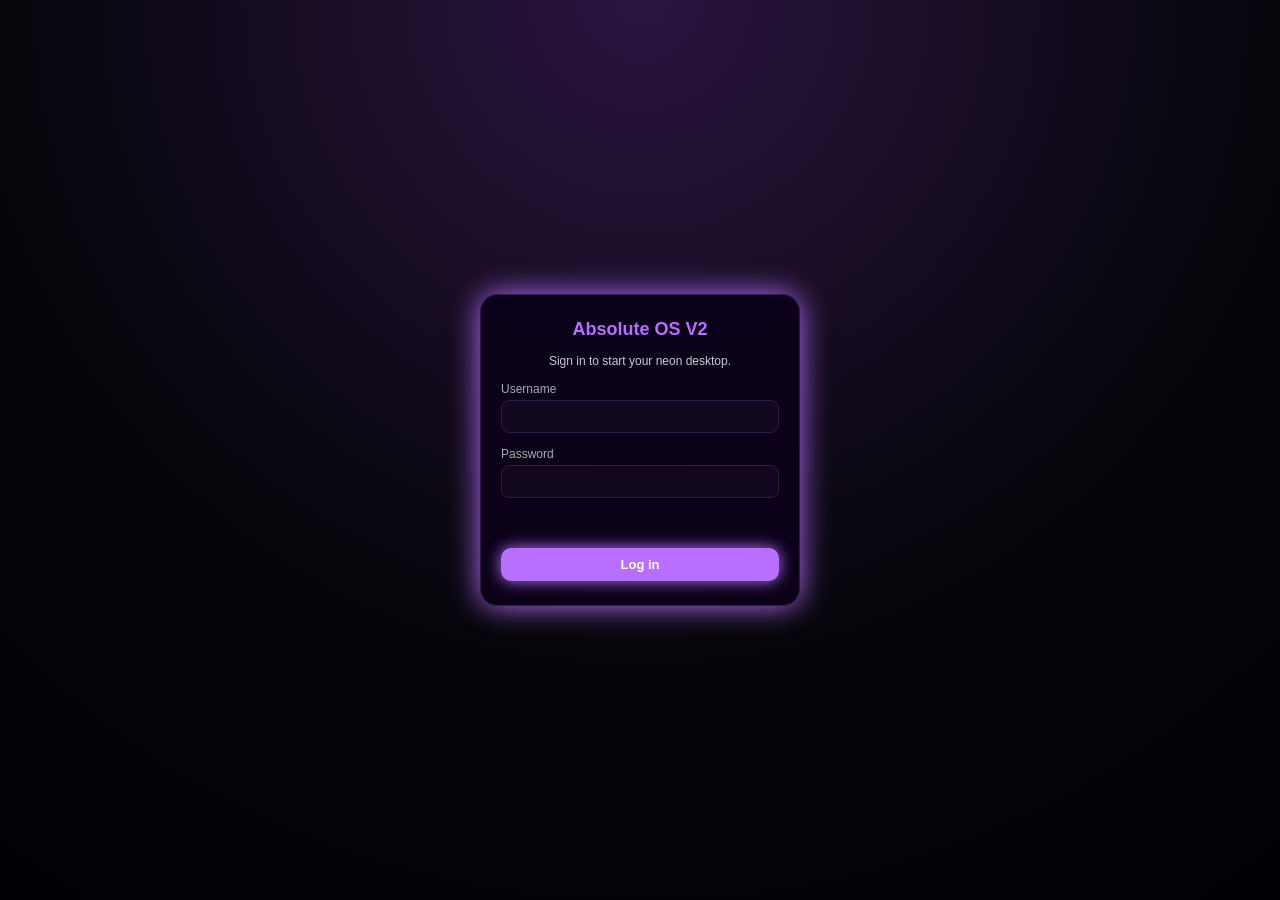
==== index.html @ 4ab75193 "Update index.html" ====
<!DOCTYPE html>
<html lang="en">
<head>
  <meta charset="UTF-8" />
  <meta name="viewport" content="width=device-width, initial-scale=1.0"/>
  <title>Absolute OS V2</title>
  <style>
    * { box-sizing: border-box; }
    body {
      margin: 0;
      font-family: 'Segoe UI', sans-serif;
      background: #050509;
      color: white;
      overflow: hidden;
    }

    :root {
      --accent: #b86eff;
      --accent-soft: #d29bff;
      --bg-main: #050509;
      --bg-radial: radial-gradient(circle at top, #2a1540 0, #090910 55%, #050509 100%);
    }

    body {
      background: var(--bg-main);
    }

    .particles {
      position: fixed;
      width: 100%;
      height: 100%;
      pointer-events: none;
      z-index: 0;
    }

    .hero {
      text-align: center;
      padding: 100px 20px 40px;
      z-index: 1;
      position: relative;
      margin-left: 120px;
    }
    .hero h1 {
      font-size: 48px;
      font-weight: bold;
      color: #b86eff;
      text-shadow: 0 0 10px #b86eff;
    }
    .hero p {
      font-size: 18px;
      color: #ccc;
      margin-top: 10px;
    }
    .buttons { margin-top: 30px; }
    .buttons button {
      background: #b86eff;
      border: none;
      color: white;
      padding: 12px 24px;
      margin: 10px;
      font-size: 16px;
      border-radius: 8px;
      cursor: pointer;
      box-shadow: 0 0 10px #b86eff;
      transition: transform 0.2s, box-shadow 0.2s;
    }
    .buttons button:hover {
      transform: scale(1.05);
      box-shadow: 0 0 16px #d29bff;
    }

    .notification {
      position: fixed;
      bottom: 20px;
      right: 20px;
      background: #11111a;
      color: white;
      padding: 12px 20px;
      border-radius: 8px;
      box-shadow: 0 0 10px #b86eff;
      z-index: 3;
      font-size: 13px;
    }

    /* LOGIN SCREEN */
    #login-screen {
      position: fixed;
      inset: 0;
      background: radial-gradient(circle at top, #2a1540 0, #050509 60%, #020005 100%);
      display: flex;
      align-items: center;
      justify-content: center;
      z-index: 2000;
    }
    .login-card {
      width: 320px;
      padding: 24px 20px;
      border-radius: 18px;
      background: rgba(10, 0, 25, 0.9);
      border: 1px solid #2f1b4a;
      box-shadow: 0 0 30px #b86eff;
      display: flex;
      flex-direction: column;
      gap: 14px;
    }
    .login-title {
      font-size: 18px;
      font-weight: 700;
      text-align: center;
      color: #b86eff;
    }
    .login-sub {
      font-size: 12px;
      text-align: center;
      color: #ccc;
    }
    .login-field {
      display: flex;
      flex-direction: column;
      gap: 4px;
      font-size: 12px;
    }
    .login-field label {
      color: #aaa;
    }
    .login-field input {
      padding: 8px 10px;
      border-radius: 8px;
      border: 1px solid #2f1b4a;
      background: #12091f;
      color: white;
      outline: none;
      font-size: 13px;
    }
    .login-btn {
      margin-top: 8px;
      padding: 9px 0;
      border-radius: 10px;
      border: none;
      background: #b86eff;
      color: #fff;
      font-weight: 600;
      cursor: pointer;
      box-shadow: 0 0 16px #b86eff;
      font-size: 13px;
    }
    .login-btn:hover {
      filter: brightness(1.1);
    }
    .login-error {
      font-size: 11px;
      color: #ff8ba7;
      min-height: 14px;
      text-align: center;
    }

    /* FIXED SIDEBAR (A2 – 120px) */
    .sidebar {
      position: fixed;
      top: 0;
      left: 0;
      width: 120px;
      height: 100%;
      background: var(--bg-radial);
      backdrop-filter: blur(14px);
      display: flex;
      flex-direction: column;
      align-items: center;
      padding-top: 18px;
      z-index: 1000;
      border-right: 1px solid #2b1b3f;
    }
    .icon {
      width: 70px;
      height: 70px;
      margin: 10px 0;
      background: rgba(10, 10, 18, 0.95);
      border-radius: 22px;
      display: flex;
      align-items: center;
      justify-content: center;
      cursor: pointer;
      transition: transform 0.2s, box-shadow 0.2s, background 0.2s;
      box-shadow: 0 0 8px #b86eff33;
      border: 1px solid #2f1b4a;
    }
    .icon:hover {
      transform: scale(1.12) translateY(-2px);
      box-shadow: 0 0 18px #b86eff;
      background: radial-gradient(circle at top, #3b1f63, #12091f);
    }
    .icon svg {
      width: 30px;
      height: 30px;
      fill: #d29bff;
    }

    .window {
      position: absolute;
      top: 120px;
      left: 150px;
      width: calc(100% - 180px);
      height: 70%;
      background: radial-gradient(circle at top left, #1b102b 0, #090812 55%, #050509 100%);
      border-radius: 16px;
      box-shadow: 0 0 24px #b86effaa;
      backdrop-filter: blur(14px);
      display: none;
      flex-direction: column;
      overflow: hidden;
      z-index: 999;
      border: 1px solid #2f1b4a;
    }
    .window-header {
      background: linear-gradient(90deg, #140b22, #1f102f);
      padding: 10px 14px;
      display: flex;
      justify-content: space-between;
      align-items: center;
      cursor: move;
      border-bottom: 1px solid #2f1b4a;
    }
    .window-header span {
      font-weight: 600;
      color: #e3c4ff;
      font-size: 14px;
      letter-spacing: 0.04em;
    }
    .close-btn {
      background: #b86eff;
      border: none;
      color: white;
      padding: 4px 12px;
      border-radius: 999px;
      cursor: pointer;
      font-size: 12px;
    }
    .window-body {
      flex: 1;
      display: flex;
      overflow: hidden;
    }
    .window iframe {
      flex: 1;
      border: none;
      width: 100%;
      height: 100%;
    }

    /* Cinema layout */
    .cinema-layout {
      display: flex;
      width: 100%;
      height: 100%;
      overflow: hidden;
    }
    .cinema-left {
      flex: 2.2;
      display: flex;
      flex-direction: column;
      padding: 16px;
      gap: 14px;
      overflow: hidden;
    }
    .cinema-right {
      flex: 1.3;
      padding: 16px;
      border-left: 1px solid #2b1b3f;
      overflow-y: auto;
      background: radial-gradient(circle at top, #12091f 0, #07050c 60%);
    }
    .player-container {
      background: #000;
      border-radius: 14px;
      overflow: hidden;
      box-shadow: 0 0 16px #b86eff55;
      flex-shrink: 0;
    }
    .player-container iframe {
      width: 100%;
      height: 340px;
    }
    .server-bar {
      display: flex;
      align-items: center;
      gap: 10px;
      margin-top: 10px;
      flex-wrap: wrap;
      font-size: 13px;
      color: #ccc;
    }
    .server-bar select {
      background: #12091f;
      color: white;
      border-radius: 999px;
      border: 1px solid #3a245a;
      padding: 6px 12px;
      outline: none;
      font-size: 13px;
    }
    .cinema-scroll {
      flex: 1;
      overflow-y: auto;
      margin-top: 8px;
      padding-right: 4px;
    }
    .section-title {
      font-size: 15px;
      font-weight: 600;
      margin: 10px 0 6px;
      color: #e3c4ff;
      letter-spacing: 0.04em;
      text-transform: uppercase;
    }

    /* Poster cards */
    .card-row {
      display: flex;
      gap: 12px;
      overflow-x: auto;
      padding-bottom: 8px;
    }
    .poster-card {
      min-width: 150px;
      max-width: 150px;
      cursor: pointer;
      transition: transform 0.2s, box-shadow 0.2s;
    }
    .poster-thumb {
      width: 100%;
      height: 220px;
      border-radius: 14px;
      background: linear-gradient(135deg, #2b1b3f, #12091f);
      box-shadow: 0 0 10px #000;
      overflow: hidden;
    }
    .poster-thumb img {
      width: 100%;
      height: 100%;
      object-fit: cover;
      display: block;
    }
    .poster-card:hover {
      transform: translateY(-6px) scale(1.03);
      box-shadow: 0 0 18px #b86effaa;
    }
    .poster-meta-title {
      font-size: 13px;
      font-weight: 500;
      margin-top: 6px;
      color: #f5e9ff;
    }
    .poster-meta-sub {
      font-size: 11px;
      color: #a8a0c0;
      margin-top: 2px;
    }

    .grid-list {
      display: grid;
      grid-template-columns: repeat(auto-fill, minmax(150px, 1fr));
      gap: 14px;
      margin-top: 6px;
    }
    .grid-poster-card {
      cursor: pointer;
      transition: transform 0.2s, box-shadow 0.2s;
    }
    .grid-poster-card:hover {
      transform: translateY(-6px) scale(1.02);
      box-shadow: 0 0 18px #b86effaa;
    }

    .tab-row {
      display: flex;
      gap: 8px;
      margin-top: 8px;
      margin-bottom: 4px;
    }
    .tab-btn {
      padding: 6px 14px;
      border-radius: 999px;
      border: 1px solid #3a245a;
      background: #12091f;
      color: #cbb4ff;
      font-size: 12px;
      cursor: pointer;
      transition: background 0.2s, color 0.2s, border-color 0.2s;
    }
    .tab-btn.active {
      background: #b86eff;
      color: #fff;
      border-color: #b86eff;
    }

    .load-more {
      text-align: center;
      padding: 10px 0 18px;
      font-size: 12px;
      color: #8f84b0;
    }

    .hero-info-title {
      font-size: 20px;
      font-weight: 600;
      margin-top: 4px;
      color: #f5e9ff;
    }
    .hero-info-meta {
      font-size: 12px;
      color: #b3a6d6;
      margin-top: 4px;
    }
    .hero-info-desc {
      font-size: 13px;
      color: #d0c6f0;
      margin-top: 10px;
      line-height: 1.5;
    }
    .chips-row {
      display: flex;
      gap: 8px;
      flex-wrap: wrap;
      margin-top: 8px;
    }
    .chip {
      background: #12091f;
      border-radius: 999px;
      padding: 4px 10px;
      font-size: 11px;
      color: #cbb4ff;
      border: 1px solid #3a245a;
    }

    /* Apps layout */
    .apps-body {
      display: flex;
      height: 100%;
    }
    .apps-sidebar {
      width: 230px;
      border-right: 1px solid #2b1b3f;
      padding: 16px;
      display: flex;
      flex-direction: column;
      gap: 10px;
      background: radial-gradient(circle at top, #1b102b 0, #07050c 60%);
    }
    .apps-group-title {
      font-size: 12px;
      text-transform: uppercase;
      letter-spacing: 0.08em;
      color: #9f8ad0;
      margin-top: 4px;
      margin-bottom: 4px;
    }
    .app-tile {
      background: #12091f;
      border-radius: 12px;
      padding: 9px 10px;
      cursor: pointer;
      transition: transform 0.2s, box-shadow 0.2s, background 0.2s;
      box-shadow: 0 0 8px #000;
      font-size: 12px;
      border: 1px solid #2f1b4a;
    }
    .app-tile:hover {
      transform: translateY(-3px);
      box-shadow: 0 0 16px #b86eff55;
      background: radial-gradient(circle at top, #3b1f63, #12091f);
    }
    .app-tile strong {
      color: #f5e9ff;
      font-size: 13px;
    }
    .apps-main {
      flex: 1;
      background: #050509;
      display: flex;
      flex-direction: column;
    }
    .apps-main iframe {
      flex: 1;
      border: none;
      width: 100%;
      height: 100%;
    }
    .apps-placeholder {
      flex: 1;
      display: flex;
      align-items: center;
      justify-content: center;
      color: #77729a;
      font-size: 14px;
      padding: 20px;
      text-align: center;
    }

    /* Proxy browser window */
    .proxy-browser {
      display: flex;
      flex-direction: column;
      width: 100%;
      height: 100%;
      background: rgba(10, 0, 20, 0.7);
      backdrop-filter: blur(12px);
    }
    .proxy-bar {
      display: flex;
      gap: 8px;
      padding: 10px 14px;
      background: rgba(20, 0, 40, 0.9);
      border-bottom: 1px solid #2f1b4a;
    }
    .proxy-bar input {
      flex: 1;
      padding: 8px 10px;
      border-radius: 8px;
      border: 1px solid #3a245a;
      background: #12091f;
      color: #e0b3ff;
      outline: none;
      font-size: 13px;
    }
    .proxy-bar button {
      padding: 8px 14px;
      border-radius: 8px;
      border: none;
      background: #b86eff;
      color: white;
      font-size: 13px;
      cursor: pointer;
      box-shadow: 0 0 10px #b86eff;
    }
    .proxy-bar button:hover {
      filter: brightness(1.1);
    }
    .proxy-iframe-wrapper {
      flex: 1;
      width: 100%;
      overflow: hidden;
    }
    .proxy-iframe-wrapper iframe {
      width: 100%;
      height: 100%;
      border: none;
      background: #050010;
    }

    /* Settings */
    .settings-body {
      padding: 16px;
      display: flex;
      flex-direction: column;
      gap: 12px;
      font-size: 13px;
    }
    .settings-row {
      display: flex;
      justify-content: space-between;
      align-items: center;
      gap: 10px;
    }
    .settings-row label {
      color: #cbb4ff;
    }
    .settings-row select {
      padding: 6px 10px;
      border-radius: 8px;
      border: 1px solid #3a245a;
      background: #12091f;
      color: #f5e9ff;
      font-size: 13px;
    }

    /* Profile */
    .profile-body {
      padding: 16px;
      display: flex;
      flex-direction: column;
      gap: 10px;
      font-size: 13px;
    }
    .profile-label {
      color: #a8a0c0;
      font-size: 12px;
    }
    .profile-value {
      color: #d29bff;
      font-weight: 600;
    }

    /* Assistant */
    .assistant-body {
      display: flex;
      flex-direction: column;
      height: 100%;
      gap: 8px;
      padding: 10px;
    }
    .assistant-log {
      flex: 1;
      border-radius: 10px;
      background: rgba(20, 0, 50, 0.7);
      padding: 10px;
      font-size: 13px;
      overflow-y: auto;
    }
    .assistant-input-row {
      display: flex;
      gap: 8px;
    }
    .assistant-input-row input {
      flex: 1;
      padding: 8px;
      border-radius: 8px;
      border: none;
      background: rgba(40, 0, 80, 0.8);
      color: #f5e9ff;
      outline: none;
      font-size: 13px;
    }
    .assistant-input-row button {
      padding: 8px 12px;
      border-radius: 8px;
      border: none;
      background: #b86eff;
      color: #fff;
      font-size: 13px;
      cursor: pointer;
    }

    /* Scrollbars */
    .cinema-scroll::-webkit-scrollbar,
    .cinema-right::-webkit-scrollbar {
      width: 6px;
    }
    .cinema-scroll::-webkit-scrollbar-thumb,
    .cinema-right::-webkit-scrollbar-thumb {
      background: #3a245a;
      border-radius: 3px;
    }
  </style>
</head>
<body>
  <!-- LOGIN -->
  <div id="login-screen">
    <div class="login-card">
      <div class="login-title">Absolute OS V2</div>
      <div class="login-sub">Sign in to start your neon desktop.</div>

      <div class="login-field">
        <label for="login-username">Username</label>
        <input id="login-username" type="text" autocomplete="off" />
      </div>
      <div class="login-field">
        <label for="login-password">Password</label>
        <input id="login-password" type="password" />
      </div>

      <div class="login-error" id="login-error"></div>

      <button class="login-btn" onclick="handleLogin()">Log in</button>
    </div>
  </div>

  <div class="particles"></div>

  <!-- SIDEBAR -->
  <div class="sidebar">
    <!-- Home -->
    <div class="icon" onclick="openWindow('home')">
      <svg viewBox="0 0 24 24"><path d="M10 20v-6h4v6h5v-8h3L12 3 2 12h3v8z"/></svg>
    </div>
    <!-- Absolute Cinema -->
    <div class="icon" onclick="openWindow('cinema')">
      <svg viewBox="0 0 24 24"><path d="M18 4l2 4h-3l-2-4h-4l2 4h-3l-2-4H6l2 4H5l-2-4H2v16h20V4z"/></svg>
    </div>
    <!-- Cine-Hub -->
    <div class="icon" onclick="openWindow('cinehub')">
      <svg viewBox="0 0 24 24"><path d="M3 5h18v4H3V5zm0 6h8v8H3v-8zm10 0h8v8h-8v-8z"/></svg>
    </div>
    <!-- Games -->
    <div class="icon" onclick="openWindow('games')">
      <svg viewBox="0 0 24 24"><path d="M17 6H7c-1.1 0-2 .9-2 2v8c0 1.1.9 2 2 2h10c1.1 0 2-.9 2-2V8c0-1.1-.9-2-2-2zm-6 5H9v2H7v-2H5v-2h2V7h2v2h2v2zm6 1c-.55 0-1-.45-1-1s.45-1 1-1 1 .45 1 1-.45 1-1 1z"/></svg>
    </div>
    <!-- Apps -->
    <div class="icon" onclick="openWindow('apps')">
      <svg viewBox="0 0 24 24"><path d="M3 3h8v8H3V3zm10 0h8v8h-8V3zM3 13h8v8H3v-8zm10 0h8v8h-8v-8z"/></svg>
    </div>
    <!-- Assistant -->
    <div class="icon" onclick="openWindow('assistant')">
      <svg viewBox="0 0 24 24"><path d="M12 2a10 10 0 0 0-10 10c0 5.5 4.5 10 10 10s10-4.5 10-10S17.5 2 12 2zm0 18c-4.4 0-8-3.6-8-8s3.6-8 8-8 8 3.6 8 8-3.6 8-8 8z"/><circle cx="12" cy="14" r="1.5"/><path d="M11 6h2v6h-2z"/></svg>
    </div>
    <!-- Proxy -->
    <div class="icon" onclick="openWindow('proxy')">
      <svg viewBox="0 0 24 24"><path d="M12 1L3 5v6c0 5.55 3.84 10.74 9 12 5.16-1.26 9-6.45 9-12V5l-9-4z"/></svg>
    </div>
    <!-- Settings -->
    <div class="icon" onclick="openWindow('settings')">
      <svg viewBox="0 0 24 24"><path d="M19.14 12.94c.04-.31.06-.63.06-.94s-.02-.63-.06-.94l2.03-1.58a.5.5 0 0 0 .11-.64l-1.92-3.32a.5.5 0 0 0-.61-.22l-2.39.96a7.007 7.007 0 0 0-1.63-.94l-.36-2.54A.5.5 0 0 0 14.5 2h-5a.5.5 0 0 0-.5.42l-.36 2.54c-.6.23-1.16.54-1.63.94l-2.39-.96a.5.5 0 0 0-.61.22L2.72 8.88a.5.5 0 0 0 .11.64l2.03 1.58c-.04.31-.06.63-.06.94s.02.63.06.94L2.83 14.94a.5.5 0 0 0-.11.64l1.92 3.32c.14.24.43.34.68.22l2.39-.96c.47.4 1.03.71 1.63.94l.36 2.54c.05.27.27.42.5.42h5c.23 0 .45-.15.5-.42l.36-2.54c.6-.23 1.16-.54 1.63-.94l2.39.96c.25.12.54.02.68-.22l1.92-3.32a.5.5 0 0 0-.11-.64l-2.03-1.58zM12 15.5c-1.93 0-3.5-1.57-3.5-3.5S10.07 8.5 12 8.5s3.5 1.57 3.5 3.5-1.57 3.5-3.5 3.5z"/></svg>
    </div>
    <!-- Profile -->
    <div class="icon" onclick="openWindow('profile')">
      <svg viewBox="0 0 24 24"><path d="M12 12c2.7 0 5-2.3 5-5s-2.3-5-5-5-5 2.3-5 5 2.3 5 5 5zm0 2c-3.3 0-10 1.7-10 5v3h20v-3c0-3.3-6.7-5-10-5z"/></svg>
    </div>
  </div>

  <!-- HERO -->
  <div class="hero" id="home-hero">
    <h1>Absolute OS is evolving.</h1>
    <p>The next generation of web systems, built for speed, style, and full control.</p>
    <div class="buttons">
      <button onclick="openWindow('games')">Start Playing</button>
      <button onclick="openWindow('cinema')">Enter the Cinema</button>
    </div>
  </div>

  <!-- Notification -->
  <div class="notification">
    System: Absolute OS V2 — Sidebar, Cinema, Apps and more are now live.
  </div>

  <!-- Games Window -->
  <div id="window-games" class="window">
    <div class="window-header" onmousedown="startDrag(event, this.parentElement)">
      <span>Games</span>
      <button class="close-btn" onclick="closeWindow('games')">Close</button>
    </div>
    <iframe src="https://www.onlinegames.io"></iframe>
  </div>

  <!-- Absolute Cinema -->
  <div id="window-cinema" class="window">
    <div class="window-header" onmousedown="startDrag(event, this.parentElement)">
      <span>Absolute Cinema</span>
      <button class="close-btn" onclick="closeWindow('cinema')">Close</button>
    </div>
    <div class="window-body">
      <div class="cinema-layout">
        <div class="cinema-left">
          <div class="player-container">
            <iframe id="cinema-player" src="" allowfullscreen></iframe>
          </div>
          <div class="server-bar">
            <span>Server:</span>
            <select id="server-select" onchange="changeServer()">
              <option value="vidsrc">VidSrc</option>
              <option value="autoembed">AutoEmbed</option>
              <option value="superembed">SuperEmbed</option>
              <option value="vidlink">VidLink</option>
              <option value="moviekex">MovieKex</option>
              <option value="vidsrccc">VidSrc CC</option>
              <option value="embedsu">EmbedSu</option>
            </select>
          </div>
          <div class="cinema-scroll" id="cinema-scroll">
            <div class="section-title">Trending</div>
            <div class="card-row" id="trending-row"></div>

            <div class="section-title">Library</div>
            <div class="tab-row">
              <button id="tab-movies" class="tab-btn active" onclick="setLibraryTab('movies')">Movies</button>
              <button id="tab-series" class="tab-btn" onclick="setLibraryTab('series')">Series</button>
            </div>
            <div class="grid-list" id="library-grid"></div>
            <div class="load-more" id="load-more-label">Scroll to load more…</div>
          </div>
        </div>
        <div class="cinema-right">
          <div class="hero-info-title" id="info-title">Select a title</div>
          <div class="hero-info-meta" id="info-meta">Movie / Series info will appear here.</div>
          <div class="hero-info-desc" id="info-desc">
            Choose something from Trending or Library to start streaming.
          </div>
          <div class="chips-row" id="info-chips"></div>
        </div>
      </div>
    </div>
  </div>

  <!-- Cine-Hub Window -->
  <div id="window-cinehub" class="window">
    <div class="window-header" onmousedown="startDrag(event, this.parentElement)">
      <span>Cine-Hub</span>
      <button class="close-btn" onclick="closeWindow('cinehub')">Close</button>
    </div>
    <iframe src="https://cine-hub-blocked.netlify.app"></iframe>
  </div>

  <!-- Apps Window -->
  <div id="window-apps" class="window">
    <div class="window-header" onmousedown="startDrag(event, this.parentElement)">
      <span>Apps</span>
      <button class="close-btn" onclick="closeWindow('apps')">Close</button>
    </div>
    <div class="window-body">
      <div class="apps-body">
        <div class="apps-sidebar">
          <div class="apps-group-title">Cloud Gaming</div>
          <div class="app-tile" onclick="loadApp('geforce')"><strong>GeForce NOW</strong><br/>NVIDIA cloud gaming</div>
          <div class="app-tile" onclick="loadApp('xbox')"><strong>Xbox Cloud</strong><br/>Xbox Game Pass</div>

          <div class="apps-group-title">Games & Social</div>
          <div class="app-tile" onclick="loadApp('roblox')"><strong>Roblox</strong><br/>Play & create</div>
          <div class="app-tile" onclick="loadApp('tiktok')"><strong>TikTok</strong><br/>Short videos</div>
          <div class="app-tile" onclick="loadApp('instagram')"><strong>Instagram</strong><br/>Photos & reels</div>
          <div class="app-tile" onclick="loadApp('twitter')"><strong>X (Twitter)</strong><br/>Social feed</div>
          <div class="app-tile" onclick="loadApp('reddit')"><strong>Reddit</strong><br/>Communities</div>

          <div class="apps-group-title">Media</div>
          <div class="app-tile" onclick="loadApp('youtube')"><strong>YouTube</strong><br/>Videos</div>
          <div class="app-tile" onclick="loadApp('spotify')"><strong>Spotify</strong><br/>Music</div>
          <div class="app-tile" onclick="loadApp('twitch')"><strong>Twitch</strong><br/>Live streams</div>
        </div>
        <div class="apps-main">
          <div id="apps-iframe-container" class="apps-placeholder">
            Select an app on the left to launch it here.
          </div>
        </div>
      </div>
    </div>
  </div>

  <!-- Proxy / Browser Window -->
  <div id="window-proxy" class="window">
    <div class="window-header" onmousedown="startDrag(event, this.parentElement)">
      <span>Cyber Browser</span>
      <button class="close-btn" onclick="closeWindow('proxy')">Close</button>
    </div>
    <div class="proxy-browser">
      <form class="proxy-bar" onsubmit="return handleProxySubmit(event)">
        <input id="proxy-url-input" type="text" placeholder="Enter URL or search apps (roblox, tiktok, youtube...)" autocomplete="off" />
        <button type="submit">Go</button>
      </form>
      <div class="proxy-iframe-wrapper">
        <iframe id="proxy-browser-iframe" allow="fullscreen; autoplay; clipboard-read; clipboard-write;"></iframe>
      </div>
    </div>
  </div>

  <!-- Settings Window -->
  <div id="window-settings" class="window">
    <div class="window-header" onmousedown="startDrag(event, this.parentElement)">
      <span>Settings</span>
      <button class="close-btn" onclick="closeWindow('settings')">Close</button>
    </div>
    <div class="window-body">
      <div class="settings-body">
        <div class="settings-row">
          <label for="theme-select">Accent theme</label>
          <select id="theme-select" onchange="changeTheme(this.value)">
            <option value="purple">Neon Purple</option>
            <option value="blue">Cyber Blue</option>
            <option value="green">Matrix Green</option>
            <option value="red">Crimson</option>
          </select>
        </div>
        <div class="settings-row">
          <label for="bg-select">Background style</label>
          <select id="bg-select" onchange="changeBackground(this.value)">
            <option value="radial">Radial Glow</option>
            <option value="linear">Linear Gradient</option>
            <option value="solid">Solid Dark</option>
          </select>
        </div>
      </div>
    </div>
  </div>

  <!-- Profile Window -->
  <div id="window-profile" class="window">
    <div class="window-header" onmousedown="startDrag(event, this.parentElement)">
      <span>Profile</span>
      <button class="close-btn" onclick="closeWindow('profile')">Close</button>
    </div>
    <div class="window-body">
      <div class="profile-body">
        <div>
          <div class="profile-label">Username</div>
          <div class="profile-value" id="profile-username">—</div>
        </div>
        <div>
          <div class="profile-label">Login time</div>
          <div class="profile-value" id="profile-login-time">—</div>
        </div>
        <div>
          <div class="profile-label">Time on site</div>
          <div class="profile-value" id="profile-session-duration">0s</div>
        </div>
        <div>
          <div class="profile-label">Sites opened in browser</div>
          <div class="profile-value" id="profile-sites-opened">0</div>
        </div>
      </div>
    </div>
  </div>

  <!-- Assistant Window -->
  <div id="window-assistant" class="window">
    <div class="window-header" onmousedown="startDrag(event, this.parentElement)">
      <span>Assistant</span>
      <button class="close-btn" onclick="closeWindow('assistant')">Close</button>
    </div>
    <div class="window-body">
      <div class="assistant-body">
        <div id="assistant-log" class="assistant-log">
          <div>Welcome to Absolute OS Assistant. This is a local log — you can wire it to anything later.</div>
        </div>
        <div class="assistant-input-row">
          <input id="assistant-input" type="text" placeholder="Type something..." />
          <button onclick="sendAssistant()">Send</button>
        </div>
      </div>
    </div>
  </div>

  <script>
    /* ---------- LOGIN & PROFILE ---------- */
    let sessionStart = null;
    let sessionTimer = null;
    let sitesOpened = 0;
    let currentUser = "";

    function handleLogin() {
      const userInput = document.getElementById("login-username");
      const passInput = document.getElementById("login-password");
      const errorEl = document.getElementById("login-error");

      const username = userInput.value.trim();
      const password = passInput.value.trim();

      if (!username || !password) {
        errorEl.textContent = "Enter both username and password.";
        return;
      }

      errorEl.textContent = "";

      currentUser = username;
      sessionStart = new Date();
      sitesOpened = 0;

      // remember user
      localStorage.setItem("absoluteOSUser", username);

      document.getElementById("profile-username").textContent = currentUser;
      document.getElementById("profile-login-time").textContent = sessionStart.toLocaleTimeString();
      document.getElementById("profile-sites-opened").textContent = "0";

      if (sessionTimer) clearInterval(sessionTimer);
      sessionTimer = setInterval(updateSessionDuration, 1000);

      document.getElementById("login-screen").style.display = "none";
    }

    function autoLoginIfRemembered() {
      const savedUser = localStorage.getItem("absoluteOSUser");
      if (!savedUser) return;
      currentUser = savedUser;
      sessionStart = new Date();
      sitesOpened = 0;

      document.getElementById("profile-username").textContent = currentUser;
      document.getElementById("profile-login-time").textContent = sessionStart.toLocaleTimeString();
      document.getElementById("profile-sites-opened").textContent = "0";

      if (sessionTimer) clearInterval(sessionTimer);
      sessionTimer = setInterval(updateSessionDuration, 1000);

      document.getElementById("login-screen").style.display = "none";
    }

    function updateSessionDuration() {
      if (!sessionStart) return;
      const now = new Date();
      const diffMs = now - sessionStart;
      const totalSec = Math.floor(diffMs / 1000);
      const h = Math.floor(totalSec / 3600);
      const m = Math.floor((totalSec % 3600) / 60);
      const s = totalSec % 60;
      const formatted =
        (h > 0 ? h + "h " : "") +
        (m > 0 ? m + "m " : "") +
        s + "s";
      document.getElementById("profile-session-duration").textContent = formatted;
    }

    /* ---------- WINDOW LOGIC ---------- */
    function openWindow(name) {
      document.querySelectorAll('.window').forEach(w => w.style.display = 'none');
      const win = document.getElementById('window-' + name);
      if (win) {
        win.style.display = 'flex';
        if (name === 'cinema') initCinemaOnce();
      }
    }
    function closeWindow(name) {
      const win = document.getElementById('window-' + name);
      if (win) win.style.display = 'none';
    }

    /* ---------- DRAGGING WINDOWS ---------- */
    let dragData = null;
    function startDrag(e, win) {
      const rect = win.getBoundingClientRect();
      dragData = {
        win,
        offsetX: e.clientX - rect.left,
        offsetY: e.clientY - rect.top
      };
      document.addEventListener('mousemove', onDragMove);
      document.addEventListener('mouseup', stopDrag);
    }
    function onDragMove(e) {
      if (!dragData) return;
      dragData.win.style.left = (e.clientX - dragData.offsetX) + 'px';
      dragData.win.style.top = (e.clientY - dragData.offsetY) + 'px';
    }
    function stopDrag() {
      document.removeEventListener('mousemove', onDragMove);
      document.removeEventListener('mouseup', stopDrag);
      dragData = null;
    }

    /* ---------- CINEMA LOGIC ---------- */
    const servers = {
      vidsrc: {
        label: 'VidSrc',
        movie: id => `https://vidsrc.to/embed/movie/${id}`,
        tv: id => `https://vidsrc.to/embed/tv/${id}`
      },
      autoembed: {
        label: 'AutoEmbed',
        movie: id => `https://autoembed.to/movie/tmdb/${id}`,
        tv: id => `https://autoembed.to/tv/tmdb/${id}`
      },
      superembed: {
        label: 'SuperEmbed',
        movie: id => `https://multiembed.mov/?video_id=${id}&tmdb=1`,
        tv: id => `https://multiembed.mov/?video_id=${id}&tmdb=1&type=tv`
      },
      vidlink: {
        label: 'VidLink',
        movie: id => `https://vidlink.org/embed/movie/${id}`,
        tv: id => `https://vidlink.org/embed/tv/${id}`
      },
      moviekex: {
        label: 'MovieKex',
        movie: id => `https://moviekex.com/embed/movie/${id}`,
        tv: id => `https://moviekex.com/embed/tv/${id}`
      },
      vidsrccc: {
        label: 'VidSrc CC',
        movie: id => `https://vidsrc.cc/v2/embed/movie/${id}`,
        tv: id => `https://vidsrc.cc/v2/embed/tv/${id}`
      },
      embedsu: {
        label: 'EmbedSu',
        movie: id => `https://embedsu.com/embed/movie/${id}`,
        tv: id => `https://embedsu.com/embed/tv/${id}`
      }
    };

    const TMDB_BASE = "https://image.tmdb.org/t/p/w300";

    // Example minimal data so it doesn't break if your real arrays aren't loaded yet
    const allMovies = [
      { id: 27205, t: "Inception", g: "Sci-Fi, Action", d: "2010", posterPath: "/edv5CZvWj09upOsy2Y6IwDhK8bt.jpg" },
      { id: 245891, t: "John Wick", g: "Action, Thriller", d: "2014", posterPath: "/fZPSd91yGE9fCcCe6OoQr6E3Bev.jpg" },
      { id: 335984, t: "Blade Runner 2049", g: "Sci-Fi, Drama", d: "2017", posterPath: "/gajva2L0rPYkEWjzgFlBXCAVBE5.jpg" },
      { id: 603, t: "The Matrix", g: "Sci-Fi, Action", d: "1999", posterPath: "/f89U3ADr1oiB1s9GkdPOEpXUk5H.jpg" }
    ];
    const allSeries = [
      { id: 1399, t: "Game of Thrones", g: "Fantasy, Drama", d: "2011", posterPath: "/u3bZgnGQ9T01sWNhyveQz0wH0Hl.jpg" },
      { id: 66732, t: "Stranger Things", g: "Sci-Fi, Horror", d: "2016", posterPath: "/x2LSRK2Cm7MZhjluni1msVJ3wDF.jpg" }
    ];

    let cinemaInitialized = false;
    let currentItem = null;
    let currentType = 'movie';
    let libraryTab = 'movies';
    let moviesLoaded = 0;
    let seriesLoaded = 0;
    const PAGE_SIZE = 24;

    function initCinemaOnce() {
      if (cinemaInitialized) return;
      cinemaInitialized = true;
      buildTrending();
      buildLibraryInitial();
      const scrollEl = document.getElementById('cinema-scroll');
      scrollEl.addEventListener('scroll', onLibraryScroll);
    }

    function createPosterThumb(item) {
      const div = document.createElement('div');
      div.className = 'poster-thumb';
      if (item.posterPath) {
        const img = document.createElement('img');
        img.src = TMDB_BASE + item.posterPath;
        img.alt = item.t;
        div.appendChild(img);
      }
      return div;
    }

    function buildTrending() {
      const row = document.getElementById('trending-row');
      row.innerHTML = '';
      const trendingItems = allMovies.slice(0, 12);
      trendingItems.forEach(item => {
        const card = document.createElement('div');
        card.className = 'poster-card';
        card.onclick = () => playItem(item, 'movie');
        const thumb = createPosterThumb(item);
        const title = document.createElement('div');
        title.className = 'poster-meta-title';
        title.innerText = item.t;
        const sub = document.createElement('div');
        sub.className = 'poster-meta-sub';
        sub.innerText = item.g;
        card.appendChild(thumb);
        card.appendChild(title);
        card.appendChild(sub);
        row.appendChild(card);
      });
    }

    function buildLibraryInitial() {
      moviesLoaded = 0;
      seriesLoaded = 0;
      document.getElementById('library-grid').innerHTML = '';
      loadMoreLibrary();
    }

    function onLibraryScroll(e) {
      const el = e.target;
      if (el.scrollTop + el.clientHeight >= el.scrollHeight - 80) {
        loadMoreLibrary();
      }
    }

    function setLibraryTab(tab) {
      libraryTab = tab;
      document.getElementById('tab-movies').classList.toggle('active', tab === 'movies');
      document.getElementById('tab-series').classList.toggle('active', tab === 'series');
      buildLibraryInitial();
    }

    function loadMoreLibrary() {
      const grid = document.getElementById('library-grid');
      let source, loaded, setLoaded;
      if (libraryTab === 'movies') {
        source = allMovies;
        loaded = moviesLoaded;
        setLoaded = v => moviesLoaded = v;
      } else {
        source = allSeries;
        loaded = seriesLoaded;
        setLoaded = v => seriesLoaded = v;
      }

      if (loaded >= source.length) {
        document.getElementById('load-more-label').innerText = 'All titles loaded.';
        return;
      }

      const next = source.slice(loaded, loaded + PAGE_SIZE);
      next.forEach(item => {
        const card = document.createElement('div');
        card.className = 'grid-poster-card';
        card.onclick = () => playItem(item, libraryTab === 'movies' ? 'movie' : 'tv');
        const thumb = createPosterThumb(item);
        const title = document.createElement('div');
        title.className = 'poster-meta-title';
        title.innerText = item.t;
        const sub = document.createElement('div');
        sub.className = 'poster-meta-sub';
        sub.innerText = item.g;
        card.appendChild(thumb);
        card.appendChild(title);
        card.appendChild(sub);
        grid.appendChild(card);
      });

      setLoaded(loaded + next.length);
      if (loaded + next.length >= source.length) {
        document.getElementById('load-more-label').innerText = 'All titles loaded.';
      } else {
        document.getElementById('load-more-label').innerText = 'Scroll to load more…';
      }
    }

    function playItem(item, type) {
      currentItem = item;
      currentType = type;
      const serverKey = document.getElementById('server-select').value;
      const server = servers[serverKey] || servers.vidsrc;
      const url = type === 'movie' ? server.movie(item.id) : server.tv(item.id);
      document.getElementById('cinema-player').src = url;

      document.getElementById('info-title').innerText = item.t;
      document.getElementById('info-meta').innerText = `${type === 'movie' ? 'Movie' : 'Series'} • ${item.g} • ${item.d}`;
      document.getElementById('info-desc').innerText =
        'Streaming via ' + server.label + ' using TMDB ID ' + item.id + '.';
      const chips = document.getElementById('info-chips');
      chips.innerHTML = '';
      item.g.split(',').map(s => s.trim()).forEach(g => {
        const chip = document.createElement('div');
        chip.className = 'chip';
        chip.innerText = g;
        chips.appendChild(chip);
      });
      const idChip = document.createElement('div');
      idChip.className = 'chip';
      idChip.innerText = 'TMDB: ' + item.id;
      chips.appendChild(idChip);
    }

    function changeServer() {
      if (!currentItem) return;
      playItem(currentItem, currentType);
    }

    /* ---------- REAL BROWSER (REPLACES UV) ---------- */
    const BROWSER_BASE = "https://chrome.browserless.io/?url=";

    function buildProxyTarget(raw) {
      const value = raw.trim();
      if (!value) return null;

      const looksLikeUrl =
        value.startsWith("http://") ||
        value.startsWith("https://") ||
        value.includes(".");

      if (looksLikeUrl) {
        const url = value.startsWith("http") ? value : "https://" + value;
        return url;
      }

      const query = encodeURIComponent(value);
      return "https://www.google.com/search?q=" + query;
    }

    function browserUrl(target) {
      return BROWSER_BASE + encodeURIComponent(target);
    }

    function handleProxySubmit(event) {
      event.preventDefault();
      const input = document.getElementById("proxy-url-input");
      const iframe = document.getElementById("proxy-browser-iframe");
      if (!input || !iframe) return false;

      const target = buildProxyTarget(input.value);
      if (!target) return false;

      iframe.src = browserUrl(target);

      // track sites opened
      sitesOpened += 1;
      document.getElementById("profile-sites-opened").textContent = String(sitesOpened);

      return false;
    }

    /* ---------- APPS LOGIC (NOW USING REAL BROWSER ENGINE) ---------- */
    function loadApp(app) {
      let target = "";
      switch (app) {
        case 'roblox':
          target = "https://www.roblox.com";
          break;
        case 'geforce':
          target = "https://play.geforcenow.com";
          break;
        case 'xbox':
          target = "https://www.xbox.com/play";
          break;
        case 'tiktok':
          target = "https://www.tiktok.com";
          break;
        case 'instagram':
          target = "https://www.instagram.com";
          break;
        case 'twitter':
          target = "https://x.com";
          break;
        case 'reddit':
          target = "https://www.reddit.com";
          break;
        case 'youtube':
          target = "https://www.youtube.com";
          break;
        case 'spotify':
          target = "https://open.spotify.com";
          break;
        case 'twitch':
          target = "https://www.twitch.tv";
          break;
      }

      const container = document.getElementById('apps-iframe-container');
      if (!container) return;

      if (!container.querySelector('iframe')) {
        container.innerHTML = '';
        const iframe = document.createElement('iframe');
        iframe.style.width = '100%';
        iframe.style.height = '100%';
        iframe.style.border = 'none';
        container.appendChild(iframe);
      }

      const iframe = container.querySelector('iframe');
      iframe.src = browserUrl(target);

      // track sites opened
      sitesOpened += 1;
      document.getElementById("profile-sites-opened").textContent = String(sitesOpened);
    }

    /* ---------- SETTINGS (THEME + BACKGROUND) ---------- */
    function changeTheme(theme) {
      const root = document.documentElement;
      if (theme === "purple") {
        root.style.setProperty("--accent", "#b86eff");
        root.style.setProperty("--accent-soft", "#d29bff");
      } else if (theme === "blue") {
        root.style.setProperty("--accent", "#0077ff");
        root.style.setProperty("--accent-soft", "#66b3ff");
      } else if (theme === "green") {
        root.style.setProperty("--accent", "#00c853");
        root.style.setProperty("--accent-soft", "#69f0ae");
      } else if (theme === "red") {
        root.style.setProperty("--accent", "#ff1744");
        root.style.setProperty("--accent-soft", "#ff8a80");
      }
    }

    function changeBackground(style) {
      const root = document.documentElement;
      if (style === "radial") {
        root.style.setProperty("--bg-main", "#050509");
        root.style.setProperty(
          "--bg-radial",
          "radial-gradient(circle at top, #2a1540 0, #090910 55%, #050509 100%)"
        );
      } else if (style === "linear") {
        root.style.setProperty("--bg-main", "linear-gradient(135deg, #050509, #1b102b, #050509)");
      } else if (style === "solid") {
        root.style.setProperty("--bg-main", "#050509");
      }
      document.body.style.background = getComputedStyle(root).getPropertyValue("--bg-main");
    }

    /* ---------- ASSISTANT MOCK ---------- */
    function sendAssistant() {
      const input = document.getElementById("assistant-input");
      const log = document.getElementById("assistant-log");
      if (!input || !log) return;
      const text = input.value.trim();
      if (!text) return;
      const div = document.createElement("div");
      div.textContent = "> " + text;
      log.appendChild(div);
      log.scrollTop = log.scrollHeight;
      input.value = "";
    }

    /* ---------- PARTICLES ---------- */
    const canvas = document.createElement('canvas');
    canvas.width = window.innerWidth;
    canvas.height = window.innerHeight;
    document.querySelector('.particles').appendChild(canvas);
    const ctx = canvas.getContext('2d');
    const particlesArr = Array.from({ length: 100 }, () => ({
      x: Math.random() * canvas.width,
      y: Math.random() * canvas.height,
      r: Math.random() * 2 + 1,
      d: Math.random() * 1 + 0.5
    }));

    function drawParticles() {
      ctx.clearRect(0, 0, canvas.width, canvas.height);
      ctx.fillStyle = '#b86eff';
      particlesArr.forEach(p => {
        ctx.beginPath();
        ctx.arc(p.x, p.y, p.r, 0, Math.PI * 2);
        ctx.fill();
        p.y += p.d;
        if (p.y > canvas.height) {
          p.y = 0;
          p.x = Math.random() * canvas.width;
        }
      });
      requestAnimationFrame(drawParticles);
    }

    drawParticles();
    window.addEventListener('resize', () => {
      canvas.width = window.innerWidth;
      canvas.height = window.innerHeight;
    });

    /* ---------- INIT ---------- */
    window.addEventListener("load", () => {
      autoLoginIfRemembered();
    });
  </script>
</body>
</html>
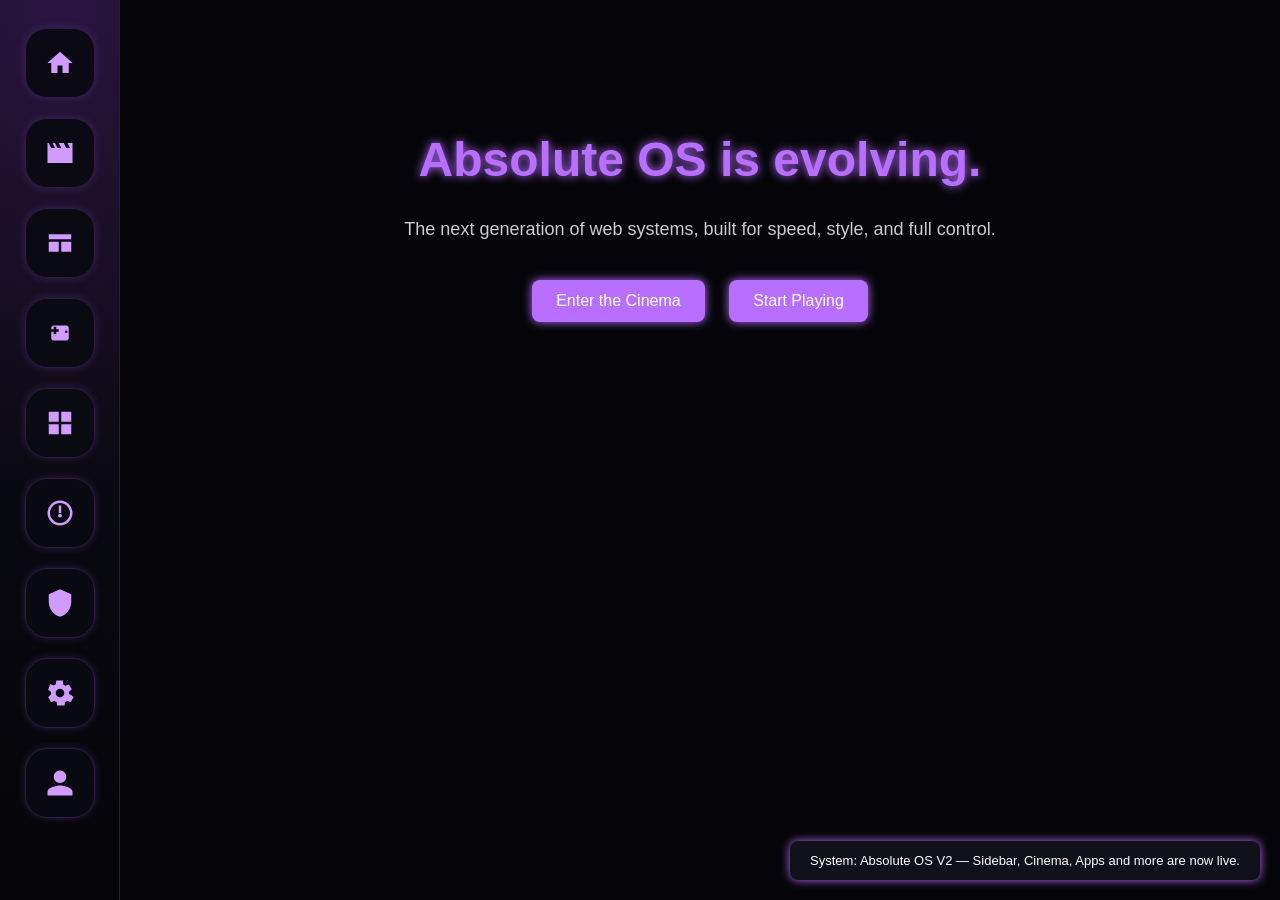
==== commit 849c32d6: "Update index.html" ====
--- a/index.html
+++ b/index.html
@@ -14,17 +14,6 @@
       overflow: hidden;
     }
 
-    :root {
-      --accent: #b86eff;
-      --accent-soft: #d29bff;
-      --bg-main: #050509;
-      --bg-radial: radial-gradient(circle at top, #2a1540 0, #090910 55%, #050509 100%);
-    }
-
-    body {
-      background: var(--bg-main);
-    }
-
     .particles {
       position: fixed;
       width: 100%;
@@ -82,78 +71,6 @@
       font-size: 13px;
     }
 
-    /* LOGIN SCREEN */
-    #login-screen {
-      position: fixed;
-      inset: 0;
-      background: radial-gradient(circle at top, #2a1540 0, #050509 60%, #020005 100%);
-      display: flex;
-      align-items: center;
-      justify-content: center;
-      z-index: 2000;
-    }
-    .login-card {
-      width: 320px;
-      padding: 24px 20px;
-      border-radius: 18px;
-      background: rgba(10, 0, 25, 0.9);
-      border: 1px solid #2f1b4a;
-      box-shadow: 0 0 30px #b86eff;
-      display: flex;
-      flex-direction: column;
-      gap: 14px;
-    }
-    .login-title {
-      font-size: 18px;
-      font-weight: 700;
-      text-align: center;
-      color: #b86eff;
-    }
-    .login-sub {
-      font-size: 12px;
-      text-align: center;
-      color: #ccc;
-    }
-    .login-field {
-      display: flex;
-      flex-direction: column;
-      gap: 4px;
-      font-size: 12px;
-    }
-    .login-field label {
-      color: #aaa;
-    }
-    .login-field input {
-      padding: 8px 10px;
-      border-radius: 8px;
-      border: 1px solid #2f1b4a;
-      background: #12091f;
-      color: white;
-      outline: none;
-      font-size: 13px;
-    }
-    .login-btn {
-      margin-top: 8px;
-      padding: 9px 0;
-      border-radius: 10px;
-      border: none;
-      background: #b86eff;
-      color: #fff;
-      font-weight: 600;
-      cursor: pointer;
-      box-shadow: 0 0 16px #b86eff;
-      font-size: 13px;
-    }
-    .login-btn:hover {
-      filter: brightness(1.1);
-    }
-    .login-error {
-      font-size: 11px;
-      color: #ff8ba7;
-      min-height: 14px;
-      text-align: center;
-    }
-
     /* FIXED SIDEBAR (A2 – 120px) */
     .sidebar {
       position: fixed;
@@ -161,7 +78,7 @@
       left: 0;
       width: 120px;
       height: 100%;
-      background: var(--bg-radial);
+      background: radial-gradient(circle at top, #2a1540 0, #090910 55%, #050509 100%);
       backdrop-filter: blur(14px);
       display: flex;
       flex-direction: column;
@@ -496,140 +413,6 @@
       text-align: center;
     }
 
-    /* Proxy browser window */
-    .proxy-browser {
-      display: flex;
-      flex-direction: column;
-      width: 100%;
-      height: 100%;
-      background: rgba(10, 0, 20, 0.7);
-      backdrop-filter: blur(12px);
-    }
-    .proxy-bar {
-      display: flex;
-      gap: 8px;
-      padding: 10px 14px;
-      background: rgba(20, 0, 40, 0.9);
-      border-bottom: 1px solid #2f1b4a;
-    }
-    .proxy-bar input {
-      flex: 1;
-      padding: 8px 10px;
-      border-radius: 8px;
-      border: 1px solid #3a245a;
-      background: #12091f;
-      color: #e0b3ff;
-      outline: none;
-      font-size: 13px;
-    }
-    .proxy-bar button {
-      padding: 8px 14px;
-      border-radius: 8px;
-      border: none;
-      background: #b86eff;
-      color: white;
-      font-size: 13px;
-      cursor: pointer;
-      box-shadow: 0 0 10px #b86eff;
-    }
-    .proxy-bar button:hover {
-      filter: brightness(1.1);
-    }
-    .proxy-iframe-wrapper {
-      flex: 1;
-      width: 100%;
-      overflow: hidden;
-    }
-    .proxy-iframe-wrapper iframe {
-      width: 100%;
-      height: 100%;
-      border: none;
-      background: #050010;
-    }
-
-    /* Settings */
-    .settings-body {
-      padding: 16px;
-      display: flex;
-      flex-direction: column;
-      gap: 12px;
-      font-size: 13px;
-    }
-    .settings-row {
-      display: flex;
-      justify-content: space-between;
-      align-items: center;
-      gap: 10px;
-    }
-    .settings-row label {
-      color: #cbb4ff;
-    }
-    .settings-row select {
-      padding: 6px 10px;
-      border-radius: 8px;
-      border: 1px solid #3a245a;
-      background: #12091f;
-      color: #f5e9ff;
-      font-size: 13px;
-    }
-
-    /* Profile */
-    .profile-body {
-      padding: 16px;
-      display: flex;
-      flex-direction: column;
-      gap: 10px;
-      font-size: 13px;
-    }
-    .profile-label {
-      color: #a8a0c0;
-      font-size: 12px;
-    }
-    .profile-value {
-      color: #d29bff;
-      font-weight: 600;
-    }
-
-    /* Assistant */
-    .assistant-body {
-      display: flex;
-      flex-direction: column;
-      height: 100%;
-      gap: 8px;
-      padding: 10px;
-    }
-    .assistant-log {
-      flex: 1;
-      border-radius: 10px;
-      background: rgba(20, 0, 50, 0.7);
-      padding: 10px;
-      font-size: 13px;
-      overflow-y: auto;
-    }
-    .assistant-input-row {
-      display: flex;
-      gap: 8px;
-    }
-    .assistant-input-row input {
-      flex: 1;
-      padding: 8px;
-      border-radius: 8px;
-      border: none;
-      background: rgba(40, 0, 80, 0.8);
-      color: #f5e9ff;
-      outline: none;
-      font-size: 13px;
-    }
-    .assistant-input-row button {
-      padding: 8px 12px;
-      border-radius: 8px;
-      border: none;
-      background: #b86eff;
-      color: #fff;
-      font-size: 13px;
-      cursor: pointer;
-    }
-
     /* Scrollbars */
     .cinema-scroll::-webkit-scrollbar,
     .cinema-right::-webkit-scrollbar {
@@ -640,30 +423,81 @@
       background: #3a245a;
       border-radius: 3px;
     }
+
+    /* ---------- MOBILE CINEMA OVERLAY ---------- */
+    .mobile-cinema-window {
+      position: fixed;
+      top: 0;
+      left: 0;
+      width: 100%;
+      height: 100%;
+      border-radius: 0;
+      border: none;
+      box-shadow: none;
+      z-index: 2000;
+      background: radial-gradient(circle at top, #12091f 0, #050509 70%);
+      display: none;
+      flex-direction: column;
+    }
+
+    .mobile-cinema-tabs {
+      display: none;
+      padding: 10px 14px;
+      border-bottom: 1px solid #2f1b4a;
+      background: linear-gradient(90deg, #140b22, #1f102f);
+      gap: 8px;
+      justify-content: center;
+    }
+    .mobile-cinema-tab-btn {
+      padding: 6px 14px;
+      border-radius: 999px;
+      border: 1px solid #3a245a;
+      background: #12091f;
+      color: #cbb4ff;
+      font-size: 12px;
+      cursor: pointer;
+      transition: background 0.2s, color 0.2s, border-color 0.2s;
+    }
+    .mobile-cinema-tab-btn.active {
+      background: #b86eff;
+      color: #fff;
+      border-color: #b86eff;
+    }
+    .mobile-cinema-body {
+      flex: 1;
+      display: flex;
+      flex-direction: column;
+      overflow: hidden;
+    }
+    .mobile-cinema-body iframe {
+      flex: 1;
+      border: none;
+      width: 100%;
+      height: 100%;
+    }
+
+    /* ---------- HERO BUTTON SWITCH (DESKTOP vs MOBILE) ---------- */
+    #enter-cinema-btn { display: inline-block; }
+    #mobile-cinema-btn { display: none; }
+
+    @media (max-width: 768px) {
+      body {
+        overflow: hidden;
+      }
+      .hero {
+        margin-left: 0;
+        padding-top: 80px;
+      }
+      #enter-cinema-btn { display: none; }
+      #mobile-cinema-btn { display: inline-block; }
+
+      .mobile-cinema-tabs {
+        display: flex;
+      }
+    }
   </style>
 </head>
 <body>
-  <!-- LOGIN -->
-  <div id="login-screen">
-    <div class="login-card">
-      <div class="login-title">Absolute OS V2</div>
-      <div class="login-sub">Sign in to start your neon desktop.</div>
-
-      <div class="login-field">
-        <label for="login-username">Username</label>
-        <input id="login-username" type="text" autocomplete="off" />
-      </div>
-      <div class="login-field">
-        <label for="login-password">Password</label>
-        <input id="login-password" type="password" />
-      </div>
-
-      <div class="login-error" id="login-error"></div>
-
-      <button class="login-btn" onclick="handleLogin()">Log in</button>
-    </div>
-  </div>
-
   <div class="particles"></div>
 
   <!-- SIDEBAR -->
@@ -711,8 +545,9 @@
     <h1>Absolute OS is evolving.</h1>
     <p>The next generation of web systems, built for speed, style, and full control.</p>
     <div class="buttons">
+      <button id="enter-cinema-btn" onclick="openWindow('cinema')">Enter the Cinema</button>
+      <button id="mobile-cinema-btn" onclick="openWindow('mobilecinema')">Mobile Cinema</button>
       <button onclick="openWindow('games')">Start Playing</button>
-      <button onclick="openWindow('cinema')">Enter the Cinema</button>
     </div>
   </div>
 
@@ -754,24 +589,24 @@
               <option value="embedsu">EmbedSu</option>
             </select>
           </div>
-          <div class="cinema-scroll" id="cinema-scroll">
+          <div id="cinema-scroll" class="cinema-scroll">
             <div class="section-title">Trending</div>
-            <div class="card-row" id="trending-row"></div>
+            <div id="trending-row" class="card-row"></div>
 
             <div class="section-title">Library</div>
             <div class="tab-row">
               <button id="tab-movies" class="tab-btn active" onclick="setLibraryTab('movies')">Movies</button>
               <button id="tab-series" class="tab-btn" onclick="setLibraryTab('series')">Series</button>
             </div>
-            <div class="grid-list" id="library-grid"></div>
-            <div class="load-more" id="load-more-label">Scroll to load more…</div>
+            <div id="library-grid" class="grid-list"></div>
+            <div id="load-more-label" class="load-more">Scroll to load more…</div>
           </div>
         </div>
         <div class="cinema-right">
           <div class="hero-info-title" id="info-title">Select a title</div>
-          <div class="hero-info-meta" id="info-meta">Movie / Series info will appear here.</div>
+          <div class="hero-info-meta" id="info-meta">Movie • Genre • Year</div>
           <div class="hero-info-desc" id="info-desc">
-            Choose something from Trending or Library to start streaming.
+            Choose a movie or series from the library to start streaming.
           </div>
           <div class="chips-row" id="info-chips"></div>
         </div>
@@ -779,62 +614,529 @@
     </div>
   </div>
 
-  <!-- Cine-Hub Window -->
-  <div id="window-cinehub" class="window">
-    <div class="window-header" onmousedown="startDrag(event, this.parentElement)">
-      <span>Cine-Hub</span>
-      <button class="close-btn" onclick="closeWindow('cinehub')">Close</button>
-    </div>
-    <iframe src="https://cine-hub-blocked.netlify.app"></iframe>
+  <!-- Mobile Cinema (Full-screen overlay, covers sidebar on mobile) -->
+  <div id="window-mobilecinema" class="mobile-cinema-window">
+    <div class="mobile-cinema-tabs">
+      <button class="mobile-cinema-tab-btn active" id="mobile-tab-trending" onclick="mobileCinemaShowTrending()">Trending</button>
+      <button class="mobile-cinema-tab-btn" id="mobile-tab-movies" onclick="mobileCinemaShowMovies()">Movies</button>
+      <button class="mobile-cinema-tab-btn" id="mobile-tab-series" onclick="mobileCinemaShowSeries()">Series</button>
+      <button class="mobile-cinema-tab-btn" onclick="closeWindow('mobilecinema')">Close</button>
+    </div>
+    <div class="mobile-cinema-body">
+      <!-- Default: Cine-Hub for mobile -->
+      <iframe id="mobile-cinema-iframe" src="https://cine-hub-blocked.netlify.app" allowfullscreen></iframe>
+    </div>
   </div>
 
+  <!-- Other windows (apps, proxy, assistant, settings, profile, cinehub, etc.) go here -->
+
+  <!-- Part 2 & 3: scripts will be added after this -->
+  <script>
+    // JS will be provided in Part 2 / Part 3
+  </script>
+</body>
+  <script>
+/* ============================================================
+   WINDOW SYSTEM
+============================================================ */
+function openWindow(name) {
+  // Close all windows
+  document.querySelectorAll('.window, .mobile-cinema-window').forEach(w => {
+    w.style.display = 'none';
+  });
+
+  const win = document.getElementById('window-' + name);
+  if (win) {
+    win.style.display = 'flex';
+
+    // Initialize cinema only once
+    if (name === 'cinema') initCinemaOnce();
+
+    // Mobile Cinema overlay (full screen)
+    if (name === 'mobilecinema') {
+      document.body.style.overflow = 'hidden';
+    }
+  }
+}
+
+function closeWindow(name) {
+  const win = document.getElementById('window-' + name);
+  if (win) win.style.display = 'none';
+
+  if (name === 'mobilecinema') {
+    document.body.style.overflow = 'auto';
+  }
+}
+
+/* ============================================================
+   DRAGGING WINDOWS (DESKTOP ONLY)
+============================================================ */
+let dragData = null;
+
+function startDrag(e, win) {
+  if (window.innerWidth <= 768) return; // disable dragging on mobile
+
+  const rect = win.getBoundingClientRect();
+  dragData = {
+    win,
+    offsetX: e.clientX - rect.left,
+    offsetY: e.clientY - rect.top
+  };
+
+  document.addEventListener('mousemove', onDragMove);
+  document.addEventListener('mouseup', stopDrag);
+}
+
+function onDragMove(e) {
+  if (!dragData) return;
+  dragData.win.style.left = (e.clientX - dragData.offsetX) + 'px';
+  dragData.win.style.top = (e.clientY - dragData.offsetY) + 'px';
+}
+
+function stopDrag() {
+  document.removeEventListener('mousemove', onDragMove);
+  document.removeEventListener('mouseup', stopDrag);
+  dragData = null;
+}
+
+/* ============================================================
+   WEBVIEW BROWSER ENGINE (REPL WEBVIEW)
+============================================================ */
+const BROWSER_BASE = "https://webview.unblockproject.repl.co/?url=";
+
+function browserUrl(target) {
+  return BROWSER_BASE + encodeURIComponent(target);
+}
+
+function buildProxyTarget(raw) {
+  const value = raw.trim();
+  if (!value) return null;
+
+  const looksLikeUrl =
+    value.startsWith("http://") ||
+    value.startsWith("https://") ||
+    value.includes(".");
+
+  if (looksLikeUrl) {
+    const url = value.startsWith("http") ? value : "https://" + value;
+    return url;
+  }
+
+  const query = encodeURIComponent(value);
+  return "https://www.google.com/search?q=" + query;
+}
+
+function handleProxySubmit(event) {
+  event.preventDefault();
+  const input = document.getElementById("proxy-url-input");
+  const iframe = document.getElementById("proxy-browser-iframe");
+  if (!input || !iframe) return false;
+
+  const target = buildProxyTarget(input.value);
+  if (!target) return false;
+
+  iframe.src = browserUrl(target);
+  return false;
+}
+
+/* ============================================================
+   APPS LOADER (USING WEBVIEW)
+============================================================ */
+function loadApp(app) {
+  let target = "";
+
+  switch (app) {
+    case 'roblox': target = "https://www.roblox.com"; break;
+    case 'geforce': target = "https://play.geforcenow.com"; break;
+    case 'xbox': target = "https://www.xbox.com/play"; break;
+    case 'tiktok': target = "https://www.tiktok.com"; break;
+    case 'instagram': target = "https://www.instagram.com"; break;
+    case 'twitter': target = "https://x.com"; break;
+    case 'reddit': target = "https://www.reddit.com"; break;
+    case 'youtube': target = "https://www.youtube.com"; break;
+    case 'spotify': target = "https://open.spotify.com"; break;
+    case 'twitch': target = "https://www.twitch.tv"; break;
+  }
+
+  const container = document.getElementById('apps-iframe-container');
+  if (!container) return;
+
+  if (!container.querySelector('iframe')) {
+    container.innerHTML = '';
+    const iframe = document.createElement('iframe');
+    iframe.style.width = '100%';
+    iframe.style.height = '100%';
+    iframe.style.border = 'none';
+    container.appendChild(iframe);
+  }
+
+  const iframe = container.querySelector('iframe');
+  iframe.src = browserUrl(target);
+}
+
+/* ============================================================
+   CINEMA LOGIC (TRENDING / MOVIES / SERIES)
+============================================================ */
+const TMDB_BASE = "https://image.tmdb.org/t/p/w300";
+
+// TEMP SAMPLE DATA (replace with your real arrays)
+const allMovies = [
+  { id: 27205, t: "Inception", g: "Sci-Fi, Action", d: "2010", posterPath: "/edv5CZvWj09upOsy2Y6IwDhK8bt.jpg" },
+  { id: 603, t: "The Matrix", g: "Sci-Fi, Action", d: "1999", posterPath: "/f89U3ADr1oiB1s9GkdPOEpXUk5H.jpg" }
+];
+
+const allSeries = [
+  { id: 1399, t: "Game of Thrones", g: "Fantasy, Drama", d: "2011", posterPath: "/u3bZgnGQ9T01sWNhyveQz0wH0Hl.jpg" }
+];
+
+let cinemaInitialized = false;
+let currentItem = null;
+let currentType = 'movie';
+let libraryTab = 'movies';
+let moviesLoaded = 0;
+let seriesLoaded = 0;
+const PAGE_SIZE = 24;
+
+function initCinemaOnce() {
+  if (cinemaInitialized) return;
+  cinemaInitialized = true;
+
+  buildTrending();
+  buildLibraryInitial();
+
+  const scrollEl = document.getElementById('cinema-scroll');
+  scrollEl.addEventListener('scroll', onLibraryScroll);
+}
+
+function createPosterThumb(item) {
+  const div = document.createElement('div');
+  div.className = 'poster-thumb';
+
+  if (item.posterPath) {
+    const img = document.createElement('img');
+    img.src = TMDB_BASE + item.posterPath;
+    img.alt = item.t;
+    div.appendChild(img);
+  }
+
+  return div;
+}
+
+function buildTrending() {
+  const row = document.getElementById('trending-row');
+  row.innerHTML = '';
+
+  const trendingItems = allMovies.slice(0, 12);
+  trendingItems.forEach(item => {
+    const card = document.createElement('div');
+    card.className = 'poster-card';
+    card.onclick = () => playItem(item, 'movie');
+
+    const thumb = createPosterThumb(item);
+    const title = document.createElement('div');
+    title.className = 'poster-meta-title';
+    title.innerText = item.t;
+
+    const sub = document.createElement('div');
+    sub.className = 'poster-meta-sub';
+    sub.innerText = item.g;
+
+    card.appendChild(thumb);
+    card.appendChild(title);
+    card.appendChild(sub);
+    row.appendChild(card);
+  });
+}
+
+function buildLibraryInitial() {
+  moviesLoaded = 0;
+  seriesLoaded = 0;
+  document.getElementById('library-grid').innerHTML = '';
+  loadMoreLibrary();
+}
+
+function onLibraryScroll(e) {
+  const el = e.target;
+  if (el.scrollTop + el.clientHeight >= el.scrollHeight - 80) {
+    loadMoreLibrary();
+  }
+}
+
+function setLibraryTab(tab) {
+  libraryTab = tab;
+
+  document.getElementById('tab-movies').classList.toggle('active', tab === 'movies');
+  document.getElementById('tab-series').classList.toggle('active', tab === 'series');
+
+  buildLibraryInitial();
+}
+
+function loadMoreLibrary() {
+  const grid = document.getElementById('library-grid');
+  let source, loaded, setLoaded;
+
+  if (libraryTab === 'movies') {
+    source = allMovies;
+    loaded = moviesLoaded;
+    setLoaded = v => moviesLoaded = v;
+  } else {
+    source = allSeries;
+    loaded = seriesLoaded;
+    setLoaded = v => seriesLoaded = v;
+  }
+
+  if (loaded >= source.length) {
+    document.getElementById('load-more-label').innerText = 'All titles loaded.';
+    return;
+  }
+
+  const next = source.slice(loaded, loaded + PAGE_SIZE);
+  next.forEach(item => {
+    const card = document.createElement('div');
+    card.className = 'grid-poster-card';
+    card.onclick = () => playItem(item, libraryTab === 'movies' ? 'movie' : 'tv');
+
+    const thumb = createPosterThumb(item);
+    const title = document.createElement('div');
+    title.className = 'poster-meta-title';
+    title.innerText = item.t;
+
+    const sub = document.createElement('div');
+    sub.className = 'poster-meta-sub';
+    sub.innerText = item.g;
+
+    card.appendChild(thumb);
+    card.appendChild(title);
+    card.appendChild(sub);
+    grid.appendChild(card);
+  });
+
+  setLoaded(loaded + next.length);
+
+  if (loaded + next.length >= source.length) {
+    document.getElementById('load-more-label').innerText = 'All titles loaded.';
+  } else {
+    document.getElementById('load-more-label').innerText = 'Scroll to load more…';
+  }
+}
+
+function playItem(item, type) {
+  currentItem = item;
+  currentType = type;
+
+  const serverKey = document.getElementById('server-select').value;
+  const server = servers[serverKey] || servers.vidsrc;
+
+  const url = type === 'movie'
+    ? server.movie(item.id)
+    : server.tv(item.id);
+
+  document.getElementById('cinema-player').src = url;
+
+  document.getElementById('info-title').innerText = item.t;
+  document.getElementById('info-meta').innerText =
+    `${type === 'movie' ? 'Movie' : 'Series'} • ${item.g} • ${item.d}`;
+  document.getElementById('info-desc').innerText =
+    'Streaming via ' + server.label + ' using TMDB ID ' + item.id + '.';
+
+  const chips = document.getElementById('info-chips');
+  chips.innerHTML = '';
+
+  item.g.split(',').map(s => s.trim()).forEach(g => {
+    const chip = document.createElement('div');
+    chip.className = 'chip';
+    chip.innerText = g;
+    chips.appendChild(chip);
+  });
+
+  const idChip = document.createElement('div');
+  idChip.className = 'chip';
+  idChip.innerText = 'TMDB: ' + item.id;
+  chips.appendChild(idChip);
+}
+
+function changeServer() {
+  if (!currentItem) return;
+  playItem(currentItem, currentType);
+}
+
+/* ============================================================
+   MOBILE CINEMA LOGIC
+============================================================ */
+function mobileCinemaShowTrending() {
+  document.getElementById('mobile-cinema-iframe').src =
+    "https://cine-hub-blocked.netlify.app";
+
+  setMobileTabActive('trending');
+}
+
+function mobileCinemaShowMovies() {
+  document.getElementById('mobile-cinema-iframe').src =
+    browserUrl("https://cine-hub-blocked.netlify.app/movies");
+
+  setMobileTabActive('movies');
+}
+
+function mobileCinemaShowSeries() {
+  document.getElementById('mobile-cinema-iframe').src =
+    browserUrl("https://cine-hub-blocked.netlify.app/series");
+
+  setMobileTabActive('series');
+}
+
+function setMobileTabActive(tab) {
+  document.getElementById('mobile-tab-trending').classList.remove('active');
+  document.getElementById('mobile-tab-movies').classList.remove('active');
+  document.getElementById('mobile-tab-series').classList.remove('active');
+
+  document.getElementById('mobile-tab-' + tab).classList.add('active');
+}
+
+/* ============================================================
+   PARTICLES (BACKGROUND)
+============================================================ */
+const canvas = document.createElement('canvas');
+canvas.width = window.innerWidth;
+canvas.height = window.innerHeight;
+document.querySelector('.particles').appendChild(canvas);
+
+const ctx = canvas.getContext('2d');
+const particlesArr = Array.from({ length: 100 }, () => ({
+  x: Math.random() * canvas.width,
+  y: Math.random() * canvas.height,
+  r: Math.random() * 2 + 1,
+  d: Math.random() * 1 + 0.5
+}));
+
+function drawParticles() {
+  ctx.clearRect(0, 0, canvas.width, canvas.height);
+  ctx.fillStyle = '#b86eff';
+
+  particlesArr.forEach(p => {
+    ctx.beginPath();
+    ctx.arc(p.x, p.y, p.r, 0, Math.PI * 2);
+    ctx.fill();
+
+    p.y += p.d;
+    if (p.y > canvas.height) {
+      p.y = 0;
+      p.x = Math.random() * canvas.width;
+    }
+  });
+
+  requestAnimationFrame(drawParticles);
+}
+
+drawParticles();
+
+window.addEventListener('resize', () => {
+  canvas.width = window.innerWidth;
+  canvas.height = window.innerHeight;
+});
   <!-- Apps Window -->
   <div id="window-apps" class="window">
     <div class="window-header" onmousedown="startDrag(event, this.parentElement)">
       <span>Apps</span>
       <button class="close-btn" onclick="closeWindow('apps')">Close</button>
     </div>
-    <div class="window-body">
-      <div class="apps-body">
-        <div class="apps-sidebar">
-          <div class="apps-group-title">Cloud Gaming</div>
-          <div class="app-tile" onclick="loadApp('geforce')"><strong>GeForce NOW</strong><br/>NVIDIA cloud gaming</div>
-          <div class="app-tile" onclick="loadApp('xbox')"><strong>Xbox Cloud</strong><br/>Xbox Game Pass</div>
-
-          <div class="apps-group-title">Games & Social</div>
-          <div class="app-tile" onclick="loadApp('roblox')"><strong>Roblox</strong><br/>Play & create</div>
-          <div class="app-tile" onclick="loadApp('tiktok')"><strong>TikTok</strong><br/>Short videos</div>
-          <div class="app-tile" onclick="loadApp('instagram')"><strong>Instagram</strong><br/>Photos & reels</div>
-          <div class="app-tile" onclick="loadApp('twitter')"><strong>X (Twitter)</strong><br/>Social feed</div>
-          <div class="app-tile" onclick="loadApp('reddit')"><strong>Reddit</strong><br/>Communities</div>
-
-          <div class="apps-group-title">Media</div>
-          <div class="app-tile" onclick="loadApp('youtube')"><strong>YouTube</strong><br/>Videos</div>
-          <div class="app-tile" onclick="loadApp('spotify')"><strong>Spotify</strong><br/>Music</div>
-          <div class="app-tile" onclick="loadApp('twitch')"><strong>Twitch</strong><br/>Live streams</div>
-        </div>
-        <div class="apps-main">
-          <div id="apps-iframe-container" class="apps-placeholder">
-            Select an app on the left to launch it here.
-          </div>
+    <div class="window-body apps-body">
+      <div class="apps-sidebar">
+        <div class="apps-group-title">Cloud Gaming</div>
+        <div class="app-tile" onclick="loadApp('geforce')">
+          <strong>GeForce NOW</strong><br/>Play PC games in the cloud.
+        </div>
+        <div class="app-tile" onclick="loadApp('xbox')">
+          <strong>Xbox Cloud</strong><br/>Play anywhere.
+        </div>
+
+        <div class="apps-group-title">Social</div>
+        <div class="app-tile" onclick="loadApp('tiktok')">
+          <strong>TikTok</strong><br/>Short‑form videos.
+        </div>
+        <div class="app-tile" onclick="loadApp('instagram')">
+          <strong>Instagram</strong><br/>Photos & reels.
+        </div>
+        <div class="app-tile" onclick="loadApp('twitter')">
+          <strong>X (Twitter)</strong><br/>Live conversations.
+        </div>
+        <div class="app-tile" onclick="loadApp('reddit')">
+          <strong>Reddit</strong><br/>Communities & threads.
+        </div>
+
+        <div class="apps-group-title">Media</div>
+        <div class="app-tile" onclick="loadApp('youtube')">
+          <strong>YouTube</strong><br/>Videos & streams.
+        </div>
+        <div class="app-tile" onclick="loadApp('spotify')">
+          <strong>Spotify</strong><br/>Music & podcasts.
+        </div>
+        <div class="app-tile" onclick="loadApp('twitch')">
+          <strong>Twitch</strong><br/>Live gaming.
+        </div>
+
+        <div class="apps-group-title">Games</div>
+        <div class="app-tile" onclick="loadApp('roblox')">
+          <strong>Roblox</strong><br/>User‑generated worlds.
         </div>
       </div>
+      <div class="apps-main">
+        <div class="apps-placeholder">
+          Select an app on the left to launch it inside Absolute OS.
+        </div>
+        <div id="apps-iframe-container" style="flex:1; display:flex; flex-direction:column;"></div>
+      </div>
     </div>
   </div>
 
-  <!-- Proxy / Browser Window -->
+  <!-- Proxy Window -->
   <div id="window-proxy" class="window">
     <div class="window-header" onmousedown="startDrag(event, this.parentElement)">
-      <span>Cyber Browser</span>
+      <span>Proxy Browser</span>
       <button class="close-btn" onclick="closeWindow('proxy')">Close</button>
     </div>
-    <div class="proxy-browser">
-      <form class="proxy-bar" onsubmit="return handleProxySubmit(event)">
-        <input id="proxy-url-input" type="text" placeholder="Enter URL or search apps (roblox, tiktok, youtube...)" autocomplete="off" />
-        <button type="submit">Go</button>
+    <div class="window-body" style="flex-direction:column;">
+      <form onsubmit="handleProxySubmit(event)" style="padding:10px; display:flex; gap:8px;">
+        <input
+          id="proxy-url-input"
+          type="text"
+          placeholder="Enter URL or search…"
+          style="flex:1; padding:8px 10px; border-radius:8px; border:1px solid #3a245a; background:#12091f; color:#f5e9ff; outline:none; font-size:13px;"
+        />
+        <button
+          type="submit"
+          style="padding:8px 14px; border-radius:8px; border:none; background:#b86eff; color:#fff; font-size:13px; cursor:pointer;"
+        >
+          Go
+        </button>
       </form>
-      <div class="proxy-iframe-wrapper">
-        <iframe id="proxy-browser-iframe" allow="fullscreen; autoplay; clipboard-read; clipboard-write;"></iframe>
+      <div style="flex:1; border-top:1px solid #2b1b3f;">
+        <iframe id="proxy-browser-iframe"></iframe>
+      </div>
+    </div>
+  </div>
+
+  <!-- Cine-Hub Window (desktop) -->
+  <div id="window-cinehub" class="window">
+    <div class="window-header" onmousedown="startDrag(event, this.parentElement)">
+      <span>Cine‑Hub</span>
+      <button class="close-btn" onclick="closeWindow('cinehub')">Close</button>
+    </div>
+    <iframe src="https://cine-hub-blocked.netlify.app" allowfullscreen></iframe>
+  </div>
+
+  <!-- Assistant Window -->
+  <div id="window-assistant" class="window">
+    <div class="window-header" onmousedown="startDrag(event, this.parentElement)">
+      <span>Assistant</span>
+      <button class="close-btn" onclick="closeWindow('assistant')">Close</button>
+    </div>
+    <div class="window-body" style="flex-direction:column; padding:16px; gap:10px;">
+      <div style="font-size:14px; color:#e3c4ff; font-weight:600;">
+        Absolute Assistant
+      </div>
+      <div style="font-size:13px; color:#cbb4ff; line-height:1.5;">
+        This is a placeholder panel for your future integrated assistant UI.
+        You can wire this to any backend or chat API later.
       </div>
     </div>
   </div>
@@ -845,25 +1147,13 @@
       <span>Settings</span>
       <button class="close-btn" onclick="closeWindow('settings')">Close</button>
     </div>
-    <div class="window-body">
-      <div class="settings-body">
-        <div class="settings-row">
-          <label for="theme-select">Accent theme</label>
-          <select id="theme-select" onchange="changeTheme(this.value)">
-            <option value="purple">Neon Purple</option>
-            <option value="blue">Cyber Blue</option>
-            <option value="green">Matrix Green</option>
-            <option value="red">Crimson</option>
-          </select>
-        </div>
-        <div class="settings-row">
-          <label for="bg-select">Background style</label>
-          <select id="bg-select" onchange="changeBackground(this.value)">
-            <option value="radial">Radial Glow</option>
-            <option value="linear">Linear Gradient</option>
-            <option value="solid">Solid Dark</option>
-          </select>
-        </div>
+    <div class="window-body" style="flex-direction:column; padding:16px; gap:16px; overflow:auto;">
+      <div style="font-size:16px; font-weight:600; color:#f5e9ff;">Appearance</div>
+      <div style="font-size:13px; color:#cbb4ff;">(Placeholder) Theme, background, and accent controls can go here.</div>
+
+      <div style="font-size:16px; font-weight:600; color:#f5e9ff;">System</div>
+      <div style="font-size:13px; color:#cbb4ff;">
+        You can later add toggles for animations, performance mode, and more.
       </div>
     </div>
   </div>
@@ -874,542 +1164,13 @@
       <span>Profile</span>
       <button class="close-btn" onclick="closeWindow('profile')">Close</button>
     </div>
-    <div class="window-body">
-      <div class="profile-body">
-        <div>
-          <div class="profile-label">Username</div>
-          <div class="profile-value" id="profile-username">—</div>
-        </div>
-        <div>
-          <div class="profile-label">Login time</div>
-          <div class="profile-value" id="profile-login-time">—</div>
-        </div>
-        <div>
-          <div class="profile-label">Time on site</div>
-          <div class="profile-value" id="profile-session-duration">0s</div>
-        </div>
-        <div>
-          <div class="profile-label">Sites opened in browser</div>
-          <div class="profile-value" id="profile-sites-opened">0</div>
-        </div>
+    <div class="window-body" style="flex-direction:column; padding:16px; gap:12px; overflow:auto;">
+      <div style="font-size:18px; font-weight:600; color:#f5e9ff;">User Profile</div>
+      <div style="font-size:13px; color:#cbb4ff;">
+        This is a simple placeholder profile panel. You can wire this to login/session data later.
       </div>
     </div>
   </div>
-
-  <!-- Assistant Window -->
-  <div id="window-assistant" class="window">
-    <div class="window-header" onmousedown="startDrag(event, this.parentElement)">
-      <span>Assistant</span>
-      <button class="close-btn" onclick="closeWindow('assistant')">Close</button>
-    </div>
-    <div class="window-body">
-      <div class="assistant-body">
-        <div id="assistant-log" class="assistant-log">
-          <div>Welcome to Absolute OS Assistant. This is a local log — you can wire it to anything later.</div>
-        </div>
-        <div class="assistant-input-row">
-          <input id="assistant-input" type="text" placeholder="Type something..." />
-          <button onclick="sendAssistant()">Send</button>
-        </div>
-      </div>
-    </div>
-  </div>
-
-  <script>
-    /* ---------- LOGIN & PROFILE ---------- */
-    let sessionStart = null;
-    let sessionTimer = null;
-    let sitesOpened = 0;
-    let currentUser = "";
-
-    function handleLogin() {
-      const userInput = document.getElementById("login-username");
-      const passInput = document.getElementById("login-password");
-      const errorEl = document.getElementById("login-error");
-
-      const username = userInput.value.trim();
-      const password = passInput.value.trim();
-
-      if (!username || !password) {
-        errorEl.textContent = "Enter both username and password.";
-        return;
-      }
-
-      errorEl.textContent = "";
-
-      currentUser = username;
-      sessionStart = new Date();
-      sitesOpened = 0;
-
-      // remember user
-      localStorage.setItem("absoluteOSUser", username);
-
-      document.getElementById("profile-username").textContent = currentUser;
-      document.getElementById("profile-login-time").textContent = sessionStart.toLocaleTimeString();
-      document.getElementById("profile-sites-opened").textContent = "0";
-
-      if (sessionTimer) clearInterval(sessionTimer);
-      sessionTimer = setInterval(updateSessionDuration, 1000);
-
-      document.getElementById("login-screen").style.display = "none";
-    }
-
-    function autoLoginIfRemembered() {
-      const savedUser = localStorage.getItem("absoluteOSUser");
-      if (!savedUser) return;
-      currentUser = savedUser;
-      sessionStart = new Date();
-      sitesOpened = 0;
-
-      document.getElementById("profile-username").textContent = currentUser;
-      document.getElementById("profile-login-time").textContent = sessionStart.toLocaleTimeString();
-      document.getElementById("profile-sites-opened").textContent = "0";
-
-      if (sessionTimer) clearInterval(sessionTimer);
-      sessionTimer = setInterval(updateSessionDuration, 1000);
-
-      document.getElementById("login-screen").style.display = "none";
-    }
-
-    function updateSessionDuration() {
-      if (!sessionStart) return;
-      const now = new Date();
-      const diffMs = now - sessionStart;
-      const totalSec = Math.floor(diffMs / 1000);
-      const h = Math.floor(totalSec / 3600);
-      const m = Math.floor((totalSec % 3600) / 60);
-      const s = totalSec % 60;
-      const formatted =
-        (h > 0 ? h + "h " : "") +
-        (m > 0 ? m + "m " : "") +
-        s + "s";
-      document.getElementById("profile-session-duration").textContent = formatted;
-    }
-
-    /* ---------- WINDOW LOGIC ---------- */
-    function openWindow(name) {
-      document.querySelectorAll('.window').forEach(w => w.style.display = 'none');
-      const win = document.getElementById('window-' + name);
-      if (win) {
-        win.style.display = 'flex';
-        if (name === 'cinema') initCinemaOnce();
-      }
-    }
-    function closeWindow(name) {
-      const win = document.getElementById('window-' + name);
-      if (win) win.style.display = 'none';
-    }
-
-    /* ---------- DRAGGING WINDOWS ---------- */
-    let dragData = null;
-    function startDrag(e, win) {
-      const rect = win.getBoundingClientRect();
-      dragData = {
-        win,
-        offsetX: e.clientX - rect.left,
-        offsetY: e.clientY - rect.top
-      };
-      document.addEventListener('mousemove', onDragMove);
-      document.addEventListener('mouseup', stopDrag);
-    }
-    function onDragMove(e) {
-      if (!dragData) return;
-      dragData.win.style.left = (e.clientX - dragData.offsetX) + 'px';
-      dragData.win.style.top = (e.clientY - dragData.offsetY) + 'px';
-    }
-    function stopDrag() {
-      document.removeEventListener('mousemove', onDragMove);
-      document.removeEventListener('mouseup', stopDrag);
-      dragData = null;
-    }
-
-    /* ---------- CINEMA LOGIC ---------- */
-    const servers = {
-      vidsrc: {
-        label: 'VidSrc',
-        movie: id => `https://vidsrc.to/embed/movie/${id}`,
-        tv: id => `https://vidsrc.to/embed/tv/${id}`
-      },
-      autoembed: {
-        label: 'AutoEmbed',
-        movie: id => `https://autoembed.to/movie/tmdb/${id}`,
-        tv: id => `https://autoembed.to/tv/tmdb/${id}`
-      },
-      superembed: {
-        label: 'SuperEmbed',
-        movie: id => `https://multiembed.mov/?video_id=${id}&tmdb=1`,
-        tv: id => `https://multiembed.mov/?video_id=${id}&tmdb=1&type=tv`
-      },
-      vidlink: {
-        label: 'VidLink',
-        movie: id => `https://vidlink.org/embed/movie/${id}`,
-        tv: id => `https://vidlink.org/embed/tv/${id}`
-      },
-      moviekex: {
-        label: 'MovieKex',
-        movie: id => `https://moviekex.com/embed/movie/${id}`,
-        tv: id => `https://moviekex.com/embed/tv/${id}`
-      },
-      vidsrccc: {
-        label: 'VidSrc CC',
-        movie: id => `https://vidsrc.cc/v2/embed/movie/${id}`,
-        tv: id => `https://vidsrc.cc/v2/embed/tv/${id}`
-      },
-      embedsu: {
-        label: 'EmbedSu',
-        movie: id => `https://embedsu.com/embed/movie/${id}`,
-        tv: id => `https://embedsu.com/embed/tv/${id}`
-      }
-    };
-
-    const TMDB_BASE = "https://image.tmdb.org/t/p/w300";
-
-    // Example minimal data so it doesn't break if your real arrays aren't loaded yet
-    const allMovies = [
-      { id: 27205, t: "Inception", g: "Sci-Fi, Action", d: "2010", posterPath: "/edv5CZvWj09upOsy2Y6IwDhK8bt.jpg" },
-      { id: 245891, t: "John Wick", g: "Action, Thriller", d: "2014", posterPath: "/fZPSd91yGE9fCcCe6OoQr6E3Bev.jpg" },
-      { id: 335984, t: "Blade Runner 2049", g: "Sci-Fi, Drama", d: "2017", posterPath: "/gajva2L0rPYkEWjzgFlBXCAVBE5.jpg" },
-      { id: 603, t: "The Matrix", g: "Sci-Fi, Action", d: "1999", posterPath: "/f89U3ADr1oiB1s9GkdPOEpXUk5H.jpg" }
-    ];
-    const allSeries = [
-      { id: 1399, t: "Game of Thrones", g: "Fantasy, Drama", d: "2011", posterPath: "/u3bZgnGQ9T01sWNhyveQz0wH0Hl.jpg" },
-      { id: 66732, t: "Stranger Things", g: "Sci-Fi, Horror", d: "2016", posterPath: "/x2LSRK2Cm7MZhjluni1msVJ3wDF.jpg" }
-    ];
-
-    let cinemaInitialized = false;
-    let currentItem = null;
-    let currentType = 'movie';
-    let libraryTab = 'movies';
-    let moviesLoaded = 0;
-    let seriesLoaded = 0;
-    const PAGE_SIZE = 24;
-
-    function initCinemaOnce() {
-      if (cinemaInitialized) return;
-      cinemaInitialized = true;
-      buildTrending();
-      buildLibraryInitial();
-      const scrollEl = document.getElementById('cinema-scroll');
-      scrollEl.addEventListener('scroll', onLibraryScroll);
-    }
-
-    function createPosterThumb(item) {
-      const div = document.createElement('div');
-      div.className = 'poster-thumb';
-      if (item.posterPath) {
-        const img = document.createElement('img');
-        img.src = TMDB_BASE + item.posterPath;
-        img.alt = item.t;
-        div.appendChild(img);
-      }
-      return div;
-    }
-
-    function buildTrending() {
-      const row = document.getElementById('trending-row');
-      row.innerHTML = '';
-      const trendingItems = allMovies.slice(0, 12);
-      trendingItems.forEach(item => {
-        const card = document.createElement('div');
-        card.className = 'poster-card';
-        card.onclick = () => playItem(item, 'movie');
-        const thumb = createPosterThumb(item);
-        const title = document.createElement('div');
-        title.className = 'poster-meta-title';
-        title.innerText = item.t;
-        const sub = document.createElement('div');
-        sub.className = 'poster-meta-sub';
-        sub.innerText = item.g;
-        card.appendChild(thumb);
-        card.appendChild(title);
-        card.appendChild(sub);
-        row.appendChild(card);
-      });
-    }
-
-    function buildLibraryInitial() {
-      moviesLoaded = 0;
-      seriesLoaded = 0;
-      document.getElementById('library-grid').innerHTML = '';
-      loadMoreLibrary();
-    }
-
-    function onLibraryScroll(e) {
-      const el = e.target;
-      if (el.scrollTop + el.clientHeight >= el.scrollHeight - 80) {
-        loadMoreLibrary();
-      }
-    }
-
-    function setLibraryTab(tab) {
-      libraryTab = tab;
-      document.getElementById('tab-movies').classList.toggle('active', tab === 'movies');
-      document.getElementById('tab-series').classList.toggle('active', tab === 'series');
-      buildLibraryInitial();
-    }
-
-    function loadMoreLibrary() {
-      const grid = document.getElementById('library-grid');
-      let source, loaded, setLoaded;
-      if (libraryTab === 'movies') {
-        source = allMovies;
-        loaded = moviesLoaded;
-        setLoaded = v => moviesLoaded = v;
-      } else {
-        source = allSeries;
-        loaded = seriesLoaded;
-        setLoaded = v => seriesLoaded = v;
-      }
-
-      if (loaded >= source.length) {
-        document.getElementById('load-more-label').innerText = 'All titles loaded.';
-        return;
-      }
-
-      const next = source.slice(loaded, loaded + PAGE_SIZE);
-      next.forEach(item => {
-        const card = document.createElement('div');
-        card.className = 'grid-poster-card';
-        card.onclick = () => playItem(item, libraryTab === 'movies' ? 'movie' : 'tv');
-        const thumb = createPosterThumb(item);
-        const title = document.createElement('div');
-        title.className = 'poster-meta-title';
-        title.innerText = item.t;
-        const sub = document.createElement('div');
-        sub.className = 'poster-meta-sub';
-        sub.innerText = item.g;
-        card.appendChild(thumb);
-        card.appendChild(title);
-        card.appendChild(sub);
-        grid.appendChild(card);
-      });
-
-      setLoaded(loaded + next.length);
-      if (loaded + next.length >= source.length) {
-        document.getElementById('load-more-label').innerText = 'All titles loaded.';
-      } else {
-        document.getElementById('load-more-label').innerText = 'Scroll to load more…';
-      }
-    }
-
-    function playItem(item, type) {
-      currentItem = item;
-      currentType = type;
-      const serverKey = document.getElementById('server-select').value;
-      const server = servers[serverKey] || servers.vidsrc;
-      const url = type === 'movie' ? server.movie(item.id) : server.tv(item.id);
-      document.getElementById('cinema-player').src = url;
-
-      document.getElementById('info-title').innerText = item.t;
-      document.getElementById('info-meta').innerText = `${type === 'movie' ? 'Movie' : 'Series'} • ${item.g} • ${item.d}`;
-      document.getElementById('info-desc').innerText =
-        'Streaming via ' + server.label + ' using TMDB ID ' + item.id + '.';
-      const chips = document.getElementById('info-chips');
-      chips.innerHTML = '';
-      item.g.split(',').map(s => s.trim()).forEach(g => {
-        const chip = document.createElement('div');
-        chip.className = 'chip';
-        chip.innerText = g;
-        chips.appendChild(chip);
-      });
-      const idChip = document.createElement('div');
-      idChip.className = 'chip';
-      idChip.innerText = 'TMDB: ' + item.id;
-      chips.appendChild(idChip);
-    }
-
-    function changeServer() {
-      if (!currentItem) return;
-      playItem(currentItem, currentType);
-    }
-
-    /* ---------- REAL BROWSER (REPLACES UV) ---------- */
-    const BROWSER_BASE = "https://chrome.browserless.io/?url=";
-
-    function buildProxyTarget(raw) {
-      const value = raw.trim();
-      if (!value) return null;
-
-      const looksLikeUrl =
-        value.startsWith("http://") ||
-        value.startsWith("https://") ||
-        value.includes(".");
-
-      if (looksLikeUrl) {
-        const url = value.startsWith("http") ? value : "https://" + value;
-        return url;
-      }
-
-      const query = encodeURIComponent(value);
-      return "https://www.google.com/search?q=" + query;
-    }
-
-    function browserUrl(target) {
-      return BROWSER_BASE + encodeURIComponent(target);
-    }
-
-    function handleProxySubmit(event) {
-      event.preventDefault();
-      const input = document.getElementById("proxy-url-input");
-      const iframe = document.getElementById("proxy-browser-iframe");
-      if (!input || !iframe) return false;
-
-      const target = buildProxyTarget(input.value);
-      if (!target) return false;
-
-      iframe.src = browserUrl(target);
-
-      // track sites opened
-      sitesOpened += 1;
-      document.getElementById("profile-sites-opened").textContent = String(sitesOpened);
-
-      return false;
-    }
-
-    /* ---------- APPS LOGIC (NOW USING REAL BROWSER ENGINE) ---------- */
-    function loadApp(app) {
-      let target = "";
-      switch (app) {
-        case 'roblox':
-          target = "https://www.roblox.com";
-          break;
-        case 'geforce':
-          target = "https://play.geforcenow.com";
-          break;
-        case 'xbox':
-          target = "https://www.xbox.com/play";
-          break;
-        case 'tiktok':
-          target = "https://www.tiktok.com";
-          break;
-        case 'instagram':
-          target = "https://www.instagram.com";
-          break;
-        case 'twitter':
-          target = "https://x.com";
-          break;
-        case 'reddit':
-          target = "https://www.reddit.com";
-          break;
-        case 'youtube':
-          target = "https://www.youtube.com";
-          break;
-        case 'spotify':
-          target = "https://open.spotify.com";
-          break;
-        case 'twitch':
-          target = "https://www.twitch.tv";
-          break;
-      }
-
-      const container = document.getElementById('apps-iframe-container');
-      if (!container) return;
-
-      if (!container.querySelector('iframe')) {
-        container.innerHTML = '';
-        const iframe = document.createElement('iframe');
-        iframe.style.width = '100%';
-        iframe.style.height = '100%';
-        iframe.style.border = 'none';
-        container.appendChild(iframe);
-      }
-
-      const iframe = container.querySelector('iframe');
-      iframe.src = browserUrl(target);
-
-      // track sites opened
-      sitesOpened += 1;
-      document.getElementById("profile-sites-opened").textContent = String(sitesOpened);
-    }
-
-    /* ---------- SETTINGS (THEME + BACKGROUND) ---------- */
-    function changeTheme(theme) {
-      const root = document.documentElement;
-      if (theme === "purple") {
-        root.style.setProperty("--accent", "#b86eff");
-        root.style.setProperty("--accent-soft", "#d29bff");
-      } else if (theme === "blue") {
-        root.style.setProperty("--accent", "#0077ff");
-        root.style.setProperty("--accent-soft", "#66b3ff");
-      } else if (theme === "green") {
-        root.style.setProperty("--accent", "#00c853");
-        root.style.setProperty("--accent-soft", "#69f0ae");
-      } else if (theme === "red") {
-        root.style.setProperty("--accent", "#ff1744");
-        root.style.setProperty("--accent-soft", "#ff8a80");
-      }
-    }
-
-    function changeBackground(style) {
-      const root = document.documentElement;
-      if (style === "radial") {
-        root.style.setProperty("--bg-main", "#050509");
-        root.style.setProperty(
-          "--bg-radial",
-          "radial-gradient(circle at top, #2a1540 0, #090910 55%, #050509 100%)"
-        );
-      } else if (style === "linear") {
-        root.style.setProperty("--bg-main", "linear-gradient(135deg, #050509, #1b102b, #050509)");
-      } else if (style === "solid") {
-        root.style.setProperty("--bg-main", "#050509");
-      }
-      document.body.style.background = getComputedStyle(root).getPropertyValue("--bg-main");
-    }
-
-    /* ---------- ASSISTANT MOCK ---------- */
-    function sendAssistant() {
-      const input = document.getElementById("assistant-input");
-      const log = document.getElementById("assistant-log");
-      if (!input || !log) return;
-      const text = input.value.trim();
-      if (!text) return;
-      const div = document.createElement("div");
-      div.textContent = "> " + text;
-      log.appendChild(div);
-      log.scrollTop = log.scrollHeight;
-      input.value = "";
-    }
-
-    /* ---------- PARTICLES ---------- */
-    const canvas = document.createElement('canvas');
-    canvas.width = window.innerWidth;
-    canvas.height = window.innerHeight;
-    document.querySelector('.particles').appendChild(canvas);
-    const ctx = canvas.getContext('2d');
-    const particlesArr = Array.from({ length: 100 }, () => ({
-      x: Math.random() * canvas.width,
-      y: Math.random() * canvas.height,
-      r: Math.random() * 2 + 1,
-      d: Math.random() * 1 + 0.5
-    }));
-
-    function drawParticles() {
-      ctx.clearRect(0, 0, canvas.width, canvas.height);
-      ctx.fillStyle = '#b86eff';
-      particlesArr.forEach(p => {
-        ctx.beginPath();
-        ctx.arc(p.x, p.y, p.r, 0, Math.PI * 2);
-        ctx.fill();
-        p.y += p.d;
-        if (p.y > canvas.height) {
-          p.y = 0;
-          p.x = Math.random() * canvas.width;
-        }
-      });
-      requestAnimationFrame(drawParticles);
-    }
-
-    drawParticles();
-    window.addEventListener('resize', () => {
-      canvas.width = window.innerWidth;
-      canvas.height = window.innerHeight;
-    });
-
-    /* ---------- INIT ---------- */
-    window.addEventListener("load", () => {
-      autoLoginIfRemembered();
-    });
-  </script>
-</body>
+</script>
+
 </html>
-
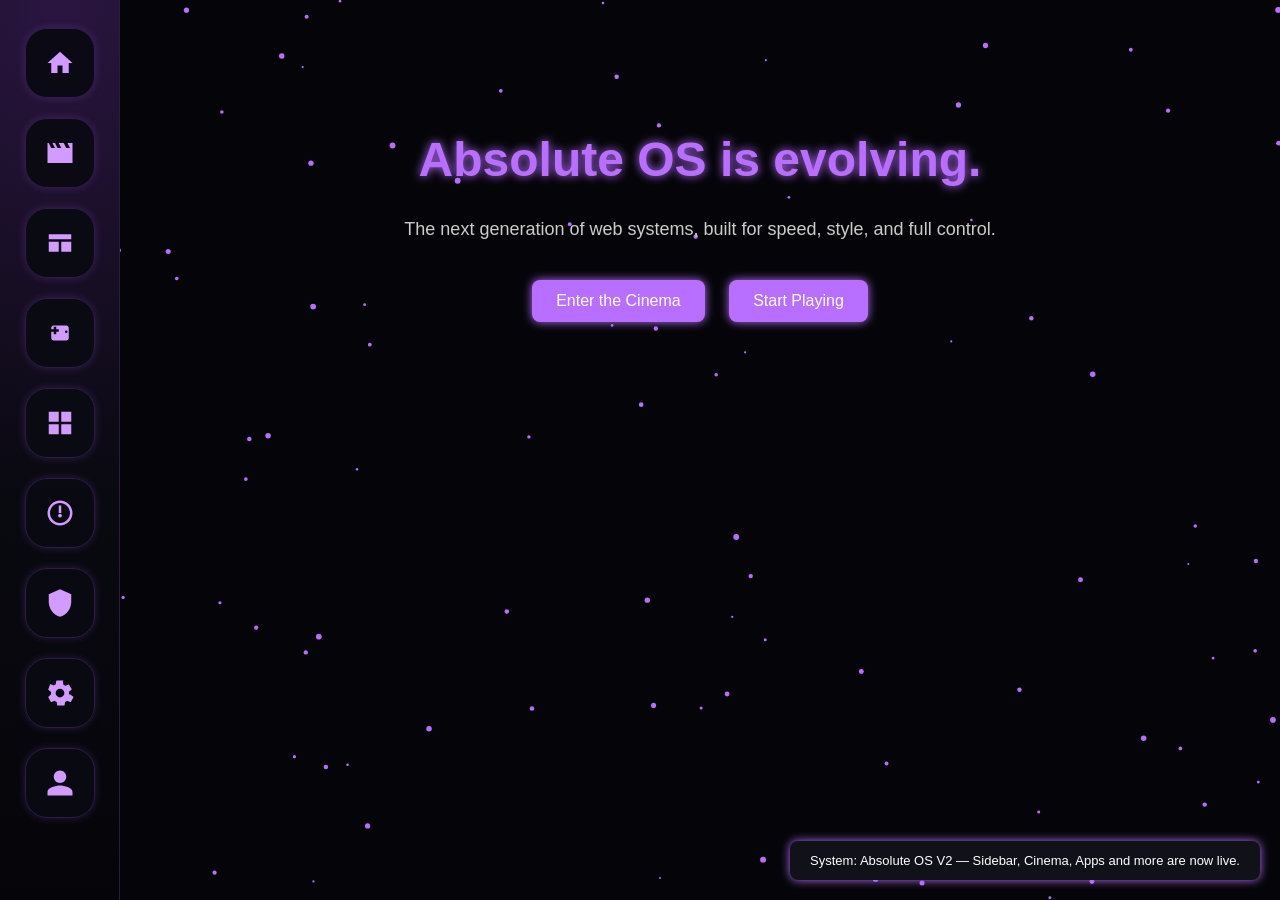
==== commit 4b03f561: "Update index.html" ====
--- a/index.html
+++ b/index.html
@@ -71,7 +71,7 @@
       font-size: 13px;
     }
 
-    /* FIXED SIDEBAR (A2 – 120px) */
+    /* FIXED SIDEBAR (120px) */
     .sidebar {
       position: fixed;
       top: 0;
@@ -424,7 +424,7 @@
       border-radius: 3px;
     }
 
-    /* ---------- MOBILE CINEMA OVERLAY ---------- */
+    /* MOBILE CINEMA OVERLAY */
     .mobile-cinema-window {
       position: fixed;
       top: 0;
@@ -476,7 +476,7 @@
       height: 100%;
     }
 
-    /* ---------- HERO BUTTON SWITCH (DESKTOP vs MOBILE) ---------- */
+    /* HERO BUTTON SWITCH (DESKTOP vs MOBILE) */
     #enter-cinema-btn { display: inline-block; }
     #mobile-cinema-btn { display: none; }
 
@@ -628,411 +628,6 @@
     </div>
   </div>
 
-  <!-- Other windows (apps, proxy, assistant, settings, profile, cinehub, etc.) go here -->
-
-  <!-- Part 2 & 3: scripts will be added after this -->
-  <script>
-    // JS will be provided in Part 2 / Part 3
-  </script>
-</body>
-  <script>
-/* ============================================================
-   WINDOW SYSTEM
-============================================================ */
-function openWindow(name) {
-  // Close all windows
-  document.querySelectorAll('.window, .mobile-cinema-window').forEach(w => {
-    w.style.display = 'none';
-  });
-
-  const win = document.getElementById('window-' + name);
-  if (win) {
-    win.style.display = 'flex';
-
-    // Initialize cinema only once
-    if (name === 'cinema') initCinemaOnce();
-
-    // Mobile Cinema overlay (full screen)
-    if (name === 'mobilecinema') {
-      document.body.style.overflow = 'hidden';
-    }
-  }
-}
-
-function closeWindow(name) {
-  const win = document.getElementById('window-' + name);
-  if (win) win.style.display = 'none';
-
-  if (name === 'mobilecinema') {
-    document.body.style.overflow = 'auto';
-  }
-}
-
-/* ============================================================
-   DRAGGING WINDOWS (DESKTOP ONLY)
-============================================================ */
-let dragData = null;
-
-function startDrag(e, win) {
-  if (window.innerWidth <= 768) return; // disable dragging on mobile
-
-  const rect = win.getBoundingClientRect();
-  dragData = {
-    win,
-    offsetX: e.clientX - rect.left,
-    offsetY: e.clientY - rect.top
-  };
-
-  document.addEventListener('mousemove', onDragMove);
-  document.addEventListener('mouseup', stopDrag);
-}
-
-function onDragMove(e) {
-  if (!dragData) return;
-  dragData.win.style.left = (e.clientX - dragData.offsetX) + 'px';
-  dragData.win.style.top = (e.clientY - dragData.offsetY) + 'px';
-}
-
-function stopDrag() {
-  document.removeEventListener('mousemove', onDragMove);
-  document.removeEventListener('mouseup', stopDrag);
-  dragData = null;
-}
-
-/* ============================================================
-   WEBVIEW BROWSER ENGINE (REPL WEBVIEW)
-============================================================ */
-const BROWSER_BASE = "https://webview.unblockproject.repl.co/?url=";
-
-function browserUrl(target) {
-  return BROWSER_BASE + encodeURIComponent(target);
-}
-
-function buildProxyTarget(raw) {
-  const value = raw.trim();
-  if (!value) return null;
-
-  const looksLikeUrl =
-    value.startsWith("http://") ||
-    value.startsWith("https://") ||
-    value.includes(".");
-
-  if (looksLikeUrl) {
-    const url = value.startsWith("http") ? value : "https://" + value;
-    return url;
-  }
-
-  const query = encodeURIComponent(value);
-  return "https://www.google.com/search?q=" + query;
-}
-
-function handleProxySubmit(event) {
-  event.preventDefault();
-  const input = document.getElementById("proxy-url-input");
-  const iframe = document.getElementById("proxy-browser-iframe");
-  if (!input || !iframe) return false;
-
-  const target = buildProxyTarget(input.value);
-  if (!target) return false;
-
-  iframe.src = browserUrl(target);
-  return false;
-}
-
-/* ============================================================
-   APPS LOADER (USING WEBVIEW)
-============================================================ */
-function loadApp(app) {
-  let target = "";
-
-  switch (app) {
-    case 'roblox': target = "https://www.roblox.com"; break;
-    case 'geforce': target = "https://play.geforcenow.com"; break;
-    case 'xbox': target = "https://www.xbox.com/play"; break;
-    case 'tiktok': target = "https://www.tiktok.com"; break;
-    case 'instagram': target = "https://www.instagram.com"; break;
-    case 'twitter': target = "https://x.com"; break;
-    case 'reddit': target = "https://www.reddit.com"; break;
-    case 'youtube': target = "https://www.youtube.com"; break;
-    case 'spotify': target = "https://open.spotify.com"; break;
-    case 'twitch': target = "https://www.twitch.tv"; break;
-  }
-
-  const container = document.getElementById('apps-iframe-container');
-  if (!container) return;
-
-  if (!container.querySelector('iframe')) {
-    container.innerHTML = '';
-    const iframe = document.createElement('iframe');
-    iframe.style.width = '100%';
-    iframe.style.height = '100%';
-    iframe.style.border = 'none';
-    container.appendChild(iframe);
-  }
-
-  const iframe = container.querySelector('iframe');
-  iframe.src = browserUrl(target);
-}
-
-/* ============================================================
-   CINEMA LOGIC (TRENDING / MOVIES / SERIES)
-============================================================ */
-const TMDB_BASE = "https://image.tmdb.org/t/p/w300";
-
-// TEMP SAMPLE DATA (replace with your real arrays)
-const allMovies = [
-  { id: 27205, t: "Inception", g: "Sci-Fi, Action", d: "2010", posterPath: "/edv5CZvWj09upOsy2Y6IwDhK8bt.jpg" },
-  { id: 603, t: "The Matrix", g: "Sci-Fi, Action", d: "1999", posterPath: "/f89U3ADr1oiB1s9GkdPOEpXUk5H.jpg" }
-];
-
-const allSeries = [
-  { id: 1399, t: "Game of Thrones", g: "Fantasy, Drama", d: "2011", posterPath: "/u3bZgnGQ9T01sWNhyveQz0wH0Hl.jpg" }
-];
-
-let cinemaInitialized = false;
-let currentItem = null;
-let currentType = 'movie';
-let libraryTab = 'movies';
-let moviesLoaded = 0;
-let seriesLoaded = 0;
-const PAGE_SIZE = 24;
-
-function initCinemaOnce() {
-  if (cinemaInitialized) return;
-  cinemaInitialized = true;
-
-  buildTrending();
-  buildLibraryInitial();
-
-  const scrollEl = document.getElementById('cinema-scroll');
-  scrollEl.addEventListener('scroll', onLibraryScroll);
-}
-
-function createPosterThumb(item) {
-  const div = document.createElement('div');
-  div.className = 'poster-thumb';
-
-  if (item.posterPath) {
-    const img = document.createElement('img');
-    img.src = TMDB_BASE + item.posterPath;
-    img.alt = item.t;
-    div.appendChild(img);
-  }
-
-  return div;
-}
-
-function buildTrending() {
-  const row = document.getElementById('trending-row');
-  row.innerHTML = '';
-
-  const trendingItems = allMovies.slice(0, 12);
-  trendingItems.forEach(item => {
-    const card = document.createElement('div');
-    card.className = 'poster-card';
-    card.onclick = () => playItem(item, 'movie');
-
-    const thumb = createPosterThumb(item);
-    const title = document.createElement('div');
-    title.className = 'poster-meta-title';
-    title.innerText = item.t;
-
-    const sub = document.createElement('div');
-    sub.className = 'poster-meta-sub';
-    sub.innerText = item.g;
-
-    card.appendChild(thumb);
-    card.appendChild(title);
-    card.appendChild(sub);
-    row.appendChild(card);
-  });
-}
-
-function buildLibraryInitial() {
-  moviesLoaded = 0;
-  seriesLoaded = 0;
-  document.getElementById('library-grid').innerHTML = '';
-  loadMoreLibrary();
-}
-
-function onLibraryScroll(e) {
-  const el = e.target;
-  if (el.scrollTop + el.clientHeight >= el.scrollHeight - 80) {
-    loadMoreLibrary();
-  }
-}
-
-function setLibraryTab(tab) {
-  libraryTab = tab;
-
-  document.getElementById('tab-movies').classList.toggle('active', tab === 'movies');
-  document.getElementById('tab-series').classList.toggle('active', tab === 'series');
-
-  buildLibraryInitial();
-}
-
-function loadMoreLibrary() {
-  const grid = document.getElementById('library-grid');
-  let source, loaded, setLoaded;
-
-  if (libraryTab === 'movies') {
-    source = allMovies;
-    loaded = moviesLoaded;
-    setLoaded = v => moviesLoaded = v;
-  } else {
-    source = allSeries;
-    loaded = seriesLoaded;
-    setLoaded = v => seriesLoaded = v;
-  }
-
-  if (loaded >= source.length) {
-    document.getElementById('load-more-label').innerText = 'All titles loaded.';
-    return;
-  }
-
-  const next = source.slice(loaded, loaded + PAGE_SIZE);
-  next.forEach(item => {
-    const card = document.createElement('div');
-    card.className = 'grid-poster-card';
-    card.onclick = () => playItem(item, libraryTab === 'movies' ? 'movie' : 'tv');
-
-    const thumb = createPosterThumb(item);
-    const title = document.createElement('div');
-    title.className = 'poster-meta-title';
-    title.innerText = item.t;
-
-    const sub = document.createElement('div');
-    sub.className = 'poster-meta-sub';
-    sub.innerText = item.g;
-
-    card.appendChild(thumb);
-    card.appendChild(title);
-    card.appendChild(sub);
-    grid.appendChild(card);
-  });
-
-  setLoaded(loaded + next.length);
-
-  if (loaded + next.length >= source.length) {
-    document.getElementById('load-more-label').innerText = 'All titles loaded.';
-  } else {
-    document.getElementById('load-more-label').innerText = 'Scroll to load more…';
-  }
-}
-
-function playItem(item, type) {
-  currentItem = item;
-  currentType = type;
-
-  const serverKey = document.getElementById('server-select').value;
-  const server = servers[serverKey] || servers.vidsrc;
-
-  const url = type === 'movie'
-    ? server.movie(item.id)
-    : server.tv(item.id);
-
-  document.getElementById('cinema-player').src = url;
-
-  document.getElementById('info-title').innerText = item.t;
-  document.getElementById('info-meta').innerText =
-    `${type === 'movie' ? 'Movie' : 'Series'} • ${item.g} • ${item.d}`;
-  document.getElementById('info-desc').innerText =
-    'Streaming via ' + server.label + ' using TMDB ID ' + item.id + '.';
-
-  const chips = document.getElementById('info-chips');
-  chips.innerHTML = '';
-
-  item.g.split(',').map(s => s.trim()).forEach(g => {
-    const chip = document.createElement('div');
-    chip.className = 'chip';
-    chip.innerText = g;
-    chips.appendChild(chip);
-  });
-
-  const idChip = document.createElement('div');
-  idChip.className = 'chip';
-  idChip.innerText = 'TMDB: ' + item.id;
-  chips.appendChild(idChip);
-}
-
-function changeServer() {
-  if (!currentItem) return;
-  playItem(currentItem, currentType);
-}
-
-/* ============================================================
-   MOBILE CINEMA LOGIC
-============================================================ */
-function mobileCinemaShowTrending() {
-  document.getElementById('mobile-cinema-iframe').src =
-    "https://cine-hub-blocked.netlify.app";
-
-  setMobileTabActive('trending');
-}
-
-function mobileCinemaShowMovies() {
-  document.getElementById('mobile-cinema-iframe').src =
-    browserUrl("https://cine-hub-blocked.netlify.app/movies");
-
-  setMobileTabActive('movies');
-}
-
-function mobileCinemaShowSeries() {
-  document.getElementById('mobile-cinema-iframe').src =
-    browserUrl("https://cine-hub-blocked.netlify.app/series");
-
-  setMobileTabActive('series');
-}
-
-function setMobileTabActive(tab) {
-  document.getElementById('mobile-tab-trending').classList.remove('active');
-  document.getElementById('mobile-tab-movies').classList.remove('active');
-  document.getElementById('mobile-tab-series').classList.remove('active');
-
-  document.getElementById('mobile-tab-' + tab).classList.add('active');
-}
-
-/* ============================================================
-   PARTICLES (BACKGROUND)
-============================================================ */
-const canvas = document.createElement('canvas');
-canvas.width = window.innerWidth;
-canvas.height = window.innerHeight;
-document.querySelector('.particles').appendChild(canvas);
-
-const ctx = canvas.getContext('2d');
-const particlesArr = Array.from({ length: 100 }, () => ({
-  x: Math.random() * canvas.width,
-  y: Math.random() * canvas.height,
-  r: Math.random() * 2 + 1,
-  d: Math.random() * 1 + 0.5
-}));
-
-function drawParticles() {
-  ctx.clearRect(0, 0, canvas.width, canvas.height);
-  ctx.fillStyle = '#b86eff';
-
-  particlesArr.forEach(p => {
-    ctx.beginPath();
-    ctx.arc(p.x, p.y, p.r, 0, Math.PI * 2);
-    ctx.fill();
-
-    p.y += p.d;
-    if (p.y > canvas.height) {
-      p.y = 0;
-      p.x = Math.random() * canvas.width;
-    }
-  });
-
-  requestAnimationFrame(drawParticles);
-}
-
-drawParticles();
-
-window.addEventListener('resize', () => {
-  canvas.width = window.innerWidth;
-  canvas.height = window.innerHeight;
-});
   <!-- Apps Window -->
   <div id="window-apps" class="window">
     <div class="window-header" onmousedown="startDrag(event, this.parentElement)">
@@ -1171,6 +766,443 @@
       </div>
     </div>
   </div>
-</script>
-
+
+  <script>
+  /* ============================================================
+     WINDOW SYSTEM
+  ============================================================ */
+  function openWindow(name) {
+    // Close all windows
+    document.querySelectorAll('.window, .mobile-cinema-window').forEach(w => {
+      w.style.display = 'none';
+    });
+
+    const win = document.getElementById('window-' + name);
+    if (win) {
+      win.style.display = 'flex';
+
+      // Initialize cinema only once
+      if (name === 'cinema') initCinemaOnce();
+
+      // Mobile Cinema overlay (full screen)
+      if (name === 'mobilecinema') {
+        document.body.style.overflow = 'hidden';
+      }
+    }
+  }
+
+  function closeWindow(name) {
+    const win = document.getElementById('window-' + name);
+    if (win) win.style.display = 'none';
+
+    if (name === 'mobilecinema') {
+      document.body.style.overflow = 'auto';
+    }
+  }
+
+  /* ============================================================
+     DRAGGING WINDOWS (DESKTOP ONLY)
+  ============================================================ */
+  let dragData = null;
+
+  function startDrag(e, win) {
+    if (window.innerWidth <= 768) return; // disable dragging on mobile
+
+    const rect = win.getBoundingClientRect();
+    dragData = {
+      win,
+      offsetX: e.clientX - rect.left,
+      offsetY: e.clientY - rect.top
+    };
+
+    document.addEventListener('mousemove', onDragMove);
+    document.addEventListener('mouseup', stopDrag);
+  }
+
+  function onDragMove(e) {
+    if (!dragData) return;
+    dragData.win.style.left = (e.clientX - dragData.offsetX) + 'px';
+    dragData.win.style.top = (e.clientY - dragData.offsetY) + 'px';
+  }
+
+  function stopDrag() {
+    document.removeEventListener('mousemove', onDragMove);
+    document.removeEventListener('mouseup', stopDrag);
+    dragData = null;
+  }
+
+  /* ============================================================
+     WEBVIEW BROWSER ENGINE (REPL WEBVIEW)
+  ============================================================ */
+  const BROWSER_BASE = "https://webview.unblockproject.repl.co/?url=";
+
+  function browserUrl(target) {
+    return BROWSER_BASE + encodeURIComponent(target);
+  }
+
+  function buildProxyTarget(raw) {
+    const value = raw.trim();
+    if (!value) return null;
+
+    const looksLikeUrl =
+      value.startsWith("http://") ||
+      value.startsWith("https://") ||
+      value.includes(".");
+
+    if (looksLikeUrl) {
+      const url = value.startsWith("http") ? value : "https://" + value;
+      return url;
+    }
+
+    const query = encodeURIComponent(value);
+    return "https://www.google.com/search?q=" + query;
+  }
+
+  function handleProxySubmit(event) {
+    event.preventDefault();
+    const input = document.getElementById("proxy-url-input");
+    const iframe = document.getElementById("proxy-browser-iframe");
+    if (!input || !iframe) return false;
+
+    const target = buildProxyTarget(input.value);
+    if (!target) return false;
+
+    iframe.src = browserUrl(target);
+    return false;
+  }
+
+  /* ============================================================
+     APPS LOADER (USING WEBVIEW)
+  ============================================================ */
+  function loadApp(app) {
+    let target = "";
+
+    switch (app) {
+      case 'roblox': target = "https://www.roblox.com"; break;
+      case 'geforce': target = "https://play.geforcenow.com"; break;
+      case 'xbox': target = "https://www.xbox.com/play"; break;
+      case 'tiktok': target = "https://www.tiktok.com"; break;
+      case 'instagram': target = "https://www.instagram.com"; break;
+      case 'twitter': target = "https://x.com"; break;
+      case 'reddit': target = "https://www.reddit.com"; break;
+      case 'youtube': target = "https://www.youtube.com"; break;
+      case 'spotify': target = "https://open.spotify.com"; break;
+      case 'twitch': target = "https://www.twitch.tv"; break;
+    }
+
+    const container = document.getElementById('apps-iframe-container');
+    if (!container) return;
+
+    if (!container.querySelector('iframe')) {
+      container.innerHTML = '';
+      const iframe = document.createElement('iframe');
+      iframe.style.width = '100%';
+      iframe.style.height = '100%';
+      iframe.style.border = 'none';
+      container.appendChild(iframe);
+    }
+
+    const iframe = container.querySelector('iframe');
+    iframe.src = browserUrl(target);
+  }
+
+  /* ============================================================
+     CINEMA LOGIC (TRENDING / MOVIES / SERIES)
+  ============================================================ */
+  const TMDB_BASE = "https://image.tmdb.org/t/p/w300";
+
+  // SAMPLE DATA (replace with your real arrays)
+  const allMovies = [
+    { id: 27205, t: "Inception", g: "Sci-Fi, Action", d: "2010", posterPath: "/edv5CZvWj09upOsy2Y6IwDhK8bt.jpg" },
+    { id: 603, t: "The Matrix", g: "Sci-Fi, Action", d: "1999", posterPath: "/f89U3ADr1oiB1s9GkdPOEpXUk5H.jpg" }
+  ];
+
+  const allSeries = [
+    { id: 1399, t: "Game of Thrones", g: "Fantasy, Drama", d: "2011", posterPath: "/u3bZgnGQ9T01sWNhyveQz0wH0Hl.jpg" }
+  ];
+
+  let cinemaInitialized = false;
+  let currentItem = null;
+  let currentType = 'movie';
+  let libraryTab = 'movies';
+  let moviesLoaded = 0;
+  let seriesLoaded = 0;
+  const PAGE_SIZE = 24;
+
+  const servers = {
+    vidsrc: {
+      label: "VidSrc",
+      movie: id => `https://vidsrc.to/embed/movie/${id}`,
+      tv: id => `https://vidsrc.to/embed/tv/${id}`
+    },
+    autoembed: {
+      label: "AutoEmbed",
+      movie: id => `https://autoembed.to/movie/tmdb/${id}`,
+      tv: id => `https://autoembed.to/tv/tmdb/${id}`
+    },
+    superembed: {
+      label: "SuperEmbed",
+      movie: id => `https://multiembed.mov/?video_id=${id}&tmdb=1`,
+      tv: id => `https://multiembed.mov/?video_id=${id}&tmdb=1&tv=1`
+    },
+    vidlink: {
+      label: "VidLink",
+      movie: id => `https://vidlink.org/embed/movie/${id}`,
+      tv: id => `https://vidlink.org/embed/tv/${id}`
+    },
+    moviekex: {
+      label: "MovieKex",
+      movie: id => `https://moviekex.com/embed/movie/${id}`,
+      tv: id => `https://moviekex.com/embed/tv/${id}`
+    },
+    vidsrccc: {
+      label: "VidSrc CC",
+      movie: id => `https://vidsrc.cc/v2/embed/movie/${id}`,
+      tv: id => `https://vidsrc.cc/v2/embed/tv/${id}`
+    },
+    embedsu: {
+      label: "EmbedSu",
+      movie: id => `https://embed.su/embed/movie/${id}`,
+      tv: id => `https://embed.su/embed/tv/${id}`
+    }
+  };
+
+  function initCinemaOnce() {
+    if (cinemaInitialized) return;
+    cinemaInitialized = true;
+
+    buildTrending();
+    buildLibraryInitial();
+
+    const scrollEl = document.getElementById('cinema-scroll');
+    scrollEl.addEventListener('scroll', onLibraryScroll);
+  }
+
+  function createPosterThumb(item) {
+    const div = document.createElement('div');
+    div.className = 'poster-thumb';
+
+    if (item.posterPath) {
+      const img = document.createElement('img');
+      img.src = TMDB_BASE + item.posterPath;
+      img.alt = item.t;
+      div.appendChild(img);
+    }
+
+    return div;
+  }
+
+  function buildTrending() {
+    const row = document.getElementById('trending-row');
+    row.innerHTML = '';
+
+    const trendingItems = allMovies.slice(0, 12);
+    trendingItems.forEach(item => {
+      const card = document.createElement('div');
+      card.className = 'poster-card';
+      card.onclick = () => playItem(item, 'movie');
+
+      const thumb = createPosterThumb(item);
+      const title = document.createElement('div');
+      title.className = 'poster-meta-title';
+      title.innerText = item.t;
+
+      const sub = document.createElement('div');
+      sub.className = 'poster-meta-sub';
+      sub.innerText = item.g;
+
+      card.appendChild(thumb);
+      card.appendChild(title);
+      card.appendChild(sub);
+      row.appendChild(card);
+    });
+  }
+
+  function buildLibraryInitial() {
+    moviesLoaded = 0;
+    seriesLoaded = 0;
+    document.getElementById('library-grid').innerHTML = '';
+    loadMoreLibrary();
+  }
+
+  function onLibraryScroll(e) {
+    const el = e.target;
+    if (el.scrollTop + el.clientHeight >= el.scrollHeight - 80) {
+      loadMoreLibrary();
+    }
+  }
+
+  function setLibraryTab(tab) {
+    libraryTab = tab;
+
+    document.getElementById('tab-movies').classList.toggle('active', tab === 'movies');
+    document.getElementById('tab-series').classList.toggle('active', tab === 'series');
+
+    buildLibraryInitial();
+  }
+
+  function loadMoreLibrary() {
+    const grid = document.getElementById('library-grid');
+    let source, loaded, setLoaded;
+
+    if (libraryTab === 'movies') {
+      source = allMovies;
+      loaded = moviesLoaded;
+      setLoaded = v => moviesLoaded = v;
+    } else {
+      source = allSeries;
+      loaded = seriesLoaded;
+      setLoaded = v => seriesLoaded = v;
+    }
+
+    if (loaded >= source.length) {
+      document.getElementById('load-more-label').innerText = 'All titles loaded.';
+      return;
+    }
+
+    const next = source.slice(loaded, loaded + PAGE_SIZE);
+    next.forEach(item => {
+      const card = document.createElement('div');
+      card.className = 'grid-poster-card';
+      card.onclick = () => playItem(item, libraryTab === 'movies' ? 'movie' : 'tv');
+
+      const thumb = createPosterThumb(item);
+      const title = document.createElement('div');
+      title.className = 'poster-meta-title';
+      title.innerText = item.t;
+
+      const sub = document.createElement('div');
+      sub.className = 'poster-meta-sub';
+      sub.innerText = item.g;
+
+      card.appendChild(thumb);
+      card.appendChild(title);
+      card.appendChild(sub);
+      grid.appendChild(card);
+    });
+
+    setLoaded(loaded + next.length);
+
+    if (loaded + next.length >= source.length) {
+      document.getElementById('load-more-label').innerText = 'All titles loaded.';
+    } else {
+      document.getElementById('load-more-label').innerText = 'Scroll to load more…';
+    }
+  }
+
+  function playItem(item, type) {
+    currentItem = item;
+    currentType = type;
+
+    const serverKey = document.getElementById('server-select').value;
+    const server = servers[serverKey] || servers.vidsrc;
+
+    const url = type === 'movie'
+      ? server.movie(item.id)
+      : server.tv(item.id);
+
+    document.getElementById('cinema-player').src = url;
+
+    document.getElementById('info-title').innerText = item.t;
+    document.getElementById('info-meta').innerText =
+      `${type === 'movie' ? 'Movie' : 'Series'} • ${item.g} • ${item.d}`;
+    document.getElementById('info-desc').innerText =
+      'Streaming via ' + server.label + ' using TMDB ID ' + item.id + '.';
+
+    const chips = document.getElementById('info-chips');
+    chips.innerHTML = '';
+
+    item.g.split(',').map(s => s.trim()).forEach(g => {
+      const chip = document.createElement('div');
+      chip.className = 'chip';
+      chip.innerText = g;
+      chips.appendChild(chip);
+    });
+
+    const idChip = document.createElement('div');
+    idChip.className = 'chip';
+    idChip.innerText = 'TMDB: ' + item.id;
+    chips.appendChild(idChip);
+  }
+
+  function changeServer() {
+    if (!currentItem) return;
+    playItem(currentItem, currentType);
+  }
+
+  /* ============================================================
+     MOBILE CINEMA LOGIC
+  ============================================================ */
+  function mobileCinemaShowTrending() {
+    document.getElementById('mobile-cinema-iframe').src =
+      "https://cine-hub-blocked.netlify.app";
+
+    setMobileTabActive('trending');
+  }
+
+  function mobileCinemaShowMovies() {
+    document.getElementById('mobile-cinema-iframe').src =
+      browserUrl("https://cine-hub-blocked.netlify.app/movies");
+
+    setMobileTabActive('movies');
+  }
+
+  function mobileCinemaShowSeries() {
+    document.getElementById('mobile-cinema-iframe').src =
+      browserUrl("https://cine-hub-blocked.netlify.app/series");
+
+    setMobileTabActive('series');
+  }
+
+  function setMobileTabActive(tab) {
+    document.getElementById('mobile-tab-trending').classList.remove('active');
+    document.getElementById('mobile-tab-movies').classList.remove('active');
+    document.getElementById('mobile-tab-series').classList.remove('active');
+
+    document.getElementById('mobile-tab-' + tab).classList.add('active');
+  }
+
+  /* ============================================================
+     PARTICLES (BACKGROUND)
+  ============================================================ */
+  const canvas = document.createElement('canvas');
+  canvas.width = window.innerWidth;
+  canvas.height = window.innerHeight;
+  document.querySelector('.particles').appendChild(canvas);
+
+  const ctx = canvas.getContext('2d');
+  const particlesArr = Array.from({ length: 100 }, () => ({
+    x: Math.random() * canvas.width,
+    y: Math.random() * canvas.height,
+    r: Math.random() * 2 + 1,
+    d: Math.random() * 1 + 0.5
+  }));
+
+  function drawParticles() {
+    ctx.clearRect(0, 0, canvas.width, canvas.height);
+    ctx.fillStyle = '#b86eff';
+
+    particlesArr.forEach(p => {
+      ctx.beginPath();
+      ctx.arc(p.x, p.y, p.r, 0, Math.PI * 2);
+      ctx.fill();
+
+      p.y += p.d;
+      if (p.y > canvas.height) {
+        p.y = 0;
+        p.x = Math.random() * canvas.width;
+      }
+    });
+
+    requestAnimationFrame(drawParticles);
+  }
+
+  drawParticles();
+
+  window.addEventListener('resize', () => {
+    canvas.width = window.innerWidth;
+    canvas.height = window.innerHeight;
+  });
+  </script>
+</body>
 </html>
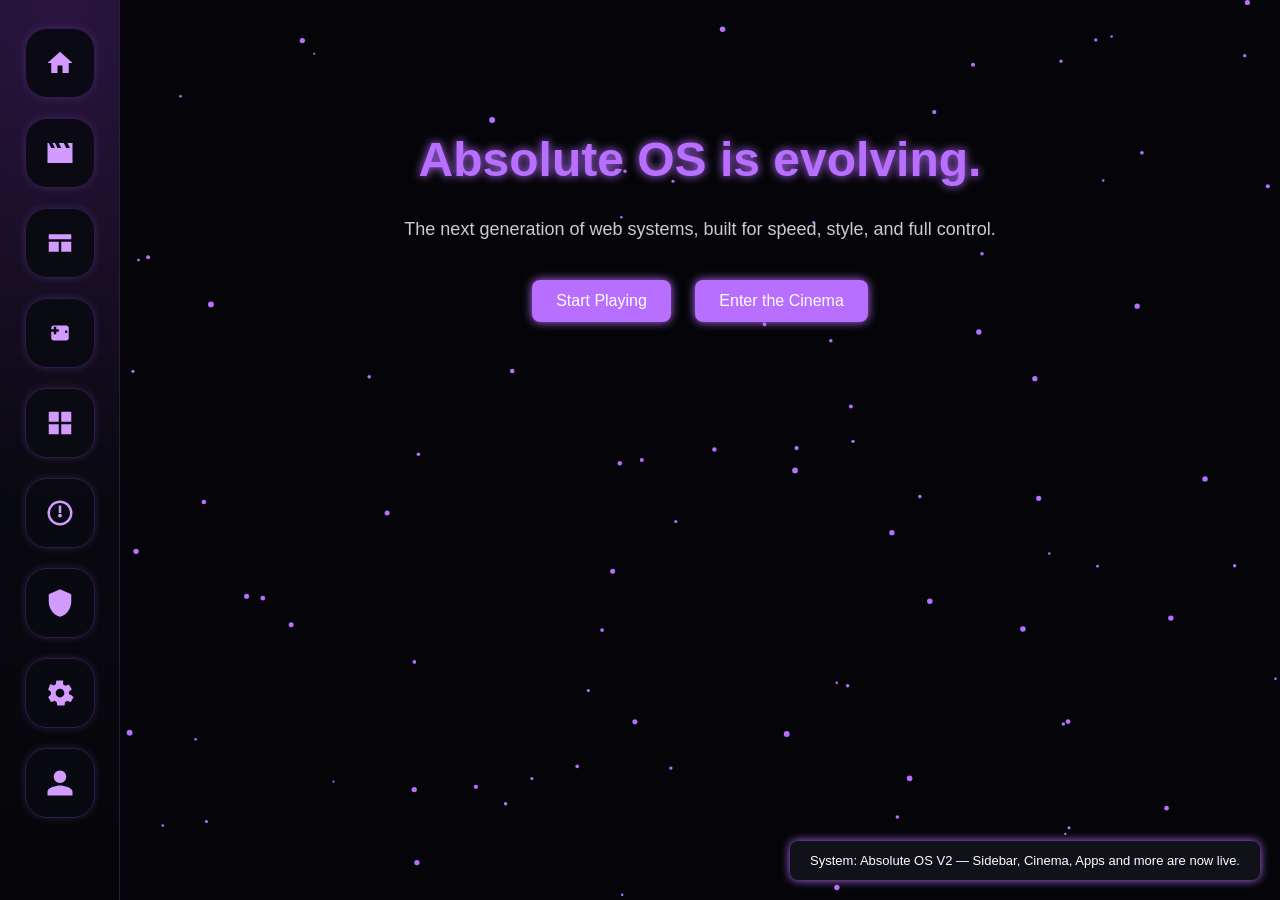
==== commit 48892ac2: "Update index.html" ====
--- a/index.html
+++ b/index.html
@@ -27,7 +27,6 @@
       padding: 100px 20px 40px;
       z-index: 1;
       position: relative;
-      margin-left: 120px;
     }
     .hero h1 {
       font-size: 48px;
@@ -71,7 +70,7 @@
       font-size: 13px;
     }
 
-    /* FIXED SIDEBAR (120px) */
+    /* FIXED SIDEBAR (A2 – 120px) */
     .sidebar {
       position: fixed;
       top: 0;
@@ -112,6 +111,9 @@
       fill: #d29bff;
     }
 
+    .hero {
+      margin-left: 120px;
+    }
     .window {
       position: absolute;
       top: 120px;
@@ -423,78 +425,6 @@
       background: #3a245a;
       border-radius: 3px;
     }
-
-    /* MOBILE CINEMA OVERLAY */
-    .mobile-cinema-window {
-      position: fixed;
-      top: 0;
-      left: 0;
-      width: 100%;
-      height: 100%;
-      border-radius: 0;
-      border: none;
-      box-shadow: none;
-      z-index: 2000;
-      background: radial-gradient(circle at top, #12091f 0, #050509 70%);
-      display: none;
-      flex-direction: column;
-    }
-
-    .mobile-cinema-tabs {
-      display: none;
-      padding: 10px 14px;
-      border-bottom: 1px solid #2f1b4a;
-      background: linear-gradient(90deg, #140b22, #1f102f);
-      gap: 8px;
-      justify-content: center;
-    }
-    .mobile-cinema-tab-btn {
-      padding: 6px 14px;
-      border-radius: 999px;
-      border: 1px solid #3a245a;
-      background: #12091f;
-      color: #cbb4ff;
-      font-size: 12px;
-      cursor: pointer;
-      transition: background 0.2s, color 0.2s, border-color 0.2s;
-    }
-    .mobile-cinema-tab-btn.active {
-      background: #b86eff;
-      color: #fff;
-      border-color: #b86eff;
-    }
-    .mobile-cinema-body {
-      flex: 1;
-      display: flex;
-      flex-direction: column;
-      overflow: hidden;
-    }
-    .mobile-cinema-body iframe {
-      flex: 1;
-      border: none;
-      width: 100%;
-      height: 100%;
-    }
-
-    /* HERO BUTTON SWITCH (DESKTOP vs MOBILE) */
-    #enter-cinema-btn { display: inline-block; }
-    #mobile-cinema-btn { display: none; }
-
-    @media (max-width: 768px) {
-      body {
-        overflow: hidden;
-      }
-      .hero {
-        margin-left: 0;
-        padding-top: 80px;
-      }
-      #enter-cinema-btn { display: none; }
-      #mobile-cinema-btn { display: inline-block; }
-
-      .mobile-cinema-tabs {
-        display: flex;
-      }
-    }
   </style>
 </head>
 <body>
@@ -545,9 +475,8 @@
     <h1>Absolute OS is evolving.</h1>
     <p>The next generation of web systems, built for speed, style, and full control.</p>
     <div class="buttons">
-      <button id="enter-cinema-btn" onclick="openWindow('cinema')">Enter the Cinema</button>
-      <button id="mobile-cinema-btn" onclick="openWindow('mobilecinema')">Mobile Cinema</button>
       <button onclick="openWindow('games')">Start Playing</button>
+      <button onclick="openWindow('cinema')">Enter the Cinema</button>
     </div>
   </div>
 
@@ -588,44 +517,43 @@
               <option value="vidsrccc">VidSrc CC</option>
               <option value="embedsu">EmbedSu</option>
             </select>
+            <span>• Click any poster to play.</span>
           </div>
-          <div id="cinema-scroll" class="cinema-scroll">
-            <div class="section-title">Trending</div>
-            <div id="trending-row" class="card-row"></div>
-
-            <div class="section-title">Library</div>
+          <div class="cinema-scroll" id="cinema-scroll">
+            <div class="section-title">Trending Now</div>
+            <div class="card-row" id="trending-row"></div>
+
+            <div class="section-title">Browse Library</div>
             <div class="tab-row">
-              <button id="tab-movies" class="tab-btn active" onclick="setLibraryTab('movies')">Movies</button>
-              <button id="tab-series" class="tab-btn" onclick="setLibraryTab('series')">Series</button>
+              <button class="tab-btn active" id="tab-movies" onclick="setLibraryTab('movies')">Movies</button>
+              <button class="tab-btn" id="tab-series" onclick="setLibraryTab('series')">Series</button>
             </div>
-            <div id="library-grid" class="grid-list"></div>
-            <div id="load-more-label" class="load-more">Scroll to load more…</div>
+            <div class="grid-list" id="library-grid"></div>
+            <div class="load-more" id="load-more-label">Scroll to load more…</div>
           </div>
         </div>
         <div class="cinema-right">
-          <div class="hero-info-title" id="info-title">Select a title</div>
-          <div class="hero-info-meta" id="info-meta">Movie • Genre • Year</div>
+          <div class="section-title">Now Playing</div>
+          <div class="hero-info-title" id="info-title">Select a title to start</div>
+          <div class="hero-info-meta" id="info-meta"></div>
           <div class="hero-info-desc" id="info-desc">
-            Choose a movie or series from the library to start streaming.
+            Choose any movie or series from Trending or the Library to load it into the player using your selected server.
           </div>
+
+          <div class="section-title">Details</div>
           <div class="chips-row" id="info-chips"></div>
         </div>
       </div>
     </div>
   </div>
 
-  <!-- Mobile Cinema (Full-screen overlay, covers sidebar on mobile) -->
-  <div id="window-mobilecinema" class="mobile-cinema-window">
-    <div class="mobile-cinema-tabs">
-      <button class="mobile-cinema-tab-btn active" id="mobile-tab-trending" onclick="mobileCinemaShowTrending()">Trending</button>
-      <button class="mobile-cinema-tab-btn" id="mobile-tab-movies" onclick="mobileCinemaShowMovies()">Movies</button>
-      <button class="mobile-cinema-tab-btn" id="mobile-tab-series" onclick="mobileCinemaShowSeries()">Series</button>
-      <button class="mobile-cinema-tab-btn" onclick="closeWindow('mobilecinema')">Close</button>
-    </div>
-    <div class="mobile-cinema-body">
-      <!-- Default: Cine-Hub for mobile -->
-      <iframe id="mobile-cinema-iframe" src="https://cine-hub-blocked.netlify.app" allowfullscreen></iframe>
-    </div>
+  <!-- Cine-Hub Mode -->
+  <div id="window-cinehub" class="window">
+    <div class="window-header" onmousedown="startDrag(event, this.parentElement)">
+      <span>Cine-Hub Mode</span>
+      <button class="close-btn" onclick="closeWindow('cinehub')">Close</button>
+    </div>
+    <iframe src="https://cine-hub-blocked.netlify.app"></iframe>
   </div>
 
   <!-- Apps Window -->
@@ -636,573 +564,704 @@
     </div>
     <div class="window-body apps-body">
       <div class="apps-sidebar">
-        <div class="apps-group-title">Cloud Gaming</div>
+        <div class="apps-group-title">Social</div>
+        <div class="app-tile" onclick="openDiscord()">
+          <strong>Discord</strong><br>
+          Open Absolute OS server
+        </div>
+        <div class="app-tile" onclick="loadApp('tiktok')">
+          <strong>TikTok</strong><br>
+          Scroll short videos
+        </div>
+        <div class="app-tile" onclick="loadApp('instagram')">
+          <strong>Instagram</strong><br>
+          Feed & reels
+        </div>
+        <div class="app-tile" onclick="loadApp('twitter')">
+          <strong>X (Twitter)</strong><br>
+          Timeline & posts
+        </div>
+        <div class="app-tile" onclick="loadApp('reddit')">
+          <strong>Reddit</strong><br>
+          Communities & threads
+        </div>
+
+        <div class="apps-group-title">Gaming</div>
+        <div class="app-tile" onclick="loadApp('roblox')">
+          <strong>Roblox</strong><br>
+          Play in browser
+        </div>
         <div class="app-tile" onclick="loadApp('geforce')">
-          <strong>GeForce NOW</strong><br/>Play PC games in the cloud.
+          <strong>GeForce NOW</strong><br>
+          Cloud gaming
         </div>
         <div class="app-tile" onclick="loadApp('xbox')">
-          <strong>Xbox Cloud</strong><br/>Play anywhere.
-        </div>
-
-        <div class="apps-group-title">Social</div>
-        <div class="app-tile" onclick="loadApp('tiktok')">
-          <strong>TikTok</strong><br/>Short‑form videos.
-        </div>
-        <div class="app-tile" onclick="loadApp('instagram')">
-          <strong>Instagram</strong><br/>Photos & reels.
-        </div>
-        <div class="app-tile" onclick="loadApp('twitter')">
-          <strong>X (Twitter)</strong><br/>Live conversations.
-        </div>
-        <div class="app-tile" onclick="loadApp('reddit')">
-          <strong>Reddit</strong><br/>Communities & threads.
+          <strong>Xbox Cloud</strong><br>
+          Xbox streaming
         </div>
 
         <div class="apps-group-title">Media</div>
         <div class="app-tile" onclick="loadApp('youtube')">
-          <strong>YouTube</strong><br/>Videos & streams.
+          <strong>YouTube</strong><br>
+          Videos & streams
         </div>
         <div class="app-tile" onclick="loadApp('spotify')">
-          <strong>Spotify</strong><br/>Music & podcasts.
+          <strong>Spotify</strong><br>
+          Music & playlists
         </div>
         <div class="app-tile" onclick="loadApp('twitch')">
-          <strong>Twitch</strong><br/>Live gaming.
-        </div>
-
-        <div class="apps-group-title">Games</div>
-        <div class="app-tile" onclick="loadApp('roblox')">
-          <strong>Roblox</strong><br/>User‑generated worlds.
+          <strong>Twitch</strong><br>
+          Live streams
         </div>
       </div>
       <div class="apps-main">
-        <div class="apps-placeholder">
-          Select an app on the left to launch it inside Absolute OS.
-        </div>
-        <div id="apps-iframe-container" style="flex:1; display:flex; flex-direction:column;"></div>
+        <div id="apps-iframe-container" class="apps-placeholder">
+          Select an app on the left to load it here.
+        </div>
       </div>
     </div>
   </div>
 
-  <!-- Proxy Window -->
-  <div id="window-proxy" class="window">
-    <div class="window-header" onmousedown="startDrag(event, this.parentElement)">
-      <span>Proxy Browser</span>
-      <button class="close-btn" onclick="closeWindow('proxy')">Close</button>
-    </div>
-    <div class="window-body" style="flex-direction:column;">
-      <form onsubmit="handleProxySubmit(event)" style="padding:10px; display:flex; gap:8px;">
-        <input
-          id="proxy-url-input"
-          type="text"
-          placeholder="Enter URL or search…"
-          style="flex:1; padding:8px 10px; border-radius:8px; border:1px solid #3a245a; background:#12091f; color:#f5e9ff; outline:none; font-size:13px;"
-        />
-        <button
-          type="submit"
-          style="padding:8px 14px; border-radius:8px; border:none; background:#b86eff; color:#fff; font-size:13px; cursor:pointer;"
-        >
-          Go
-        </button>
-      </form>
-      <div style="flex:1; border-top:1px solid #2b1b3f;">
-        <iframe id="proxy-browser-iframe"></iframe>
-      </div>
-    </div>
-  </div>
-
-  <!-- Cine-Hub Window (desktop) -->
-  <div id="window-cinehub" class="window">
-    <div class="window-header" onmousedown="startDrag(event, this.parentElement)">
-      <span>Cine‑Hub</span>
-      <button class="close-btn" onclick="closeWindow('cinehub')">Close</button>
-    </div>
-    <iframe src="https://cine-hub-blocked.netlify.app" allowfullscreen></iframe>
-  </div>
-
-  <!-- Assistant Window -->
+  <!-- Assistant -->
   <div id="window-assistant" class="window">
     <div class="window-header" onmousedown="startDrag(event, this.parentElement)">
       <span>Assistant</span>
       <button class="close-btn" onclick="closeWindow('assistant')">Close</button>
     </div>
-    <div class="window-body" style="flex-direction:column; padding:16px; gap:10px;">
-      <div style="font-size:14px; color:#e3c4ff; font-weight:600;">
-        Absolute Assistant
-      </div>
-      <div style="font-size:13px; color:#cbb4ff; line-height:1.5;">
-        This is a placeholder panel for your future integrated assistant UI.
-        You can wire this to any backend or chat API later.
-      </div>
+    <div style="padding:16px;font-size:14px;color:#ccc;">
+      AI Assistant coming soon. This will be your built-in copilot for Absolute OS.
     </div>
   </div>
-
-  <!-- Settings Window -->
+<!-- Proxy (Cyberpunk Browser) -->
+<div id="window-proxy" class="window">
+  <div class="window-header" onmousedown="startDrag(event, this.parentElement)">
+    <span style="color:#b36bff;">Cyber Browser</span>
+    <button class="close-btn" onclick="closeWindow('proxy')">Close</button>
+  </div>
+
+  <div class="proxy-browser" style="height:100%;display:flex;flex-direction:column;background:rgba(10,0,20,0.6);backdrop-filter:blur(12px);border:1px solid #6a00ff;box-shadow:0 0 20px #6a00ff;">
+    
+    <!-- Cyberpunk URL Bar -->
+    <form id="proxy-form" onsubmit="return handleProxySubmit(event)" 
+      style="display:flex;gap:8px;padding:12px;background:rgba(20,0,40,0.6);border-bottom:1px solid #6a00ff;">
+      
+      <input id="proxy-url-input"
+        type="text"
+        placeholder="Enter URL or search..."
+        autocomplete="off"
+        style="flex:1;padding:10px;border:none;border-radius:8px;
+        background:rgba(50,0,100,0.4);color:#e0b3ff;
+        outline:none;box-shadow:0 0 10px #6a00ff inset;">
+      
+      <button type="submit"
+        style="padding:10px 16px;border:none;border-radius:8px;
+        background:#6a00ff;color:white;font-weight:bold;
+        cursor:pointer;box-shadow:0 0 12px #6a00ff;">
+        Go
+      </button>
+    </form>
+
+    <!-- Browser iframe -->
+    <iframe id="proxy-browser-iframe"
+      style="flex:1;width:100%;border:none;background:#050010;"
+      allow="fullscreen; autoplay; clipboard-read; clipboard-write;">
+    </iframe>
+
+  </div>
+</div>
+
+
+
+  <!-- Settings -->
   <div id="window-settings" class="window">
     <div class="window-header" onmousedown="startDrag(event, this.parentElement)">
       <span>Settings</span>
       <button class="close-btn" onclick="closeWindow('settings')">Close</button>
     </div>
-    <div class="window-body" style="flex-direction:column; padding:16px; gap:16px; overflow:auto;">
-      <div style="font-size:16px; font-weight:600; color:#f5e9ff;">Appearance</div>
-      <div style="font-size:13px; color:#cbb4ff;">(Placeholder) Theme, background, and accent controls can go here.</div>
-
-      <div style="font-size:16px; font-weight:600; color:#f5e9ff;">System</div>
-      <div style="font-size:13px; color:#cbb4ff;">
-        You can later add toggles for animations, performance mode, and more.
-      </div>
+    <div style="padding:16px;font-size:14px;color:#ccc;">
+      Settings placeholder. Later we can add theme toggles, layout options, and more.
     </div>
   </div>
 
-  <!-- Profile Window -->
+  <!-- Profile -->
   <div id="window-profile" class="window">
     <div class="window-header" onmousedown="startDrag(event, this.parentElement)">
       <span>Profile</span>
       <button class="close-btn" onclick="closeWindow('profile')">Close</button>
     </div>
-    <div class="window-body" style="flex-direction:column; padding:16px; gap:12px; overflow:auto;">
-      <div style="font-size:18px; font-weight:600; color:#f5e9ff;">User Profile</div>
-      <div style="font-size:13px; color:#cbb4ff;">
-        This is a simple placeholder profile panel. You can wire this to login/session data later.
-      </div>
+    <div style="padding:16px;font-size:14px;color:#ccc;">
+      Profile placeholder. You can add user info, avatars, and stats here later.
     </div>
   </div>
 
   <script>
-  /* ============================================================
-     WINDOW SYSTEM
-  ============================================================ */
-  function openWindow(name) {
-    // Close all windows
-    document.querySelectorAll('.window, .mobile-cinema-window').forEach(w => {
-      w.style.display = 'none';
-    });
-
-    const win = document.getElementById('window-' + name);
-    if (win) {
-      win.style.display = 'flex';
-
-      // Initialize cinema only once
-      if (name === 'cinema') initCinemaOnce();
-
-      // Mobile Cinema overlay (full screen)
-      if (name === 'mobilecinema') {
-        document.body.style.overflow = 'hidden';
+    /* ---------- DATA (TMDB poster support) ---------- */
+    const TMDB_BASE = 'https://image.tmdb.org/t/p/w500';
+
+    // Example: some real posterPath values for big titles.
+    // You can add more posterPath fields as you like.
+    const movies = [
+      { t:'Dune: Part Two', id:'693134', g:'Sci-Fi, Adventure', d:'166 min', posterPath:'/8b8R8l88Qje9dn9OE8PY05Nxl1X.jpg' },
+      { t:'Kung Fu Panda 4', id:'1011985', g:'Animation, Family', d:'94 min', posterPath:'/kDp1vUBnMpe8ak4rjgl3cLELqjU.jpg' },
+      { t:'Godzilla x Kong: The New Empire', id:'823464', g:'Action, Sci-Fi', d:'115 min', posterPath:'/tMefBSflR6PGQLv7WvFPpKLZkyk.jpg' },
+      { t:'Aquaman and the Lost Kingdom', id:'572802', g:'Action, Adventure', d:'124 min', posterPath:'/8xV47NDrjdZDpkVcCFqkdHa3T0C.jpg' },
+      { t:'Oppenheimer', id:'872585', g:'Drama, History', d:'180 min', posterPath:'/ptpr0kGAckfQkJeJIt8st5dglvd.jpg' },
+      { t:'Poor Things', id:'792307', g:'Sci-Fi, Romance', d:'141 min', posterPath:'/kCGlIMHnOm8JPXq3rXM6c5wMxcT.jpg' },
+      { t:'Napoleon', id:'753342', g:'History, War', d:'158 min', posterPath:'/vcZWJGvB5xydWuUO1vaTLI82tGi.jpg' },
+      { t:'Migration', id:'940551', g:'Animation, Comedy', d:'83 min', posterPath:'/ldfCF9RhR40mppkzmftxapaHeTo.jpg' },
+      { t:'Road House', id:'335977', g:'Action, Thriller', d:'121 min', posterPath:'/bXi6IQiQDHD00JFio5ZSZOeRSBh.jpg' },
+      { t:'Wonka', id:'787699', g:'Comedy, Family', d:'116 min', posterPath:'/qhb1qOilapbapxWQn9jtRCMwXJF.jpg' },
+      { t:'Anyone But You', id:'1072790', g:'Romance, Comedy', d:'103 min', posterPath:'/yRt7MGBElkLQOYRvLTT1b3B1rcp.jpg' },
+      { t:'Wish', id:'1022789', g:'Animation, Family', d:'95 min', posterPath:'/AcoVfiv1rrWOmAdpnAMnM56ki19.jpg' },
+      { t:'Killers of the Flower Moon', id:'466420', g:'Crime, History', d:'206 min', posterPath:'/dB6Krk806zeqd0YNp2ngQ9zXteH.jpg' },
+      { t:'The Beekeeper', id:'866398', g:'Action, Thriller', d:'105 min', posterPath:'/A7EByudX0eOzlkQ2FIbogzyazm2.jpg' },
+      { t:'Argylle', id:'848538', g:'Action, Comedy', d:'139 min', posterPath:'/95VlSEfLMqeX36UVcHJuNlWEpwf.jpg' },
+      { t:'Madame Web', id:'507089', g:'Action, Sci-Fi', d:'116 min', posterPath:'/rULWuutDcN5NvtiZi4FRPzRYWSh.jpg' },
+      { t:'Bob Marley: One Love', id:'850165', g:'Music, History', d:'107 min', posterPath:'/mKWalirPreEdCKDJjc5TKeOP2xi.jpg' },
+      { t:'The Marvels', id:'609681', g:'Sci-Fi, Action', d:'105 min', posterPath:'/9GBhzXMFjgcZ3FdR9w3bUMMTps5.jpg' },
+      { t:'Godzilla Minus One', id:'940551', g:'Sci-Fi, Kaiju', d:'124 min' }, // example without posterPath
+      { t:'Spider-Man: Across the Spider-Verse', id:'569094', g:'Animation, Action', d:'140 min', posterPath:'/8Vt6mWEReuy4Of61Lnj5Xj704m8.jpg' },
+      { t:'Guardians of the Galaxy Vol. 3', id:'447365', g:'Sci-Fi, Adventure', d:'150 min', posterPath:'/r2J02Z2OpNTctfOSN1Ydgii51I3.jpg' },
+      { t:'John Wick: Chapter 4', id:'603692', g:'Action, Thriller', d:'169 min', posterPath:'/vZloFAK7NmvMGKE7VkF5UHaz0I.jpg' }
+    ];
+
+    const moviesPart2 = [
+      { t:'Terrifier 3', id:'1100782', g:'Horror, Slasher', d:'125 min' },
+      { t:'Smile 2', id:'1100785', g:'Horror, Thriller', d:'127 min' },
+      { t:'Conclave', id:'974950', g:'Thriller, Drama', d:'120 min' },
+      { t:'The Substance', id:'933260', g:'Horror, Drama', d:'140 min' },
+      { t:'Heretic', id:'1114513', g:'Horror, Thriller', d:'110 min' },
+      { t:'Red One', id:'802219', g:'Action, Fantasy', d:'123 min' },
+      { t:'Kraven the Hunter', id:'76669', g:'Action, Adventure', d:'127 min' },
+      { t:'Better Man', id:'812225', g:'Drama, Music', d:'134 min' },
+      { t:'The Amateur', id:'1058574', g:'Thriller, Action', d:'115 min' },
+      { t:'In the Grey', id:'1129598', g:'Action, Crime', d:'120 min' },
+      { t:'Ballerina', id:'1003580', g:'Action, Thriller', d:'110 min' },
+      { t:'Wolfs', id:'877817', g:'Thriller, Comedy', d:'108 min' },
+      { t:'High Forces', id:'1344132', g:'Action, Thriller', d:'115 min' },
+      { t:'Transformers One', id:'698687', g:'Animation, Action', d:'104 min' },
+      { t:'The Old Guard 2', id:'714277', g:'Action, Fantasy', d:'125 min' },
+      { t:'Havoc', id:'801002', g:'Action, Thriller', d:'118 min' },
+      { t:'Constantine 2', id:'1025555', g:'Fantasy, Horror', d:'130 min' },
+      { t:'I Am Legend 2', id:'945657', g:'Sci-Fi, Drama', d:'125 min' },
+      { t:'28 Years Later', id:'1222411', g:'Horror, Sci-Fi', d:'115 min' },
+      { t:'Now You See Me 3', id:'393624', g:'Thriller, Crime', d:'110 min' },
+      { t:'The Woman in the Yard', id:'1231920', g:'Horror, Thriller', d:'95 min' },
+      { t:'Drop', id:'1241154', g:'Thriller, Mystery', d:'102 min' },
+      { t:'The Monkey', id:'1144962', g:'Horror, Supernatural', d:'105 min' },
+      { t:'The Running Man', id:'1101547', g:'Sci-Fi, Action', d:'120 min' },
+      { t:'Flow', id:'1281826', g:'Animation, Adventure', d:'84 min' },
+      { t:'The Brutalist', id:'742784', g:'Drama, History', d:'215 min' },
+      { t:'Anora', id:'1064213', g:'Comedy, Drama', d:'139 min' },
+      { t:'Emilia Pérez', id:'974950', g:'Musical, Crime', d:'130 min' },
+      { t:'The Piano Lesson', id:'1111873', g:'Drama, Music', d:'125 min' },
+      { t:'A Real Pain', id:'1131755', g:'Comedy, Drama', d:'90 min' },
+      { t:'Presence', id:'1165415', g:'Horror, Thriller', d:'85 min' },
+      { t:'The End', id:'927421', g:'Musical, Drama', d:'148 min' },
+      { t:'Nightbitch', id:'973652', g:'Comedy, Horror', d:'103 min' },
+      { t:'Carry-On', id:'1011114', g:'Thriller, Action', d:'119 min' },
+      { t:'Back in Action', id:'1002185', g:'Action, Comedy', d:'110 min' },
+      { t:'The Gorge', id:'961019', g:'Romance, Action', d:'126 min' },
+      { t:'The Electric State', id:'714125', g:'Sci-Fi, Adventure', d:'135 min' },
+      { t:'Black Bag', id:'1231245', g:'Thriller, Drama', d:'110 min' },
+      { t:'The Battle of Baktan Cross', id:'1213456', g:'Drama, Action', d:'140 min' },
+      { t:'Frankenstein', id:'1115545', g:'Horror, Sci-Fi', d:'130 min' },
+      { t:'Dracula: A Love Tale', id:'1200114', g:'Horror, Romance', d:'125 min' },
+      { t:'Cliffs of Freedom', id:'1055566', g:'Drama, History', d:'137 min' },
+      { t:'The Unholy', id:'632357', g:'Horror, Mystery', d:'99 min' },
+      { t:'The Ritual', id:'433808', g:'Horror, Mystery', d:'94 min' },
+      { t:'Apostle', id:'471474', g:'Horror, Thriller', d:'130 min' },
+      { t:'No One Will Save You', id:'883107', g:'Sci-Fi, Thriller', d:'93 min' },
+      { t:'Barbarian', id:'927339', g:'Horror, Thriller', d:'102 min' },
+      { t:'Pearl', id:'985939', g:'Horror, Drama', d:'102 min' },
+      { t:'X', id:'760104', g:'Horror, Slasher', d:'105 min' },
+      { t:'Talk to Me', id:'1008042', g:'Horror, Thriller', d:'95 min' }
+    ];
+
+    const moviesPart3 = [
+      { t:'The Menu', id:'593643', g:'Horror, Comedy', d:'107 min' },
+      { t:'Bullet Train', id:'718930', g:'Action, Comedy', d:'126 min', posterPath:'/jJF4t9vWZP9F1QX8uXkMlnPpKkF.jpg' },
+      { t:'The Northman', id:'639933', g:'Action, Adventure', d:'137 min', posterPath:'/zhLKlUaF1SEpO58ppHIAyENkwgw.jpg' },
+      { t:'Everything Everywhere All at Once', id:'545611', g:'Action, Sci-Fi', d:'139 min', posterPath:'/w3LxiVYdWWRvEVdn5RYq6jIqkb1.jpg' },
+      { t:'Top Gun: Maverick', id:'361743', g:'Action, Drama', d:'130 min', posterPath:'/62HCnUTziyWcpDaBO2i1DX17ljH.jpg' },
+      { t:'The Batman', id:'414906', g:'Crime, Mystery', d:'176 min', posterPath:'/74xTEgt7R36Fpooo50r9T25onhq.jpg' },
+      { t:'The Whale', id:'785084', g:'Drama', d:'117 min', posterPath:'/jQ0gylJMxWSL490sy0RrPj1Lj7e.jpg' },
+      { t:'Aftersun', id:'965150', g:'Drama', d:'102 min', posterPath:'/hYhZ8Qk8q6Z9QnT0y1gXkGumZ3C.jpg' },
+      { t:'Tár', id:'817758', g:'Drama, Music', d:'158 min', posterPath:'/dRVAlaU0vbG6hMf2K45NSiIyoUe.jpg' },
+      { t:'Babylon', id:'615777', g:'Drama, Comedy', d:'189 min', posterPath:'/wjOHjWCUE0YzDiEzKv8AfqHj3ir.jpg' },
+      { t:'Beau Is Afraid', id:'798286', g:'Adventure, Comedy', d:'179 min', posterPath:'/zXk3fF5sZ0ZxZqVQSWXKqHcIu7C.jpg' },
+      { t:'Asteroid City', id:'747188', g:'Comedy, Sci-Fi', d:'105 min', posterPath:'/qdq40gRS8xKnpFt5V75t6lUHgpx.jpg' },
+      { t:'Saltburn', id:'930564', g:'Drama, Thriller', d:'131 min', posterPath:'/qjhahNLSZ705B5JP92YMEYPocPz.jpg' },
+      { t:'The Killer', id:'800158', g:'Crime, Thriller', d:'118 min', posterPath:'/e7olqFmF8GftkEd7k5Cw0U2y0Jd.jpg' },
+      { t:'Extraction 2', id:'697843', g:'Action, Thriller', d:'123 min', posterPath:'/7gKI9hpEMcZUQpNgKrkDzJpbnNS.jpg' },
+      { t:'Rebel Moon - Part One', id:'848326', g:'Sci-Fi, Action', d:'134 min', posterPath:'/ui4DrH1cKk2vkHshcUcGt2lKxCm.jpg' },
+      { t:'Leave the World Behind', id:'726209', g:'Thriller, Drama', d:'141 min', posterPath:'/29rhl1xopxA7JlGVVsf1UHfYPvN.jpg' },
+      { t:'The Holdovers', id:'840430', g:'Drama, Comedy', d:'133 min', posterPath:'/jLLtx3nTRSLGPAKl4RoIv1FbEBr.jpg' },
+      { t:'Past Lives', id:'666277', g:'Drama, Romance', d:'106 min', posterPath:'/k3waqVXSnvCZWfJYNtdamTgTtTA.jpg' },
+      { t:'Dream Scenario', id:'1016084', g:'Comedy, Fantasy', d:'102 min', posterPath:'/9u6HEtZJdZDjPGGJq6YEuhPnoan.jpg' },
+      { t:'The Flash', id:'298618', g:'Action, Adventure', d:'144 min', posterPath:'/rktDFPbfHfUbArZ6OOOKsXcv0Bm.jpg' }
+    ];
+
+    const moviesPart4 = [
+      { t:'Inception', id:'27205', g:'Sci-Fi, Action', d:'148 min', posterPath:'/edv5CZvWj09upOsy2Y6IwDhK8bt.jpg' },
+      { t:'Interstellar', id:'157336', g:'Sci-Fi, Drama', d:'169 min', posterPath:'/gEU2QniE6E77NI6lCU6MxlNBvIx.jpg' },
+      { t:'The Dark Knight', id:'155', g:'Action, Crime', d:'152 min', posterPath:'/qJ2tW6WMUDux911r6m7haRef0WH.jpg' },
+      { t:'Pulp Fiction', id:'680', g:'Thriller, Crime', d:'154 min', posterPath:'/d5iIlFn5s0ImszYzBPb8JPIfbXD.jpg' },
+      { t:'Fight Club', id:'550', g:'Drama', d:'139 min', posterPath:'/a26cQPRhJPX6GbWfQbvZdrrp9j9.jpg' },
+      { t:'Forrest Gump', id:'13', g:'Drama, Romance', d:'142 min', posterPath:'/arw2vcBveWOVZr6pxd9XTd1TdQa.jpg' },
+      { t:'The Matrix', id:'603', g:'Sci-Fi, Action', d:'136 min', posterPath:'/f89U3ADr1oiB1s9GkdPOEpXUk5H.jpg' },
+      { t:'Spider-Man: No Way Home', id:'634649', g:'Action, Adventure', d:'148 min', posterPath:'/1g0dhYtq4irTY1GPXvft6k4YLjm.jpg' },
+      { t:'Avengers: Endgame', id:'299534', g:'Action, Adventure', d:'181 min', posterPath:'/or06FN3Dka5tukK1e9sl16pB3iy.jpg' },
+      { t:'Parasite', id:'496243', g:'Thriller, Drama', d:'132 min', posterPath:'/7IiTTgloJzvGI1TAYymCfbfl3vT.jpg' },
+      { t:'Joker', id:'475557', g:'Crime, Drama', d:'122 min', posterPath:'/udDclJoHjfjb8Ekgsd4FDteOkCU.jpg' },
+      { t:'The Wolf of Wall Street', id:'106646', g:'Comedy, Crime', d:'180 min', posterPath:'/34m2tygAYBGqA9MXKhRDtzYd4MR.jpg' },
+      { t:'Blade Runner 2049', id:'335984', g:'Sci-Fi, Drama', d:'164 min', posterPath:'/gajva2L0rPYkEWjzgFlBXCAVBE5.jpg' },
+      { t:'Arrival', id:'329865', g:'Sci-Fi, Mystery', d:'116 min', posterPath:'/x2FJsf1ElAgr63Y3PNPtJrcmpoe.jpg' },
+      { t:'Mad Max: Fury Road', id:'76341', g:'Action, Adventure', d:'120 min', posterPath:'/kqjL17yufvn9OVLyXYpvtyrFfak.jpg' },
+      { t:'Coco', id:'354912', g:'Animation, Family', d:'105 min', posterPath:'/gGEsBPAijhVUFoiNpgZXqRVWJt2.jpg' },
+      { t:'The Lion King', id:'8587', g:'Animation, Family', d:'89 min', posterPath:'/sKCr78MXSLixwmZ8DyJLrpMsd15.jpg' },
+      { t:'Gladiator', id:'98', g:'Action, Drama', d:'155 min', posterPath:'/ty8TGRuvJLPUmAR1H1nRIsgwvim.jpg' },
+      { t:'Shrek', id:'808', g:'Animation, Comedy', d:'90 min', posterPath:'/iB64vpL3dIObOtMZgX3RqdVdQDc.jpg' },
+      { t:'Toy Story', id:'862', g:'Animation, Family', d:'81 min', posterPath:'/uXDfjJbdP4ijW5hWSBrPrlKpxab.jpg' },
+      { t:'The Godfather', id:'238', g:'Drama, Crime', d:'175 min', posterPath:'/3bhkrj58Vtu7enYsRolD1fZdja1.jpg' },
+      { t:'Scarface', id:'111', g:'Action, Crime', d:'170 min', posterPath:'/iQ5ztdjvteGeboxtmRdXEChJOHh.jpg' },
+      { t:'Goodfellas', id:'769', g:'Drama, Crime', d:'145 min', posterPath:'/aKuFiU82s5ISJpGZp7YkIr3kCUd.jpg' },
+      { t:'The Green Mile', id:'497', g:'Drama, Fantasy', d:'189 min', posterPath:'/8VG8fDNiy50H4FedGwdSVUPoaJe.jpg' },
+      { t:'Se7en', id:'807', g:'Thriller, Mystery', d:'127 min', posterPath:'/6yoghtyTpznpBik8EngEmJskVUO.jpg' },
+      { t:'The Silence of the Lambs', id:'274', g:'Thriller, Horror', d:'118 min', posterPath:'/uS9m8OBk1A8eM9I042bx8XXpqAq.jpg' },
+      { t:'The Shining', id:'694', g:'Horror, Thriller', d:'146 min', posterPath:'/9fgh3Ns1iRzlQNYuJyK0ARQZU7w.jpg' },
+      { t:'Alien', id:'348', g:'Horror, Sci-Fi', d:'117 min', posterPath:'/vfrQk5IPloGg1v9Rzbh2Eg3VGyM.jpg' },
+      { t:'Psycho', id:'539', g:'Horror, Thriller', d:'109 min', posterPath:'/yz4QVuxbWZpLCSfu5ZrjYV7xZ7z.jpg' },
+      { t:'Halloween', id:'948', g:'Horror, Thriller', d:'91 min', posterPath:'/wjiG7hGw1rX0Z8H1rG0h0uT1w3l.jpg' },
+      { t:'Scream', id:'4232', g:'Horror, Mystery', d:'111 min', posterPath:'/aXAByjBN8UhaYjQkZx7Kc2VYNYO.jpg' },
+      { t:'The Conjuring', id:'138843', g:'Horror, Thriller', d:'112 min', posterPath:'/wVYREutTvI2tmxr6ujrHT704wGF.jpg' },
+      { t:'Hereditary', id:'493922', g:'Horror, Mystery', d:'127 min', posterPath:'/lHV8HHlhwNup2VbpiACtlKzaGIQ.jpg' },
+      { t:'Midsommar', id:'530385', g:'Horror, Drama', d:'148 min', posterPath:'/7LEI8ulZzO5gy9Ww2NVCrKmHeDZ.jpg' },
+      { t:'Get Out', id:'419430', g:'Horror, Thriller', d:'104 min', posterPath:'/1SwAVYpuLj8KsHxllTF8Dt9dSSX.jpg' },
+      { t:'A Quiet Place', id:'447332', g:'Horror, Sci-Fi', d:'90 min', posterPath:'/nAU74GmpUk7t5iklEp3bufwDq4n.jpg' },
+      { t:'The Invisible Man', id:'570670', g:'Horror, Sci-Fi', d:'124 min', posterPath:'/5EufsDwXdY2CVttYOk2WtYhgKpa.jpg' },
+      { t:'Saw', id:'176', g:'Horror, Mystery', d:'103 min', posterPath:'/dHYvIgsax8ZFgkz1OslE4V6Pnf5.jpg' },
+      { t:'Insidious', id:'49018', g:'Horror, Thriller', d:'103 min', posterPath:'/2lXxVJzxY3p4rK0uQqz3gq8QW3U.jpg' },
+      { t:'Smile', id:'882598', g:'Horror, Mystery', d:'115 min', posterPath:'/aPqcQwu4VGEewPhagWNncDbJ9Xp.jpg' }
+    ];
+
+    const tvSeries = [
+      { t:'The Last of Us', id:'100088', g:'Drama, Sci-Fi', d:'50-80 min', posterPath:'/uKvVjHNqB5VmOrdxqAt2F7J78ED.jpg' },
+      { t:'Shōgun', id:'111451', g:'Drama, War', d:'60 min', posterPath:'/7O4iVfOMQmdCSxhOg1WnzG1AgYT.jpg' },
+      { t:'Fallout', id:'123012', g:'Sci-Fi, Action', d:'55 min', posterPath:'/AnsSKR9LuK0T9bAOcPVA3PUvyWj.jpg' },
+      { t:'The Bear', id:'139305', g:'Drama, Comedy', d:'30 min', posterPath:'/o9PSd0Y1WgPbqLzS9vZsM9iZq8U.jpg' },
+      { t:'The Boys', id:'76479', g:'Action, Sci-Fi', d:'60 min', posterPath:'/mY7SeH4HFFxW1hiI6cWuwCRKptN.jpg' },
+      { t:'House of the Dragon', id:'94997', g:'Fantasy, Drama', d:'60 min', posterPath:'/1X4h40fcB4WWUmIBK0auT4zRBAV.jpg' },
+      { t:'Succession', id:'76331', g:'Drama', d:'60 min', posterPath:'/7HW47XbkNQ5fiwQFYGWdw9gs144.jpg' },
+      { t:'Severance', id:'95396', g:'Sci-Fi, Thriller', d:'50 min', posterPath:'/pGx6O6IwqADOsgmqWzPysmWnOyr.jpg' },
+      { t:'The White Lotus', id:'110316', g:'Comedy, Drama', d:'60 min', posterPath:'/oqP1qEZccq5AD9TVTIaO6IGUj7o.jpg' },
+      { t:'Beef', id:'154385', g:'Comedy, Drama', d:'35 min', posterPath:'/5QNaG0reQfQWp5rYHjdYqZkZ3PA.jpg' },
+      { t:'Yellowstone', id:'73586', g:'Western, Drama', d:'50 min', posterPath:'/iqWCUwLcjkVgtpsDLs8xx8kscg6.jpg' },
+      { t:'Stranger Things', id:'66732', g:'Sci-Fi, Horror', d:'50-90 min', posterPath:'/x2LSRK2Cm7MZhjluni1msVJ3wDF.jpg' },
+      { t:'The Mandalorian', id:'82856', g:'Sci-Fi, Action', d:'40 min', posterPath:'/sWgBv7LV2PRoQgkxwlibdGXKz1S.jpg' },
+      { t:'The Crown', id:'65494', g:'Drama, History', d:'60 min', posterPath:'/uK1OqfH1Z1vK2xVqQ3i4KpQ9h9H.jpg' },
+      { t:'Bridgerton', id:'110316', g:'Romance, Drama', d:'60 min' },
+      { t:'Euphoria', id:'85552', g:'Drama', d:'55 min', posterPath:'/jtnfNzqZwN4E32FGGxx1YZaBWWf.jpg' },
+      { t:'Squid Game', id:'110316', g:'Thriller, Drama', d:'50 min' },
+      { t:'Dark', id:'70523', g:'Sci-Fi, Mystery', d:'60 min', posterPath:'/apbrvFWUG7T8RQUOL0Z3gBVQ8aG.jpg' },
+      { t:'Breaking Bad', id:'1396', g:'Drama, Crime', d:'45 min', posterPath:'/ggFHVNu6YYI5L9pCfOacjizRGt.jpg' },
+      { t:'Game of Thrones', id:'1399', g:'Fantasy, Drama', d:'60 min', posterPath:'/u3bZgnGQ9T01sWNhyveQz0wH0Hl.jpg' },
+      { t:'Better Call Saul', id:'60059', g:'Crime, Drama', d:'50 min', posterPath:'/fC2HDm5t0kHl7mTm7jxMR31b7by.jpg' },
+      { t:'Cobra Kai', id:'77169', g:'Action, Comedy', d:'35 min', posterPath:'/6POBWybSBDBKjSs1VAQcnQC1qyt.jpg' },
+      { t:'Wednesday', id:'119051', g:'Fantasy, Comedy', d:'50 min', posterPath:'/9PFonBhy4cQy7Jz20NpMygczOkv.jpg' },
+      { t:'Loki', id:'84958', g:'Action, Sci-Fi', d:'50 min', posterPath:'/voHUmluYmKyleFkTu3lOXQG702u.jpg' },
+      { t:'Arcane', id:'94605', g:'Animation, Sci-Fi', d:'40 min', posterPath:'/fqldf2t8ztc9aiwn3k6mlX3tvRT.jpg' }
+    ];
+
+    const tvSeriesPart2 = [
+      { t:'The Office', id:'2316', g:'Comedy', d:'22 min', posterPath:'/qWnJzyZhyy74gjpSjIXWmuk0ifX.jpg' },
+      { t:'Friends', id:'1668', g:'Comedy', d:'22 min', posterPath:'/f496cm9enuEsZkSPzCwnTESEK5s.jpg' },
+      { t:'The Big Bang Theory', id:'1418', g:'Comedy', d:'22 min', posterPath:'/ooBGRQBdbGzBxAVfExiO8r7kloA.jpg' },
+      { t:'How I Met Your Mother', id:'1100', g:'Comedy, Romance', d:'22 min', posterPath:'/b34jPzmB0wZy7EjUZoleXOl2RRI.jpg' },
+      { t:'Brooklyn Nine-Nine', id:'48891', g:'Comedy, Crime', d:'22 min', posterPath:'/mKq0v2v1ZkqQfQAtF5NCzlyNNLA.jpg' },
+      { t:'Modern Family', id:'1421', g:'Comedy', d:'22 min', posterPath:'/nSxr2Cq3lH1J0Yx9qv2vNhbbX6J.jpg' },
+      { t:'Peaky Blinders', id:'60574', g:'Drama, Crime', d:'60 min', posterPath:'/pE8CScObQURsFZ723PSW1K9EGYp.jpg' },
+      { t:'The Witcher', id:'71912', g:'Fantasy, Adventure', d:'60 min', posterPath:'/7vjaCdMw15FEbXyLQTVa04URsPm.jpg' },
+      { t:'The Umbrella Academy', id:'75006', g:'Action, Sci-Fi', d:'50 min', posterPath:'/uYHdIs5O8tiU5p6MvUPd2jElOH6.jpg' },
+      { t:'Money Heist (La Casa de Papel)', id:'71446', g:'Crime, Thriller', d:'50 min', posterPath:'/reEMJA1uzscCbkpeRJeTT2bjqUp.jpg' },
+      { t:'Narcos', id:'63351', g:'Crime, Drama', d:'50 min', posterPath:'/rTmal9fDbwh5F0waol2hq35U4ah.jpg' },
+      { t:'Ozark', id:'69740', g:'Crime, Drama', d:'60 min', posterPath:'/w4lN7ygc2kZpQvVvY5CzC9K4p1p.jpg' },
+      { t:'Mindhunter', id:'67744', g:'Crime, Drama', d:'50 min', posterPath:'/fbKE87mojpIETWepSbD5Qt741fp.jpg' },
+      { t:'Sherlock', id:'19885', g:'Crime, Mystery', d:'90 min', posterPath:'/f9zGxLHGyQB10cMDZNY5ZcGKhZi.jpg' },
+      { t:'Lupin', id:'96677', g:'Crime, Mystery', d:'45 min', posterPath:'/sgxawbFB5Vi5OkPWQLNfl3dvkNJ.jpg' },
+      { t:'The Queen\'s Gambit', id:'87739', g:'Drama', d:'50 min', posterPath:'/zU0htwkhNvBQdVSIKB9s6hgVeFK.jpg' },
+      { t:'Chernobyl', id:'87108', g:'Drama, History', d:'60 min', posterPath:'/hlLXt2tOPT6RRnjiUmoxyG1LTFi.jpg' },
+      { t:'Ted Lasso', id:'97546', g:'Comedy, Sport', d:'30 min', posterPath:'/5V4QFvJxR2Q0uJqZ2nYlZ3WZ2qE.jpg' },
+      { t:'The Morning Show', id:'91599', g:'Drama', d:'55 min', posterPath:'/gL8ZDtAYni-wHcLxPQYQ2w1xkQ.jpg' },
+      { t:'Yellowjackets', id:'117488', g:'Drama, Mystery', d:'60 min', posterPath:'/zq8Cl3PNIDGU3iWNRoc5nEZ6pCe.jpg' },
+      { t:'House', id:'1408', g:'Drama, Mystery', d:'45 min', posterPath:'/3Cz7yJXxv8qk1Z3n6zGyFVR7fs2.jpg' },
+      { t:'Grey\'s Anatomy', id:'1416', g:'Drama, Romance', d:'43 min', posterPath:'/zPIug5giU8oug6Xes5K1sTfQJxY.jpg' },
+      { t:'The Good Doctor', id:'71712', g:'Drama', d:'43 min', posterPath:'/53P8oHo9cfOsgb1cLxBi4pFY0ja.jpg' },
+      { t:'Suits', id:'37680', g:'Drama', d:'44 min', posterPath:'/vQiryp6LioFxQThywxbC6TuoDjy.jpg' },
+      { t:'Vikings', id:'44217', g:'Action, Drama', d:'45 min', posterPath:'/bQLrHIRNEkE3PdIWQrZHynQZazu.jpg' },
+      { t:'The Walking Dead', id:'1402', g:'Horror, Action', d:'45 min', posterPath:'/xf9wuDcqlUPWABZNeDKPbZUjWx0.jpg' },
+      { t:'The 100', id:'48866', g:'Sci-Fi, Drama', d:'43 min', posterPath:'/wcaDIAG1QdXQLRaj4vC1EFdBT2.jpg' },
+      { t:'Black Mirror', id:'42009', g:'Sci-Fi, Thriller', d:'60 min', posterPath:'/pXeuSwsWYJpzpo1hOSvfQgdmrSV.jpg' },
+      { t:'Westworld', id:'63247', g:'Sci-Fi, Western', d:'60 min', posterPath:'/y55oBgf6bVMI7sFNXwJDrSIxPQt.jpg' },
+      { t:'The Expanse', id:'63639', g:'Sci-Fi, Mystery', d:'50 min', posterPath:'/q3y0j7Z9E9Qn6i8r6t0p1TGVtC5.jpg' },
+      { t:'Foundation', id:'93740', g:'Sci-Fi, Drama', d:'50 min', posterPath:'/A1fXGFxDifQzj08OlaGTVcnXHyd.jpg' },
+      { t:'The Handmaid\'s Tale', id:'69478', g:'Drama, Sci-Fi', d:'50 min', posterPath:'/oIkxqt6ug5zT5ZSUUyc1Iqopf02.jpg' },
+      { t:'You', id:'78191', g:'Thriller, Drama', d:'45 min', posterPath:'/7bEYwjUvlJW7GerM8GYmqwl4oS3.jpg' },
+      { t:'Killing Eve', id:'72750', g:'Thriller, Drama', d:'43 min', posterPath:'/zU0htwkhNvBQdVSIKB9s6hgVeFK.jpg' },
+      { t:'Elite', id:'76669', g:'Crime, Drama', d:'50 min', posterPath:'/3NTAbAiao4JLzFQw6YxP1YZppM8.jpg' },
+      { t:'Sintonia', id:'91535', g:'Drama, Music', d:'40 min', posterPath:'/p6pZqW0UuZkqQ0uJqZ2nYlZ3WZ2.jpg' },
+      { t:'Sense8', id:'62858', g:'Sci-Fi, Drama', d:'55 min', posterPath:'/gZ8X8Z8KKrkaI0s5momkGLwZ5qX.jpg' }
+    ];
+
+    const allMovies = [...movies, ...moviesPart2, ...moviesPart3, ...moviesPart4];
+    const allSeries = [...tvSeries, ...tvSeriesPart2];
+
+    /* ---------- WINDOW LOGIC ---------- */
+    function openWindow(name) {
+      document.querySelectorAll('.window').forEach(w => w.style.display = 'none');
+      const win = document.getElementById('window-' + name);
+      if (win) {
+        win.style.display = 'flex';
+        if (name === 'cinema') initCinemaOnce();
       }
     }
+    function closeWindow(name) {
+      const win = document.getElementById('window-' + name);
+      if (win) win.style.display = 'none';
+    }
+
+    /* ---------- DRAGGING WINDOWS ---------- */
+    let dragData = null;
+    function startDrag(e, win) {
+      const rect = win.getBoundingClientRect();
+      dragData = {
+        win,
+        offsetX: e.clientX - rect.left,
+        offsetY: e.clientY - rect.top
+      };
+      document.addEventListener('mousemove', onDragMove);
+      document.addEventListener('mouseup', stopDrag);
+    }
+    function onDragMove(e) {
+      if (!dragData) return;
+      dragData.win.style.left = (e.clientX - dragData.offsetX) + 'px';
+      dragData.win.style.top = (e.clientY - dragData.offsetY) + 'px';
+    }
+    function stopDrag() {
+      document.removeEventListener('mousemove', onDragMove);
+      document.removeEventListener('mouseup', stopDrag);
+      dragData = null;
+    }
+
+    /* ---------- CINEMA LOGIC ---------- */
+    const servers = {
+      vidsrc: {
+        label: 'VidSrc',
+        movie: id => `https://vidsrc.to/embed/movie/${id}`,
+        tv: id => `https://vidsrc.to/embed/tv/${id}`
+      },
+      autoembed: {
+        label: 'AutoEmbed',
+        movie: id => `https://autoembed.to/movie/tmdb/${id}`,
+        tv: id => `https://autoembed.to/tv/tmdb/${id}`
+      },
+      superembed: {
+        label: 'SuperEmbed',
+        movie: id => `https://multiembed.mov/?video_id=${id}&tmdb=1`,
+        tv: id => `https://multiembed.mov/?video_id=${id}&tmdb=1&type=tv`
+      },
+      vidlink: {
+        label: 'VidLink',
+        movie: id => `https://vidlink.org/embed/movie/${id}`,
+        tv: id => `https://vidlink.org/embed/tv/${id}`
+      },
+      moviekex: {
+        label: 'MovieKex',
+        movie: id => `https://moviekex.com/embed/movie/${id}`,
+        tv: id => `https://moviekex.com/embed/tv/${id}`
+      },
+      vidsrccc: {
+        label: 'VidSrc CC',
+        movie: id => `https://vidsrc.cc/v2/embed/movie/${id}`,
+        tv: id => `https://vidsrc.cc/v2/embed/tv/${id}`
+      },
+      embedsu: {
+        label: 'EmbedSu',
+        movie: id => `https://embedsu.com/embed/movie/${id}`,
+        tv: id => `https://embedsu.com/embed/tv/${id}`
+      }
+    };
+
+    let cinemaInitialized = false;
+    let currentItem = null;
+    let currentType = 'movie';
+    let libraryTab = 'movies';
+    let moviesLoaded = 0;
+    let seriesLoaded = 0;
+    const PAGE_SIZE = 24;
+
+    function initCinemaOnce() {
+      if (cinemaInitialized) return;
+      cinemaInitialized = true;
+      buildTrending();
+      buildLibraryInitial();
+      const scrollEl = document.getElementById('cinema-scroll');
+      scrollEl.addEventListener('scroll', onLibraryScroll);
+    }
+
+    function createPosterThumb(item) {
+      const div = document.createElement('div');
+      div.className = 'poster-thumb';
+      if (item.posterPath) {
+        const img = document.createElement('img');
+        img.src = TMDB_BASE + item.posterPath;
+        img.alt = item.t;
+        div.appendChild(img);
+      }
+      return div;
+    }
+
+    function buildTrending() {
+      const row = document.getElementById('trending-row');
+      row.innerHTML = '';
+      const trendingItems = allMovies.slice(0, 12);
+      trendingItems.forEach(item => {
+        const card = document.createElement('div');
+        card.className = 'poster-card';
+        card.onclick = () => playItem(item, 'movie');
+        const thumb = createPosterThumb(item);
+        const title = document.createElement('div');
+        title.className = 'poster-meta-title';
+        title.innerText = item.t;
+        const sub = document.createElement('div');
+        sub.className = 'poster-meta-sub';
+        sub.innerText = item.g;
+        card.appendChild(thumb);
+        card.appendChild(title);
+        card.appendChild(sub);
+        row.appendChild(card);
+      });
+    }
+
+    function buildLibraryInitial() {
+      moviesLoaded = 0;
+      seriesLoaded = 0;
+      document.getElementById('library-grid').innerHTML = '';
+      loadMoreLibrary();
+    }
+
+    function onLibraryScroll(e) {
+      const el = e.target;
+      if (el.scrollTop + el.clientHeight >= el.scrollHeight - 80) {
+        loadMoreLibrary();
+      }
+    }
+
+    function setLibraryTab(tab) {
+      libraryTab = tab;
+      document.getElementById('tab-movies').classList.toggle('active', tab === 'movies');
+      document.getElementById('tab-series').classList.toggle('active', tab === 'series');
+      buildLibraryInitial();
+    }
+
+    function loadMoreLibrary() {
+      const grid = document.getElementById('library-grid');
+      let source, loaded, setLoaded;
+      if (libraryTab === 'movies') {
+        source = allMovies;
+        loaded = moviesLoaded;
+        setLoaded = v => moviesLoaded = v;
+      } else {
+        source = allSeries;
+        loaded = seriesLoaded;
+        setLoaded = v => seriesLoaded = v;
+      }
+
+      if (loaded >= source.length) {
+        document.getElementById('load-more-label').innerText = 'All titles loaded.';
+        return;
+      }
+
+      const next = source.slice(loaded, loaded + PAGE_SIZE);
+      next.forEach(item => {
+        const card = document.createElement('div');
+        card.className = 'grid-poster-card';
+        card.onclick = () => playItem(item, libraryTab === 'movies' ? 'movie' : 'tv');
+        const thumb = createPosterThumb(item);
+        const title = document.createElement('div');
+        title.className = 'poster-meta-title';
+        title.innerText = item.t;
+        const sub = document.createElement('div');
+        sub.className = 'poster-meta-sub';
+        sub.innerText = item.g;
+        card.appendChild(thumb);
+        card.appendChild(title);
+        card.appendChild(sub);
+        grid.appendChild(card);
+      });
+
+      setLoaded(loaded + next.length);
+      if (loaded + next.length >= source.length) {
+        document.getElementById('load-more-label').innerText = 'All titles loaded.';
+      } else {
+        document.getElementById('load-more-label').innerText = 'Scroll to load more…';
+      }
+    }
+
+    function playItem(item, type) {
+      currentItem = item;
+      currentType = type;
+      const serverKey = document.getElementById('server-select').value;
+      const server = servers[serverKey] || servers.vidsrc;
+      const url = type === 'movie' ? server.movie(item.id) : server.tv(item.id);
+      document.getElementById('cinema-player').src = url;
+
+      document.getElementById('info-title').innerText = item.t;
+      document.getElementById('info-meta').innerText = `${type === 'movie' ? 'Movie' : 'Series'} • ${item.g} • ${item.d}`;
+      document.getElementById('info-desc').innerText =
+        'Streaming via ' + server.label + ' using TMDB ID ' + item.id + '.';
+      const chips = document.getElementById('info-chips');
+      chips.innerHTML = '';
+      item.g.split(',').map(s => s.trim()).forEach(g => {
+        const chip = document.createElement('div');
+        chip.className = 'chip';
+        chip.innerText = g;
+        chips.appendChild(chip);
+      });
+      const idChip = document.createElement('div');
+      idChip.className = 'chip';
+      idChip.innerText = 'TMDB: ' + item.id;
+      chips.appendChild(idChip);
+    }
+
+    function changeServer() {
+      if (!currentItem) return;
+      playItem(currentItem, currentType);
+    }
+/* ---------- APPS LOGIC ---------- */
+
+const UV_BASE = "https://incog.dev/service/";
+
+
+
+function uvUrl(target) {
+  return UV_BASE + encodeURIComponent(target);
+}
+
+function loadApp(app) {
+ function buildProxyTarget(raw) {
+  const value = raw.trim();
+  if (!value) return null;
+
+  const looksLikeUrl =
+    value.startsWith("http://") ||
+    value.startsWith("https://") ||
+    value.includes(".");
+
+  if (looksLikeUrl) {
+    const url = value.startsWith("http") ? value : "https://" + value;
+    return url;
   }
 
-  function closeWindow(name) {
-    const win = document.getElementById('window-' + name);
-    if (win) win.style.display = 'none';
-
-    if (name === 'mobilecinema') {
-      document.body.style.overflow = 'auto';
-    }
+  const query = encodeURIComponent(value);
+  return "https://www.google.com/search?q=" + query;
+}
+
+function handleProxySubmit(event) {
+  event.preventDefault();
+  const input = document.getElementById("proxy-url-input");
+  const iframe = document.getElementById("proxy-browser-iframe");
+  if (!input || !iframe) return false;
+
+  const target = buildProxyTarget(input.value);
+  if (!target) return false;
+
+  iframe.src = uvUrl(target);
+  return false;
+}
+
+  const container = document.getElementById('apps-iframe-container');
+  if (!container) return;
+
+  if (!container.querySelector('iframe')) {
+    container.innerHTML = '';
+    const iframe = document.createElement('iframe');
+    iframe.style.width = '100%';
+    iframe.style.height = '100%';
+    iframe.style.border = 'none';
+    container.appendChild(iframe);
   }
 
-  /* ============================================================
-     DRAGGING WINDOWS (DESKTOP ONLY)
-  ============================================================ */
-  let dragData = null;
-
-  function startDrag(e, win) {
-    if (window.innerWidth <= 768) return; // disable dragging on mobile
-
-    const rect = win.getBoundingClientRect();
-    dragData = {
-      win,
-      offsetX: e.clientX - rect.left,
-      offsetY: e.clientY - rect.top
-    };
-
-    document.addEventListener('mousemove', onDragMove);
-    document.addEventListener('mouseup', stopDrag);
+  const iframe = container.querySelector('iframe');
+
+  switch (app) {
+    case 'roblox':
+      iframe.src = uvUrl("https://www.roblox.com");
+      break;
+    case 'geforce':
+      iframe.src = uvUrl("https://play.geforcenow.com");
+      break;
+    case 'xbox':
+      iframe.src = uvUrl("https://www.xbox.com/play");
+      break;
+    case 'tiktok':
+      iframe.src = uvUrl("https://www.tiktok.com");
+      break;
+    case 'instagram':
+      iframe.src = uvUrl("https://www.instagram.com");
+      break;
+    case 'twitter':
+      iframe.src = uvUrl("https://x.com");
+      break;
+    case 'reddit':
+      iframe.src = uvUrl("https://www.reddit.com");
+      break;
+    case 'youtube':
+      iframe.src = uvUrl("https://www.youtube.com");
+      break;
+    case 'spotify':
+      iframe.src = uvUrl("https://open.spotify.com");
+      break;
+    case 'twitch':
+      iframe.src = uvUrl("https://www.twitch.tv");
+      break;
   }
-
-  function onDragMove(e) {
-    if (!dragData) return;
-    dragData.win.style.left = (e.clientX - dragData.offsetX) + 'px';
-    dragData.win.style.top = (e.clientY - dragData.offsetY) + 'px';
-  }
-
-  function stopDrag() {
-    document.removeEventListener('mousemove', onDragMove);
-    document.removeEventListener('mouseup', stopDrag);
-    dragData = null;
-  }
-
-  /* ============================================================
-     WEBVIEW BROWSER ENGINE (REPL WEBVIEW)
-  ============================================================ */
-  const BROWSER_BASE = "https://webview.unblockproject.repl.co/?url=";
-
-  function browserUrl(target) {
-    return BROWSER_BASE + encodeURIComponent(target);
-  }
-
-  function buildProxyTarget(raw) {
-    const value = raw.trim();
-    if (!value) return null;
-
-    const looksLikeUrl =
-      value.startsWith("http://") ||
-      value.startsWith("https://") ||
-      value.includes(".");
-
-    if (looksLikeUrl) {
-      const url = value.startsWith("http") ? value : "https://" + value;
-      return url;
-    }
-
-    const query = encodeURIComponent(value);
-    return "https://www.google.com/search?q=" + query;
-  }
-
-  function handleProxySubmit(event) {
-    event.preventDefault();
-    const input = document.getElementById("proxy-url-input");
-    const iframe = document.getElementById("proxy-browser-iframe");
-    if (!input || !iframe) return false;
-
-    const target = buildProxyTarget(input.value);
-    if (!target) return false;
-
-    iframe.src = browserUrl(target);
-    return false;
-  }
-
-  /* ============================================================
-     APPS LOADER (USING WEBVIEW)
-  ============================================================ */
-  function loadApp(app) {
-    let target = "";
-
-    switch (app) {
-      case 'roblox': target = "https://www.roblox.com"; break;
-      case 'geforce': target = "https://play.geforcenow.com"; break;
-      case 'xbox': target = "https://www.xbox.com/play"; break;
-      case 'tiktok': target = "https://www.tiktok.com"; break;
-      case 'instagram': target = "https://www.instagram.com"; break;
-      case 'twitter': target = "https://x.com"; break;
-      case 'reddit': target = "https://www.reddit.com"; break;
-      case 'youtube': target = "https://www.youtube.com"; break;
-      case 'spotify': target = "https://open.spotify.com"; break;
-      case 'twitch': target = "https://www.twitch.tv"; break;
-    }
-
-    const container = document.getElementById('apps-iframe-container');
-    if (!container) return;
-
-    if (!container.querySelector('iframe')) {
-      container.innerHTML = '';
-      const iframe = document.createElement('iframe');
-      iframe.style.width = '100%';
-      iframe.style.height = '100%';
-      iframe.style.border = 'none';
-      container.appendChild(iframe);
-    }
-
-    const iframe = container.querySelector('iframe');
-    iframe.src = browserUrl(target);
-  }
-
-  /* ============================================================
-     CINEMA LOGIC (TRENDING / MOVIES / SERIES)
-  ============================================================ */
-  const TMDB_BASE = "https://image.tmdb.org/t/p/w300";
-
-  // SAMPLE DATA (replace with your real arrays)
-  const allMovies = [
-    { id: 27205, t: "Inception", g: "Sci-Fi, Action", d: "2010", posterPath: "/edv5CZvWj09upOsy2Y6IwDhK8bt.jpg" },
-    { id: 603, t: "The Matrix", g: "Sci-Fi, Action", d: "1999", posterPath: "/f89U3ADr1oiB1s9GkdPOEpXUk5H.jpg" }
-  ];
-
-  const allSeries = [
-    { id: 1399, t: "Game of Thrones", g: "Fantasy, Drama", d: "2011", posterPath: "/u3bZgnGQ9T01sWNhyveQz0wH0Hl.jpg" }
-  ];
-
-  let cinemaInitialized = false;
-  let currentItem = null;
-  let currentType = 'movie';
-  let libraryTab = 'movies';
-  let moviesLoaded = 0;
-  let seriesLoaded = 0;
-  const PAGE_SIZE = 24;
-
-  const servers = {
-    vidsrc: {
-      label: "VidSrc",
-      movie: id => `https://vidsrc.to/embed/movie/${id}`,
-      tv: id => `https://vidsrc.to/embed/tv/${id}`
-    },
-    autoembed: {
-      label: "AutoEmbed",
-      movie: id => `https://autoembed.to/movie/tmdb/${id}`,
-      tv: id => `https://autoembed.to/tv/tmdb/${id}`
-    },
-    superembed: {
-      label: "SuperEmbed",
-      movie: id => `https://multiembed.mov/?video_id=${id}&tmdb=1`,
-      tv: id => `https://multiembed.mov/?video_id=${id}&tmdb=1&tv=1`
-    },
-    vidlink: {
-      label: "VidLink",
-      movie: id => `https://vidlink.org/embed/movie/${id}`,
-      tv: id => `https://vidlink.org/embed/tv/${id}`
-    },
-    moviekex: {
-      label: "MovieKex",
-      movie: id => `https://moviekex.com/embed/movie/${id}`,
-      tv: id => `https://moviekex.com/embed/tv/${id}`
-    },
-    vidsrccc: {
-      label: "VidSrc CC",
-      movie: id => `https://vidsrc.cc/v2/embed/movie/${id}`,
-      tv: id => `https://vidsrc.cc/v2/embed/tv/${id}`
-    },
-    embedsu: {
-      label: "EmbedSu",
-      movie: id => `https://embed.su/embed/movie/${id}`,
-      tv: id => `https://embed.su/embed/tv/${id}`
-    }
-  };
-
-  function initCinemaOnce() {
-    if (cinemaInitialized) return;
-    cinemaInitialized = true;
-
-    buildTrending();
-    buildLibraryInitial();
-
-    const scrollEl = document.getElementById('cinema-scroll');
-    scrollEl.addEventListener('scroll', onLibraryScroll);
-  }
-
-  function createPosterThumb(item) {
-    const div = document.createElement('div');
-    div.className = 'poster-thumb';
-
-    if (item.posterPath) {
-      const img = document.createElement('img');
-      img.src = TMDB_BASE + item.posterPath;
-      img.alt = item.t;
-      div.appendChild(img);
-    }
-
-    return div;
-  }
-
-  function buildTrending() {
-    const row = document.getElementById('trending-row');
-    row.innerHTML = '';
-
-    const trendingItems = allMovies.slice(0, 12);
-    trendingItems.forEach(item => {
-      const card = document.createElement('div');
-      card.className = 'poster-card';
-      card.onclick = () => playItem(item, 'movie');
-
-      const thumb = createPosterThumb(item);
-      const title = document.createElement('div');
-      title.className = 'poster-meta-title';
-      title.innerText = item.t;
-
-      const sub = document.createElement('div');
-      sub.className = 'poster-meta-sub';
-      sub.innerText = item.g;
-
-      card.appendChild(thumb);
-      card.appendChild(title);
-      card.appendChild(sub);
-      row.appendChild(card);
-    });
-  }
-
-  function buildLibraryInitial() {
-    moviesLoaded = 0;
-    seriesLoaded = 0;
-    document.getElementById('library-grid').innerHTML = '';
-    loadMoreLibrary();
-  }
-
-  function onLibraryScroll(e) {
-    const el = e.target;
-    if (el.scrollTop + el.clientHeight >= el.scrollHeight - 80) {
-      loadMoreLibrary();
-    }
-  }
-
-  function setLibraryTab(tab) {
-    libraryTab = tab;
-
-    document.getElementById('tab-movies').classList.toggle('active', tab === 'movies');
-    document.getElementById('tab-series').classList.toggle('active', tab === 'series');
-
-    buildLibraryInitial();
-  }
-
-  function loadMoreLibrary() {
-    const grid = document.getElementById('library-grid');
-    let source, loaded, setLoaded;
-
-    if (libraryTab === 'movies') {
-      source = allMovies;
-      loaded = moviesLoaded;
-      setLoaded = v => moviesLoaded = v;
-    } else {
-      source = allSeries;
-      loaded = seriesLoaded;
-      setLoaded = v => seriesLoaded = v;
-    }
-
-    if (loaded >= source.length) {
-      document.getElementById('load-more-label').innerText = 'All titles loaded.';
-      return;
-    }
-
-    const next = source.slice(loaded, loaded + PAGE_SIZE);
-    next.forEach(item => {
-      const card = document.createElement('div');
-      card.className = 'grid-poster-card';
-      card.onclick = () => playItem(item, libraryTab === 'movies' ? 'movie' : 'tv');
-
-      const thumb = createPosterThumb(item);
-      const title = document.createElement('div');
-      title.className = 'poster-meta-title';
-      title.innerText = item.t;
-
-      const sub = document.createElement('div');
-      sub.className = 'poster-meta-sub';
-      sub.innerText = item.g;
-
-      card.appendChild(thumb);
-      card.appendChild(title);
-      card.appendChild(sub);
-      grid.appendChild(card);
-    });
-
-    setLoaded(loaded + next.length);
-
-    if (loaded + next.length >= source.length) {
-      document.getElementById('load-more-label').innerText = 'All titles loaded.';
-    } else {
-      document.getElementById('load-more-label').innerText = 'Scroll to load more…';
-    }
-  }
-
-  function playItem(item, type) {
-    currentItem = item;
-    currentType = type;
-
-    const serverKey = document.getElementById('server-select').value;
-    const server = servers[serverKey] || servers.vidsrc;
-
-    const url = type === 'movie'
-      ? server.movie(item.id)
-      : server.tv(item.id);
-
-    document.getElementById('cinema-player').src = url;
-
-    document.getElementById('info-title').innerText = item.t;
-    document.getElementById('info-meta').innerText =
-      `${type === 'movie' ? 'Movie' : 'Series'} • ${item.g} • ${item.d}`;
-    document.getElementById('info-desc').innerText =
-      'Streaming via ' + server.label + ' using TMDB ID ' + item.id + '.';
-
-    const chips = document.getElementById('info-chips');
-    chips.innerHTML = '';
-
-    item.g.split(',').map(s => s.trim()).forEach(g => {
-      const chip = document.createElement('div');
-      chip.className = 'chip';
-      chip.innerText = g;
-      chips.appendChild(chip);
-    });
-
-    const idChip = document.createElement('div');
-    idChip.className = 'chip';
-    idChip.innerText = 'TMDB: ' + item.id;
-    chips.appendChild(idChip);
-  }
-
-  function changeServer() {
-    if (!currentItem) return;
-    playItem(currentItem, currentType);
-  }
-
-  /* ============================================================
-     MOBILE CINEMA LOGIC
-  ============================================================ */
-  function mobileCinemaShowTrending() {
-    document.getElementById('mobile-cinema-iframe').src =
-      "https://cine-hub-blocked.netlify.app";
-
-    setMobileTabActive('trending');
-  }
-
-  function mobileCinemaShowMovies() {
-    document.getElementById('mobile-cinema-iframe').src =
-      browserUrl("https://cine-hub-blocked.netlify.app/movies");
-
-    setMobileTabActive('movies');
-  }
-
-  function mobileCinemaShowSeries() {
-    document.getElementById('mobile-cinema-iframe').src =
-      browserUrl("https://cine-hub-blocked.netlify.app/series");
-
-    setMobileTabActive('series');
-  }
-
-  function setMobileTabActive(tab) {
-    document.getElementById('mobile-tab-trending').classList.remove('active');
-    document.getElementById('mobile-tab-movies').classList.remove('active');
-    document.getElementById('mobile-tab-series').classList.remove('active');
-
-    document.getElementById('mobile-tab-' + tab).classList.add('active');
-  }
-
-  /* ============================================================
-     PARTICLES (BACKGROUND)
-  ============================================================ */
-  const canvas = document.createElement('canvas');
-  canvas.width = window.innerWidth;
-  canvas.height = window.innerHeight;
-  document.querySelector('.particles').appendChild(canvas);
-
-  const ctx = canvas.getContext('2d');
-  const particlesArr = Array.from({ length: 100 }, () => ({
-    x: Math.random() * canvas.width,
-    y: Math.random() * canvas.height,
-    r: Math.random() * 2 + 1,
-    d: Math.random() * 1 + 0.5
-  }));
-
-  function drawParticles() {
-    ctx.clearRect(0, 0, canvas.width, canvas.height);
-    ctx.fillStyle = '#b86eff';
-
-    particlesArr.forEach(p => {
-      ctx.beginPath();
-      ctx.arc(p.x, p.y, p.r, 0, Math.PI * 2);
-      ctx.fill();
-
-      p.y += p.d;
-      if (p.y > canvas.height) {
-        p.y = 0;
-        p.x = Math.random() * canvas.width;
-      }
-    });
-
-    requestAnimationFrame(drawParticles);
-  }
-
-  drawParticles();
-
-  window.addEventListener('resize', () => {
+}
+
+
+
+    /* ---------- PARTICLES ---------- */
+    const canvas = document.createElement('canvas');
     canvas.width = window.innerWidth;
     canvas.height = window.innerHeight;
-  });
+    document.querySelector('.particles').appendChild(canvas);
+    const ctx = canvas.getContext('2d');
+    const particlesArr = Array.from({ length: 100 }, () => ({
+      x: Math.random() * canvas.width,
+      y: Math.random() * canvas.height,
+      r: Math.random() * 2 + 1,
+      d: Math.random() * 1 + 0.5
+    }));
+    function drawParticles() {
+      ctx.clearRect(0, 0, canvas.width, canvas.height);
+      ctx.fillStyle = '#b86eff';
+      particlesArr.forEach(p => {
+        ctx.beginPath();
+        ctx.arc(p.x, p.y, p.r, 0, Math.PI * 2);
+        ctx.fill();
+        p.y += p.d;
+        if (p.y > canvas.height) {
+          p.y = 0;
+          p.x = Math.random() * canvas.width;
+        }
+      });
+      requestAnimationFrame(drawParticles);
+    }
+    drawParticles();
+    window.addEventListener('resize', () => {
+      canvas.width = window.innerWidth;
+      canvas.height = window.innerHeight;
+    });
   </script>
 </body>
 </html>
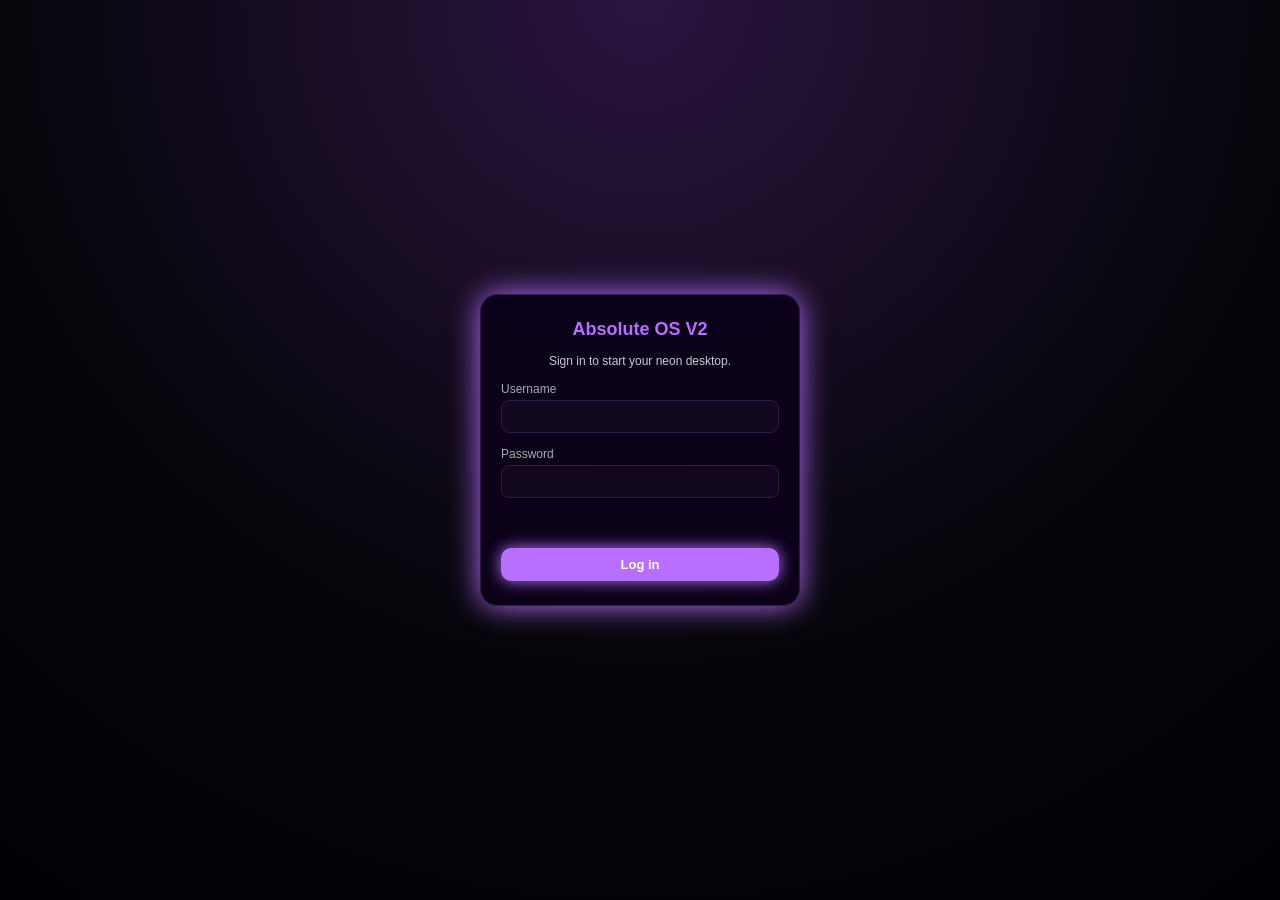
==== commit 68991167: "Update index.html" ====
--- a/index.html
+++ b/index.html
@@ -14,6 +14,17 @@
       overflow: hidden;
     }
 
+    :root {
+      --accent: #b86eff;
+      --accent-soft: #d29bff;
+      --bg-main: #050509;
+      --bg-radial: radial-gradient(circle at top, #2a1540 0, #090910 55%, #050509 100%);
+    }
+
+    body {
+      background: var(--bg-main);
+    }
+
     .particles {
       position: fixed;
       width: 100%;
@@ -27,6 +38,7 @@
       padding: 100px 20px 40px;
       z-index: 1;
       position: relative;
+      margin-left: 120px;
     }
     .hero h1 {
       font-size: 48px;
@@ -70,6 +82,78 @@
       font-size: 13px;
     }
 
+    /* LOGIN SCREEN */
+    #login-screen {
+      position: fixed;
+      inset: 0;
+      background: radial-gradient(circle at top, #2a1540 0, #050509 60%, #020005 100%);
+      display: flex;
+      align-items: center;
+      justify-content: center;
+      z-index: 2000;
+    }
+    .login-card {
+      width: 320px;
+      padding: 24px 20px;
+      border-radius: 18px;
+      background: rgba(10, 0, 25, 0.9);
+      border: 1px solid #2f1b4a;
+      box-shadow: 0 0 30px #b86eff;
+      display: flex;
+      flex-direction: column;
+      gap: 14px;
+    }
+    .login-title {
+      font-size: 18px;
+      font-weight: 700;
+      text-align: center;
+      color: #b86eff;
+    }
+    .login-sub {
+      font-size: 12px;
+      text-align: center;
+      color: #ccc;
+    }
+    .login-field {
+      display: flex;
+      flex-direction: column;
+      gap: 4px;
+      font-size: 12px;
+    }
+    .login-field label {
+      color: #aaa;
+    }
+    .login-field input {
+      padding: 8px 10px;
+      border-radius: 8px;
+      border: 1px solid #2f1b4a;
+      background: #12091f;
+      color: white;
+      outline: none;
+      font-size: 13px;
+    }
+    .login-btn {
+      margin-top: 8px;
+      padding: 9px 0;
+      border-radius: 10px;
+      border: none;
+      background: #b86eff;
+      color: #fff;
+      font-weight: 600;
+      cursor: pointer;
+      box-shadow: 0 0 16px #b86eff;
+      font-size: 13px;
+    }
+    .login-btn:hover {
+      filter: brightness(1.1);
+    }
+    .login-error {
+      font-size: 11px;
+      color: #ff8ba7;
+      min-height: 14px;
+      text-align: center;
+    }
+
     /* FIXED SIDEBAR (A2 – 120px) */
     .sidebar {
       position: fixed;
@@ -77,7 +161,7 @@
       left: 0;
       width: 120px;
       height: 100%;
-      background: radial-gradient(circle at top, #2a1540 0, #090910 55%, #050509 100%);
+      background: var(--bg-radial);
       backdrop-filter: blur(14px);
       display: flex;
       flex-direction: column;
@@ -111,9 +195,6 @@
       fill: #d29bff;
     }
 
-    .hero {
-      margin-left: 120px;
-    }
     .window {
       position: absolute;
       top: 120px;
@@ -415,6 +496,140 @@
       text-align: center;
     }
 
+    /* Proxy browser window */
+    .proxy-browser {
+      display: flex;
+      flex-direction: column;
+      width: 100%;
+      height: 100%;
+      background: rgba(10, 0, 20, 0.7);
+      backdrop-filter: blur(12px);
+    }
+    .proxy-bar {
+      display: flex;
+      gap: 8px;
+      padding: 10px 14px;
+      background: rgba(20, 0, 40, 0.9);
+      border-bottom: 1px solid #2f1b4a;
+    }
+    .proxy-bar input {
+      flex: 1;
+      padding: 8px 10px;
+      border-radius: 8px;
+      border: 1px solid #3a245a;
+      background: #12091f;
+      color: #e0b3ff;
+      outline: none;
+      font-size: 13px;
+    }
+    .proxy-bar button {
+      padding: 8px 14px;
+      border-radius: 8px;
+      border: none;
+      background: #b86eff;
+      color: white;
+      font-size: 13px;
+      cursor: pointer;
+      box-shadow: 0 0 10px #b86eff;
+    }
+    .proxy-bar button:hover {
+      filter: brightness(1.1);
+    }
+    .proxy-iframe-wrapper {
+      flex: 1;
+      width: 100%;
+      overflow: hidden;
+    }
+    .proxy-iframe-wrapper iframe {
+      width: 100%;
+      height: 100%;
+      border: none;
+      background: #050010;
+    }
+
+    /* Settings */
+    .settings-body {
+      padding: 16px;
+      display: flex;
+      flex-direction: column;
+      gap: 12px;
+      font-size: 13px;
+    }
+    .settings-row {
+      display: flex;
+      justify-content: space-between;
+      align-items: center;
+      gap: 10px;
+    }
+    .settings-row label {
+      color: #cbb4ff;
+    }
+    .settings-row select {
+      padding: 6px 10px;
+      border-radius: 8px;
+      border: 1px solid #3a245a;
+      background: #12091f;
+      color: #f5e9ff;
+      font-size: 13px;
+    }
+
+    /* Profile */
+    .profile-body {
+      padding: 16px;
+      display: flex;
+      flex-direction: column;
+      gap: 10px;
+      font-size: 13px;
+    }
+    .profile-label {
+      color: #a8a0c0;
+      font-size: 12px;
+    }
+    .profile-value {
+      color: #d29bff;
+      font-weight: 600;
+    }
+
+    /* Assistant */
+    .assistant-body {
+      display: flex;
+      flex-direction: column;
+      height: 100%;
+      gap: 8px;
+      padding: 10px;
+    }
+    .assistant-log {
+      flex: 1;
+      border-radius: 10px;
+      background: rgba(20, 0, 50, 0.7);
+      padding: 10px;
+      font-size: 13px;
+      overflow-y: auto;
+    }
+    .assistant-input-row {
+      display: flex;
+      gap: 8px;
+    }
+    .assistant-input-row input {
+      flex: 1;
+      padding: 8px;
+      border-radius: 8px;
+      border: none;
+      background: rgba(40, 0, 80, 0.8);
+      color: #f5e9ff;
+      outline: none;
+      font-size: 13px;
+    }
+    .assistant-input-row button {
+      padding: 8px 12px;
+      border-radius: 8px;
+      border: none;
+      background: #b86eff;
+      color: #fff;
+      font-size: 13px;
+      cursor: pointer;
+    }
+
     /* Scrollbars */
     .cinema-scroll::-webkit-scrollbar,
     .cinema-right::-webkit-scrollbar {
@@ -428,6 +643,27 @@
   </style>
 </head>
 <body>
+  <!-- LOGIN -->
+  <div id="login-screen">
+    <div class="login-card">
+      <div class="login-title">Absolute OS V2</div>
+      <div class="login-sub">Sign in to start your neon desktop.</div>
+
+      <div class="login-field">
+        <label for="login-username">Username</label>
+        <input id="login-username" type="text" autocomplete="off" />
+      </div>
+      <div class="login-field">
+        <label for="login-password">Password</label>
+        <input id="login-password" type="password" />
+      </div>
+
+      <div class="login-error" id="login-error"></div>
+
+      <button class="login-btn" onclick="handleLogin()">Log in</button>
+    </div>
+  </div>
+
   <div class="particles"></div>
 
   <!-- SIDEBAR -->
@@ -517,40 +753,36 @@
               <option value="vidsrccc">VidSrc CC</option>
               <option value="embedsu">EmbedSu</option>
             </select>
-            <span>• Click any poster to play.</span>
           </div>
           <div class="cinema-scroll" id="cinema-scroll">
-            <div class="section-title">Trending Now</div>
+            <div class="section-title">Trending</div>
             <div class="card-row" id="trending-row"></div>
 
-            <div class="section-title">Browse Library</div>
+            <div class="section-title">Library</div>
             <div class="tab-row">
-              <button class="tab-btn active" id="tab-movies" onclick="setLibraryTab('movies')">Movies</button>
-              <button class="tab-btn" id="tab-series" onclick="setLibraryTab('series')">Series</button>
+              <button id="tab-movies" class="tab-btn active" onclick="setLibraryTab('movies')">Movies</button>
+              <button id="tab-series" class="tab-btn" onclick="setLibraryTab('series')">Series</button>
             </div>
             <div class="grid-list" id="library-grid"></div>
             <div class="load-more" id="load-more-label">Scroll to load more…</div>
           </div>
         </div>
         <div class="cinema-right">
-          <div class="section-title">Now Playing</div>
-          <div class="hero-info-title" id="info-title">Select a title to start</div>
-          <div class="hero-info-meta" id="info-meta"></div>
+          <div class="hero-info-title" id="info-title">Select a title</div>
+          <div class="hero-info-meta" id="info-meta">Movie / Series info will appear here.</div>
           <div class="hero-info-desc" id="info-desc">
-            Choose any movie or series from Trending or the Library to load it into the player using your selected server.
+            Choose something from Trending or Library to start streaming.
           </div>
-
-          <div class="section-title">Details</div>
           <div class="chips-row" id="info-chips"></div>
         </div>
       </div>
     </div>
   </div>
 
-  <!-- Cine-Hub Mode -->
+  <!-- Cine-Hub Window -->
   <div id="window-cinehub" class="window">
     <div class="window-header" onmousedown="startDrag(event, this.parentElement)">
-      <span>Cine-Hub Mode</span>
+      <span>Cine-Hub</span>
       <button class="close-btn" onclick="closeWindow('cinehub')">Close</button>
     </div>
     <iframe src="https://cine-hub-blocked.netlify.app"></iframe>
@@ -562,359 +794,197 @@
       <span>Apps</span>
       <button class="close-btn" onclick="closeWindow('apps')">Close</button>
     </div>
-    <div class="window-body apps-body">
-      <div class="apps-sidebar">
-        <div class="apps-group-title">Social</div>
-        <div class="app-tile" onclick="openDiscord()">
-          <strong>Discord</strong><br>
-          Open Absolute OS server
+    <div class="window-body">
+      <div class="apps-body">
+        <div class="apps-sidebar">
+          <div class="apps-group-title">Cloud Gaming</div>
+          <div class="app-tile" onclick="loadApp('geforce')"><strong>GeForce NOW</strong><br/>NVIDIA cloud gaming</div>
+          <div class="app-tile" onclick="loadApp('xbox')"><strong>Xbox Cloud</strong><br/>Xbox Game Pass</div>
+
+          <div class="apps-group-title">Games & Social</div>
+          <div class="app-tile" onclick="loadApp('roblox')"><strong>Roblox</strong><br/>Play & create</div>
+          <div class="app-tile" onclick="loadApp('tiktok')"><strong>TikTok</strong><br/>Short videos</div>
+          <div class="app-tile" onclick="loadApp('instagram')"><strong>Instagram</strong><br/>Photos & reels</div>
+          <div class="app-tile" onclick="loadApp('twitter')"><strong>X (Twitter)</strong><br/>Social feed</div>
+          <div class="app-tile" onclick="loadApp('reddit')"><strong>Reddit</strong><br/>Communities</div>
+
+          <div class="apps-group-title">Media</div>
+          <div class="app-tile" onclick="loadApp('youtube')"><strong>YouTube</strong><br/>Videos</div>
+          <div class="app-tile" onclick="loadApp('spotify')"><strong>Spotify</strong><br/>Music</div>
+          <div class="app-tile" onclick="loadApp('twitch')"><strong>Twitch</strong><br/>Live streams</div>
         </div>
-        <div class="app-tile" onclick="loadApp('tiktok')">
-          <strong>TikTok</strong><br>
-          Scroll short videos
-        </div>
-        <div class="app-tile" onclick="loadApp('instagram')">
-          <strong>Instagram</strong><br>
-          Feed & reels
-        </div>
-        <div class="app-tile" onclick="loadApp('twitter')">
-          <strong>X (Twitter)</strong><br>
-          Timeline & posts
-        </div>
-        <div class="app-tile" onclick="loadApp('reddit')">
-          <strong>Reddit</strong><br>
-          Communities & threads
-        </div>
-
-        <div class="apps-group-title">Gaming</div>
-        <div class="app-tile" onclick="loadApp('roblox')">
-          <strong>Roblox</strong><br>
-          Play in browser
-        </div>
-        <div class="app-tile" onclick="loadApp('geforce')">
-          <strong>GeForce NOW</strong><br>
-          Cloud gaming
-        </div>
-        <div class="app-tile" onclick="loadApp('xbox')">
-          <strong>Xbox Cloud</strong><br>
-          Xbox streaming
-        </div>
-
-        <div class="apps-group-title">Media</div>
-        <div class="app-tile" onclick="loadApp('youtube')">
-          <strong>YouTube</strong><br>
-          Videos & streams
-        </div>
-        <div class="app-tile" onclick="loadApp('spotify')">
-          <strong>Spotify</strong><br>
-          Music & playlists
-        </div>
-        <div class="app-tile" onclick="loadApp('twitch')">
-          <strong>Twitch</strong><br>
-          Live streams
+        <div class="apps-main">
+          <div id="apps-iframe-container" class="apps-placeholder">
+            Select an app on the left to launch it here.
+          </div>
         </div>
       </div>
-      <div class="apps-main">
-        <div id="apps-iframe-container" class="apps-placeholder">
-          Select an app on the left to load it here.
+    </div>
+  </div>
+
+  <!-- Proxy / Browser Window -->
+  <div id="window-proxy" class="window">
+    <div class="window-header" onmousedown="startDrag(event, this.parentElement)">
+      <span>Cyber Browser</span>
+      <button class="close-btn" onclick="closeWindow('proxy')">Close</button>
+    </div>
+    <div class="proxy-browser">
+      <form class="proxy-bar" onsubmit="return handleProxySubmit(event)">
+        <input id="proxy-url-input" type="text" placeholder="Enter URL or search apps (roblox, tiktok, youtube...)" autocomplete="off" />
+        <button type="submit">Go</button>
+      </form>
+      <div class="proxy-iframe-wrapper">
+        <iframe id="proxy-browser-iframe" allow="fullscreen; autoplay; clipboard-read; clipboard-write;"></iframe>
+      </div>
+    </div>
+  </div>
+
+  <!-- Settings Window -->
+  <div id="window-settings" class="window">
+    <div class="window-header" onmousedown="startDrag(event, this.parentElement)">
+      <span>Settings</span>
+      <button class="close-btn" onclick="closeWindow('settings')">Close</button>
+    </div>
+    <div class="window-body">
+      <div class="settings-body">
+        <div class="settings-row">
+          <label for="theme-select">Accent theme</label>
+          <select id="theme-select" onchange="changeTheme(this.value)">
+            <option value="purple">Neon Purple</option>
+            <option value="blue">Cyber Blue</option>
+            <option value="green">Matrix Green</option>
+            <option value="red">Crimson</option>
+          </select>
+        </div>
+        <div class="settings-row">
+          <label for="bg-select">Background style</label>
+          <select id="bg-select" onchange="changeBackground(this.value)">
+            <option value="radial">Radial Glow</option>
+            <option value="linear">Linear Gradient</option>
+            <option value="solid">Solid Dark</option>
+          </select>
         </div>
       </div>
     </div>
   </div>
 
-  <!-- Assistant -->
+  <!-- Profile Window -->
+  <div id="window-profile" class="window">
+    <div class="window-header" onmousedown="startDrag(event, this.parentElement)">
+      <span>Profile</span>
+      <button class="close-btn" onclick="closeWindow('profile')">Close</button>
+    </div>
+    <div class="window-body">
+      <div class="profile-body">
+        <div>
+          <div class="profile-label">Username</div>
+          <div class="profile-value" id="profile-username">—</div>
+        </div>
+        <div>
+          <div class="profile-label">Login time</div>
+          <div class="profile-value" id="profile-login-time">—</div>
+        </div>
+        <div>
+          <div class="profile-label">Time on site</div>
+          <div class="profile-value" id="profile-session-duration">0s</div>
+        </div>
+        <div>
+          <div class="profile-label">Sites opened in browser</div>
+          <div class="profile-value" id="profile-sites-opened">0</div>
+        </div>
+      </div>
+    </div>
+  </div>
+
+  <!-- Assistant Window -->
   <div id="window-assistant" class="window">
     <div class="window-header" onmousedown="startDrag(event, this.parentElement)">
       <span>Assistant</span>
       <button class="close-btn" onclick="closeWindow('assistant')">Close</button>
     </div>
-    <div style="padding:16px;font-size:14px;color:#ccc;">
-      AI Assistant coming soon. This will be your built-in copilot for Absolute OS.
+    <div class="window-body">
+      <div class="assistant-body">
+        <div id="assistant-log" class="assistant-log">
+          <div>Welcome to Absolute OS Assistant. This is a local log — you can wire it to anything later.</div>
+        </div>
+        <div class="assistant-input-row">
+          <input id="assistant-input" type="text" placeholder="Type something..." />
+          <button onclick="sendAssistant()">Send</button>
+        </div>
+      </div>
     </div>
   </div>
-<!-- Proxy (Cyberpunk Browser) -->
-<div id="window-proxy" class="window">
-  <div class="window-header" onmousedown="startDrag(event, this.parentElement)">
-    <span style="color:#b36bff;">Cyber Browser</span>
-    <button class="close-btn" onclick="closeWindow('proxy')">Close</button>
-  </div>
-
-  <div class="proxy-browser" style="height:100%;display:flex;flex-direction:column;background:rgba(10,0,20,0.6);backdrop-filter:blur(12px);border:1px solid #6a00ff;box-shadow:0 0 20px #6a00ff;">
-    
-    <!-- Cyberpunk URL Bar -->
-    <form id="proxy-form" onsubmit="return handleProxySubmit(event)" 
-      style="display:flex;gap:8px;padding:12px;background:rgba(20,0,40,0.6);border-bottom:1px solid #6a00ff;">
-      
-      <input id="proxy-url-input"
-        type="text"
-        placeholder="Enter URL or search..."
-        autocomplete="off"
-        style="flex:1;padding:10px;border:none;border-radius:8px;
-        background:rgba(50,0,100,0.4);color:#e0b3ff;
-        outline:none;box-shadow:0 0 10px #6a00ff inset;">
-      
-      <button type="submit"
-        style="padding:10px 16px;border:none;border-radius:8px;
-        background:#6a00ff;color:white;font-weight:bold;
-        cursor:pointer;box-shadow:0 0 12px #6a00ff;">
-        Go
-      </button>
-    </form>
-
-    <!-- Browser iframe -->
-    <iframe id="proxy-browser-iframe"
-      style="flex:1;width:100%;border:none;background:#050010;"
-      allow="fullscreen; autoplay; clipboard-read; clipboard-write;">
-    </iframe>
-
-  </div>
-</div>
-
-
-
-  <!-- Settings -->
-  <div id="window-settings" class="window">
-    <div class="window-header" onmousedown="startDrag(event, this.parentElement)">
-      <span>Settings</span>
-      <button class="close-btn" onclick="closeWindow('settings')">Close</button>
-    </div>
-    <div style="padding:16px;font-size:14px;color:#ccc;">
-      Settings placeholder. Later we can add theme toggles, layout options, and more.
-    </div>
-  </div>
-
-  <!-- Profile -->
-  <div id="window-profile" class="window">
-    <div class="window-header" onmousedown="startDrag(event, this.parentElement)">
-      <span>Profile</span>
-      <button class="close-btn" onclick="closeWindow('profile')">Close</button>
-    </div>
-    <div style="padding:16px;font-size:14px;color:#ccc;">
-      Profile placeholder. You can add user info, avatars, and stats here later.
-    </div>
-  </div>
 
   <script>
-    /* ---------- DATA (TMDB poster support) ---------- */
-    const TMDB_BASE = 'https://image.tmdb.org/t/p/w500';
-
-    // Example: some real posterPath values for big titles.
-    // You can add more posterPath fields as you like.
-    const movies = [
-      { t:'Dune: Part Two', id:'693134', g:'Sci-Fi, Adventure', d:'166 min', posterPath:'/8b8R8l88Qje9dn9OE8PY05Nxl1X.jpg' },
-      { t:'Kung Fu Panda 4', id:'1011985', g:'Animation, Family', d:'94 min', posterPath:'/kDp1vUBnMpe8ak4rjgl3cLELqjU.jpg' },
-      { t:'Godzilla x Kong: The New Empire', id:'823464', g:'Action, Sci-Fi', d:'115 min', posterPath:'/tMefBSflR6PGQLv7WvFPpKLZkyk.jpg' },
-      { t:'Aquaman and the Lost Kingdom', id:'572802', g:'Action, Adventure', d:'124 min', posterPath:'/8xV47NDrjdZDpkVcCFqkdHa3T0C.jpg' },
-      { t:'Oppenheimer', id:'872585', g:'Drama, History', d:'180 min', posterPath:'/ptpr0kGAckfQkJeJIt8st5dglvd.jpg' },
-      { t:'Poor Things', id:'792307', g:'Sci-Fi, Romance', d:'141 min', posterPath:'/kCGlIMHnOm8JPXq3rXM6c5wMxcT.jpg' },
-      { t:'Napoleon', id:'753342', g:'History, War', d:'158 min', posterPath:'/vcZWJGvB5xydWuUO1vaTLI82tGi.jpg' },
-      { t:'Migration', id:'940551', g:'Animation, Comedy', d:'83 min', posterPath:'/ldfCF9RhR40mppkzmftxapaHeTo.jpg' },
-      { t:'Road House', id:'335977', g:'Action, Thriller', d:'121 min', posterPath:'/bXi6IQiQDHD00JFio5ZSZOeRSBh.jpg' },
-      { t:'Wonka', id:'787699', g:'Comedy, Family', d:'116 min', posterPath:'/qhb1qOilapbapxWQn9jtRCMwXJF.jpg' },
-      { t:'Anyone But You', id:'1072790', g:'Romance, Comedy', d:'103 min', posterPath:'/yRt7MGBElkLQOYRvLTT1b3B1rcp.jpg' },
-      { t:'Wish', id:'1022789', g:'Animation, Family', d:'95 min', posterPath:'/AcoVfiv1rrWOmAdpnAMnM56ki19.jpg' },
-      { t:'Killers of the Flower Moon', id:'466420', g:'Crime, History', d:'206 min', posterPath:'/dB6Krk806zeqd0YNp2ngQ9zXteH.jpg' },
-      { t:'The Beekeeper', id:'866398', g:'Action, Thriller', d:'105 min', posterPath:'/A7EByudX0eOzlkQ2FIbogzyazm2.jpg' },
-      { t:'Argylle', id:'848538', g:'Action, Comedy', d:'139 min', posterPath:'/95VlSEfLMqeX36UVcHJuNlWEpwf.jpg' },
-      { t:'Madame Web', id:'507089', g:'Action, Sci-Fi', d:'116 min', posterPath:'/rULWuutDcN5NvtiZi4FRPzRYWSh.jpg' },
-      { t:'Bob Marley: One Love', id:'850165', g:'Music, History', d:'107 min', posterPath:'/mKWalirPreEdCKDJjc5TKeOP2xi.jpg' },
-      { t:'The Marvels', id:'609681', g:'Sci-Fi, Action', d:'105 min', posterPath:'/9GBhzXMFjgcZ3FdR9w3bUMMTps5.jpg' },
-      { t:'Godzilla Minus One', id:'940551', g:'Sci-Fi, Kaiju', d:'124 min' }, // example without posterPath
-      { t:'Spider-Man: Across the Spider-Verse', id:'569094', g:'Animation, Action', d:'140 min', posterPath:'/8Vt6mWEReuy4Of61Lnj5Xj704m8.jpg' },
-      { t:'Guardians of the Galaxy Vol. 3', id:'447365', g:'Sci-Fi, Adventure', d:'150 min', posterPath:'/r2J02Z2OpNTctfOSN1Ydgii51I3.jpg' },
-      { t:'John Wick: Chapter 4', id:'603692', g:'Action, Thriller', d:'169 min', posterPath:'/vZloFAK7NmvMGKE7VkF5UHaz0I.jpg' }
-    ];
-
-    const moviesPart2 = [
-      { t:'Terrifier 3', id:'1100782', g:'Horror, Slasher', d:'125 min' },
-      { t:'Smile 2', id:'1100785', g:'Horror, Thriller', d:'127 min' },
-      { t:'Conclave', id:'974950', g:'Thriller, Drama', d:'120 min' },
-      { t:'The Substance', id:'933260', g:'Horror, Drama', d:'140 min' },
-      { t:'Heretic', id:'1114513', g:'Horror, Thriller', d:'110 min' },
-      { t:'Red One', id:'802219', g:'Action, Fantasy', d:'123 min' },
-      { t:'Kraven the Hunter', id:'76669', g:'Action, Adventure', d:'127 min' },
-      { t:'Better Man', id:'812225', g:'Drama, Music', d:'134 min' },
-      { t:'The Amateur', id:'1058574', g:'Thriller, Action', d:'115 min' },
-      { t:'In the Grey', id:'1129598', g:'Action, Crime', d:'120 min' },
-      { t:'Ballerina', id:'1003580', g:'Action, Thriller', d:'110 min' },
-      { t:'Wolfs', id:'877817', g:'Thriller, Comedy', d:'108 min' },
-      { t:'High Forces', id:'1344132', g:'Action, Thriller', d:'115 min' },
-      { t:'Transformers One', id:'698687', g:'Animation, Action', d:'104 min' },
-      { t:'The Old Guard 2', id:'714277', g:'Action, Fantasy', d:'125 min' },
-      { t:'Havoc', id:'801002', g:'Action, Thriller', d:'118 min' },
-      { t:'Constantine 2', id:'1025555', g:'Fantasy, Horror', d:'130 min' },
-      { t:'I Am Legend 2', id:'945657', g:'Sci-Fi, Drama', d:'125 min' },
-      { t:'28 Years Later', id:'1222411', g:'Horror, Sci-Fi', d:'115 min' },
-      { t:'Now You See Me 3', id:'393624', g:'Thriller, Crime', d:'110 min' },
-      { t:'The Woman in the Yard', id:'1231920', g:'Horror, Thriller', d:'95 min' },
-      { t:'Drop', id:'1241154', g:'Thriller, Mystery', d:'102 min' },
-      { t:'The Monkey', id:'1144962', g:'Horror, Supernatural', d:'105 min' },
-      { t:'The Running Man', id:'1101547', g:'Sci-Fi, Action', d:'120 min' },
-      { t:'Flow', id:'1281826', g:'Animation, Adventure', d:'84 min' },
-      { t:'The Brutalist', id:'742784', g:'Drama, History', d:'215 min' },
-      { t:'Anora', id:'1064213', g:'Comedy, Drama', d:'139 min' },
-      { t:'Emilia Pérez', id:'974950', g:'Musical, Crime', d:'130 min' },
-      { t:'The Piano Lesson', id:'1111873', g:'Drama, Music', d:'125 min' },
-      { t:'A Real Pain', id:'1131755', g:'Comedy, Drama', d:'90 min' },
-      { t:'Presence', id:'1165415', g:'Horror, Thriller', d:'85 min' },
-      { t:'The End', id:'927421', g:'Musical, Drama', d:'148 min' },
-      { t:'Nightbitch', id:'973652', g:'Comedy, Horror', d:'103 min' },
-      { t:'Carry-On', id:'1011114', g:'Thriller, Action', d:'119 min' },
-      { t:'Back in Action', id:'1002185', g:'Action, Comedy', d:'110 min' },
-      { t:'The Gorge', id:'961019', g:'Romance, Action', d:'126 min' },
-      { t:'The Electric State', id:'714125', g:'Sci-Fi, Adventure', d:'135 min' },
-      { t:'Black Bag', id:'1231245', g:'Thriller, Drama', d:'110 min' },
-      { t:'The Battle of Baktan Cross', id:'1213456', g:'Drama, Action', d:'140 min' },
-      { t:'Frankenstein', id:'1115545', g:'Horror, Sci-Fi', d:'130 min' },
-      { t:'Dracula: A Love Tale', id:'1200114', g:'Horror, Romance', d:'125 min' },
-      { t:'Cliffs of Freedom', id:'1055566', g:'Drama, History', d:'137 min' },
-      { t:'The Unholy', id:'632357', g:'Horror, Mystery', d:'99 min' },
-      { t:'The Ritual', id:'433808', g:'Horror, Mystery', d:'94 min' },
-      { t:'Apostle', id:'471474', g:'Horror, Thriller', d:'130 min' },
-      { t:'No One Will Save You', id:'883107', g:'Sci-Fi, Thriller', d:'93 min' },
-      { t:'Barbarian', id:'927339', g:'Horror, Thriller', d:'102 min' },
-      { t:'Pearl', id:'985939', g:'Horror, Drama', d:'102 min' },
-      { t:'X', id:'760104', g:'Horror, Slasher', d:'105 min' },
-      { t:'Talk to Me', id:'1008042', g:'Horror, Thriller', d:'95 min' }
-    ];
-
-    const moviesPart3 = [
-      { t:'The Menu', id:'593643', g:'Horror, Comedy', d:'107 min' },
-      { t:'Bullet Train', id:'718930', g:'Action, Comedy', d:'126 min', posterPath:'/jJF4t9vWZP9F1QX8uXkMlnPpKkF.jpg' },
-      { t:'The Northman', id:'639933', g:'Action, Adventure', d:'137 min', posterPath:'/zhLKlUaF1SEpO58ppHIAyENkwgw.jpg' },
-      { t:'Everything Everywhere All at Once', id:'545611', g:'Action, Sci-Fi', d:'139 min', posterPath:'/w3LxiVYdWWRvEVdn5RYq6jIqkb1.jpg' },
-      { t:'Top Gun: Maverick', id:'361743', g:'Action, Drama', d:'130 min', posterPath:'/62HCnUTziyWcpDaBO2i1DX17ljH.jpg' },
-      { t:'The Batman', id:'414906', g:'Crime, Mystery', d:'176 min', posterPath:'/74xTEgt7R36Fpooo50r9T25onhq.jpg' },
-      { t:'The Whale', id:'785084', g:'Drama', d:'117 min', posterPath:'/jQ0gylJMxWSL490sy0RrPj1Lj7e.jpg' },
-      { t:'Aftersun', id:'965150', g:'Drama', d:'102 min', posterPath:'/hYhZ8Qk8q6Z9QnT0y1gXkGumZ3C.jpg' },
-      { t:'Tár', id:'817758', g:'Drama, Music', d:'158 min', posterPath:'/dRVAlaU0vbG6hMf2K45NSiIyoUe.jpg' },
-      { t:'Babylon', id:'615777', g:'Drama, Comedy', d:'189 min', posterPath:'/wjOHjWCUE0YzDiEzKv8AfqHj3ir.jpg' },
-      { t:'Beau Is Afraid', id:'798286', g:'Adventure, Comedy', d:'179 min', posterPath:'/zXk3fF5sZ0ZxZqVQSWXKqHcIu7C.jpg' },
-      { t:'Asteroid City', id:'747188', g:'Comedy, Sci-Fi', d:'105 min', posterPath:'/qdq40gRS8xKnpFt5V75t6lUHgpx.jpg' },
-      { t:'Saltburn', id:'930564', g:'Drama, Thriller', d:'131 min', posterPath:'/qjhahNLSZ705B5JP92YMEYPocPz.jpg' },
-      { t:'The Killer', id:'800158', g:'Crime, Thriller', d:'118 min', posterPath:'/e7olqFmF8GftkEd7k5Cw0U2y0Jd.jpg' },
-      { t:'Extraction 2', id:'697843', g:'Action, Thriller', d:'123 min', posterPath:'/7gKI9hpEMcZUQpNgKrkDzJpbnNS.jpg' },
-      { t:'Rebel Moon - Part One', id:'848326', g:'Sci-Fi, Action', d:'134 min', posterPath:'/ui4DrH1cKk2vkHshcUcGt2lKxCm.jpg' },
-      { t:'Leave the World Behind', id:'726209', g:'Thriller, Drama', d:'141 min', posterPath:'/29rhl1xopxA7JlGVVsf1UHfYPvN.jpg' },
-      { t:'The Holdovers', id:'840430', g:'Drama, Comedy', d:'133 min', posterPath:'/jLLtx3nTRSLGPAKl4RoIv1FbEBr.jpg' },
-      { t:'Past Lives', id:'666277', g:'Drama, Romance', d:'106 min', posterPath:'/k3waqVXSnvCZWfJYNtdamTgTtTA.jpg' },
-      { t:'Dream Scenario', id:'1016084', g:'Comedy, Fantasy', d:'102 min', posterPath:'/9u6HEtZJdZDjPGGJq6YEuhPnoan.jpg' },
-      { t:'The Flash', id:'298618', g:'Action, Adventure', d:'144 min', posterPath:'/rktDFPbfHfUbArZ6OOOKsXcv0Bm.jpg' }
-    ];
-
-    const moviesPart4 = [
-      { t:'Inception', id:'27205', g:'Sci-Fi, Action', d:'148 min', posterPath:'/edv5CZvWj09upOsy2Y6IwDhK8bt.jpg' },
-      { t:'Interstellar', id:'157336', g:'Sci-Fi, Drama', d:'169 min', posterPath:'/gEU2QniE6E77NI6lCU6MxlNBvIx.jpg' },
-      { t:'The Dark Knight', id:'155', g:'Action, Crime', d:'152 min', posterPath:'/qJ2tW6WMUDux911r6m7haRef0WH.jpg' },
-      { t:'Pulp Fiction', id:'680', g:'Thriller, Crime', d:'154 min', posterPath:'/d5iIlFn5s0ImszYzBPb8JPIfbXD.jpg' },
-      { t:'Fight Club', id:'550', g:'Drama', d:'139 min', posterPath:'/a26cQPRhJPX6GbWfQbvZdrrp9j9.jpg' },
-      { t:'Forrest Gump', id:'13', g:'Drama, Romance', d:'142 min', posterPath:'/arw2vcBveWOVZr6pxd9XTd1TdQa.jpg' },
-      { t:'The Matrix', id:'603', g:'Sci-Fi, Action', d:'136 min', posterPath:'/f89U3ADr1oiB1s9GkdPOEpXUk5H.jpg' },
-      { t:'Spider-Man: No Way Home', id:'634649', g:'Action, Adventure', d:'148 min', posterPath:'/1g0dhYtq4irTY1GPXvft6k4YLjm.jpg' },
-      { t:'Avengers: Endgame', id:'299534', g:'Action, Adventure', d:'181 min', posterPath:'/or06FN3Dka5tukK1e9sl16pB3iy.jpg' },
-      { t:'Parasite', id:'496243', g:'Thriller, Drama', d:'132 min', posterPath:'/7IiTTgloJzvGI1TAYymCfbfl3vT.jpg' },
-      { t:'Joker', id:'475557', g:'Crime, Drama', d:'122 min', posterPath:'/udDclJoHjfjb8Ekgsd4FDteOkCU.jpg' },
-      { t:'The Wolf of Wall Street', id:'106646', g:'Comedy, Crime', d:'180 min', posterPath:'/34m2tygAYBGqA9MXKhRDtzYd4MR.jpg' },
-      { t:'Blade Runner 2049', id:'335984', g:'Sci-Fi, Drama', d:'164 min', posterPath:'/gajva2L0rPYkEWjzgFlBXCAVBE5.jpg' },
-      { t:'Arrival', id:'329865', g:'Sci-Fi, Mystery', d:'116 min', posterPath:'/x2FJsf1ElAgr63Y3PNPtJrcmpoe.jpg' },
-      { t:'Mad Max: Fury Road', id:'76341', g:'Action, Adventure', d:'120 min', posterPath:'/kqjL17yufvn9OVLyXYpvtyrFfak.jpg' },
-      { t:'Coco', id:'354912', g:'Animation, Family', d:'105 min', posterPath:'/gGEsBPAijhVUFoiNpgZXqRVWJt2.jpg' },
-      { t:'The Lion King', id:'8587', g:'Animation, Family', d:'89 min', posterPath:'/sKCr78MXSLixwmZ8DyJLrpMsd15.jpg' },
-      { t:'Gladiator', id:'98', g:'Action, Drama', d:'155 min', posterPath:'/ty8TGRuvJLPUmAR1H1nRIsgwvim.jpg' },
-      { t:'Shrek', id:'808', g:'Animation, Comedy', d:'90 min', posterPath:'/iB64vpL3dIObOtMZgX3RqdVdQDc.jpg' },
-      { t:'Toy Story', id:'862', g:'Animation, Family', d:'81 min', posterPath:'/uXDfjJbdP4ijW5hWSBrPrlKpxab.jpg' },
-      { t:'The Godfather', id:'238', g:'Drama, Crime', d:'175 min', posterPath:'/3bhkrj58Vtu7enYsRolD1fZdja1.jpg' },
-      { t:'Scarface', id:'111', g:'Action, Crime', d:'170 min', posterPath:'/iQ5ztdjvteGeboxtmRdXEChJOHh.jpg' },
-      { t:'Goodfellas', id:'769', g:'Drama, Crime', d:'145 min', posterPath:'/aKuFiU82s5ISJpGZp7YkIr3kCUd.jpg' },
-      { t:'The Green Mile', id:'497', g:'Drama, Fantasy', d:'189 min', posterPath:'/8VG8fDNiy50H4FedGwdSVUPoaJe.jpg' },
-      { t:'Se7en', id:'807', g:'Thriller, Mystery', d:'127 min', posterPath:'/6yoghtyTpznpBik8EngEmJskVUO.jpg' },
-      { t:'The Silence of the Lambs', id:'274', g:'Thriller, Horror', d:'118 min', posterPath:'/uS9m8OBk1A8eM9I042bx8XXpqAq.jpg' },
-      { t:'The Shining', id:'694', g:'Horror, Thriller', d:'146 min', posterPath:'/9fgh3Ns1iRzlQNYuJyK0ARQZU7w.jpg' },
-      { t:'Alien', id:'348', g:'Horror, Sci-Fi', d:'117 min', posterPath:'/vfrQk5IPloGg1v9Rzbh2Eg3VGyM.jpg' },
-      { t:'Psycho', id:'539', g:'Horror, Thriller', d:'109 min', posterPath:'/yz4QVuxbWZpLCSfu5ZrjYV7xZ7z.jpg' },
-      { t:'Halloween', id:'948', g:'Horror, Thriller', d:'91 min', posterPath:'/wjiG7hGw1rX0Z8H1rG0h0uT1w3l.jpg' },
-      { t:'Scream', id:'4232', g:'Horror, Mystery', d:'111 min', posterPath:'/aXAByjBN8UhaYjQkZx7Kc2VYNYO.jpg' },
-      { t:'The Conjuring', id:'138843', g:'Horror, Thriller', d:'112 min', posterPath:'/wVYREutTvI2tmxr6ujrHT704wGF.jpg' },
-      { t:'Hereditary', id:'493922', g:'Horror, Mystery', d:'127 min', posterPath:'/lHV8HHlhwNup2VbpiACtlKzaGIQ.jpg' },
-      { t:'Midsommar', id:'530385', g:'Horror, Drama', d:'148 min', posterPath:'/7LEI8ulZzO5gy9Ww2NVCrKmHeDZ.jpg' },
-      { t:'Get Out', id:'419430', g:'Horror, Thriller', d:'104 min', posterPath:'/1SwAVYpuLj8KsHxllTF8Dt9dSSX.jpg' },
-      { t:'A Quiet Place', id:'447332', g:'Horror, Sci-Fi', d:'90 min', posterPath:'/nAU74GmpUk7t5iklEp3bufwDq4n.jpg' },
-      { t:'The Invisible Man', id:'570670', g:'Horror, Sci-Fi', d:'124 min', posterPath:'/5EufsDwXdY2CVttYOk2WtYhgKpa.jpg' },
-      { t:'Saw', id:'176', g:'Horror, Mystery', d:'103 min', posterPath:'/dHYvIgsax8ZFgkz1OslE4V6Pnf5.jpg' },
-      { t:'Insidious', id:'49018', g:'Horror, Thriller', d:'103 min', posterPath:'/2lXxVJzxY3p4rK0uQqz3gq8QW3U.jpg' },
-      { t:'Smile', id:'882598', g:'Horror, Mystery', d:'115 min', posterPath:'/aPqcQwu4VGEewPhagWNncDbJ9Xp.jpg' }
-    ];
-
-    const tvSeries = [
-      { t:'The Last of Us', id:'100088', g:'Drama, Sci-Fi', d:'50-80 min', posterPath:'/uKvVjHNqB5VmOrdxqAt2F7J78ED.jpg' },
-      { t:'Shōgun', id:'111451', g:'Drama, War', d:'60 min', posterPath:'/7O4iVfOMQmdCSxhOg1WnzG1AgYT.jpg' },
-      { t:'Fallout', id:'123012', g:'Sci-Fi, Action', d:'55 min', posterPath:'/AnsSKR9LuK0T9bAOcPVA3PUvyWj.jpg' },
-      { t:'The Bear', id:'139305', g:'Drama, Comedy', d:'30 min', posterPath:'/o9PSd0Y1WgPbqLzS9vZsM9iZq8U.jpg' },
-      { t:'The Boys', id:'76479', g:'Action, Sci-Fi', d:'60 min', posterPath:'/mY7SeH4HFFxW1hiI6cWuwCRKptN.jpg' },
-      { t:'House of the Dragon', id:'94997', g:'Fantasy, Drama', d:'60 min', posterPath:'/1X4h40fcB4WWUmIBK0auT4zRBAV.jpg' },
-      { t:'Succession', id:'76331', g:'Drama', d:'60 min', posterPath:'/7HW47XbkNQ5fiwQFYGWdw9gs144.jpg' },
-      { t:'Severance', id:'95396', g:'Sci-Fi, Thriller', d:'50 min', posterPath:'/pGx6O6IwqADOsgmqWzPysmWnOyr.jpg' },
-      { t:'The White Lotus', id:'110316', g:'Comedy, Drama', d:'60 min', posterPath:'/oqP1qEZccq5AD9TVTIaO6IGUj7o.jpg' },
-      { t:'Beef', id:'154385', g:'Comedy, Drama', d:'35 min', posterPath:'/5QNaG0reQfQWp5rYHjdYqZkZ3PA.jpg' },
-      { t:'Yellowstone', id:'73586', g:'Western, Drama', d:'50 min', posterPath:'/iqWCUwLcjkVgtpsDLs8xx8kscg6.jpg' },
-      { t:'Stranger Things', id:'66732', g:'Sci-Fi, Horror', d:'50-90 min', posterPath:'/x2LSRK2Cm7MZhjluni1msVJ3wDF.jpg' },
-      { t:'The Mandalorian', id:'82856', g:'Sci-Fi, Action', d:'40 min', posterPath:'/sWgBv7LV2PRoQgkxwlibdGXKz1S.jpg' },
-      { t:'The Crown', id:'65494', g:'Drama, History', d:'60 min', posterPath:'/uK1OqfH1Z1vK2xVqQ3i4KpQ9h9H.jpg' },
-      { t:'Bridgerton', id:'110316', g:'Romance, Drama', d:'60 min' },
-      { t:'Euphoria', id:'85552', g:'Drama', d:'55 min', posterPath:'/jtnfNzqZwN4E32FGGxx1YZaBWWf.jpg' },
-      { t:'Squid Game', id:'110316', g:'Thriller, Drama', d:'50 min' },
-      { t:'Dark', id:'70523', g:'Sci-Fi, Mystery', d:'60 min', posterPath:'/apbrvFWUG7T8RQUOL0Z3gBVQ8aG.jpg' },
-      { t:'Breaking Bad', id:'1396', g:'Drama, Crime', d:'45 min', posterPath:'/ggFHVNu6YYI5L9pCfOacjizRGt.jpg' },
-      { t:'Game of Thrones', id:'1399', g:'Fantasy, Drama', d:'60 min', posterPath:'/u3bZgnGQ9T01sWNhyveQz0wH0Hl.jpg' },
-      { t:'Better Call Saul', id:'60059', g:'Crime, Drama', d:'50 min', posterPath:'/fC2HDm5t0kHl7mTm7jxMR31b7by.jpg' },
-      { t:'Cobra Kai', id:'77169', g:'Action, Comedy', d:'35 min', posterPath:'/6POBWybSBDBKjSs1VAQcnQC1qyt.jpg' },
-      { t:'Wednesday', id:'119051', g:'Fantasy, Comedy', d:'50 min', posterPath:'/9PFonBhy4cQy7Jz20NpMygczOkv.jpg' },
-      { t:'Loki', id:'84958', g:'Action, Sci-Fi', d:'50 min', posterPath:'/voHUmluYmKyleFkTu3lOXQG702u.jpg' },
-      { t:'Arcane', id:'94605', g:'Animation, Sci-Fi', d:'40 min', posterPath:'/fqldf2t8ztc9aiwn3k6mlX3tvRT.jpg' }
-    ];
-
-    const tvSeriesPart2 = [
-      { t:'The Office', id:'2316', g:'Comedy', d:'22 min', posterPath:'/qWnJzyZhyy74gjpSjIXWmuk0ifX.jpg' },
-      { t:'Friends', id:'1668', g:'Comedy', d:'22 min', posterPath:'/f496cm9enuEsZkSPzCwnTESEK5s.jpg' },
-      { t:'The Big Bang Theory', id:'1418', g:'Comedy', d:'22 min', posterPath:'/ooBGRQBdbGzBxAVfExiO8r7kloA.jpg' },
-      { t:'How I Met Your Mother', id:'1100', g:'Comedy, Romance', d:'22 min', posterPath:'/b34jPzmB0wZy7EjUZoleXOl2RRI.jpg' },
-      { t:'Brooklyn Nine-Nine', id:'48891', g:'Comedy, Crime', d:'22 min', posterPath:'/mKq0v2v1ZkqQfQAtF5NCzlyNNLA.jpg' },
-      { t:'Modern Family', id:'1421', g:'Comedy', d:'22 min', posterPath:'/nSxr2Cq3lH1J0Yx9qv2vNhbbX6J.jpg' },
-      { t:'Peaky Blinders', id:'60574', g:'Drama, Crime', d:'60 min', posterPath:'/pE8CScObQURsFZ723PSW1K9EGYp.jpg' },
-      { t:'The Witcher', id:'71912', g:'Fantasy, Adventure', d:'60 min', posterPath:'/7vjaCdMw15FEbXyLQTVa04URsPm.jpg' },
-      { t:'The Umbrella Academy', id:'75006', g:'Action, Sci-Fi', d:'50 min', posterPath:'/uYHdIs5O8tiU5p6MvUPd2jElOH6.jpg' },
-      { t:'Money Heist (La Casa de Papel)', id:'71446', g:'Crime, Thriller', d:'50 min', posterPath:'/reEMJA1uzscCbkpeRJeTT2bjqUp.jpg' },
-      { t:'Narcos', id:'63351', g:'Crime, Drama', d:'50 min', posterPath:'/rTmal9fDbwh5F0waol2hq35U4ah.jpg' },
-      { t:'Ozark', id:'69740', g:'Crime, Drama', d:'60 min', posterPath:'/w4lN7ygc2kZpQvVvY5CzC9K4p1p.jpg' },
-      { t:'Mindhunter', id:'67744', g:'Crime, Drama', d:'50 min', posterPath:'/fbKE87mojpIETWepSbD5Qt741fp.jpg' },
-      { t:'Sherlock', id:'19885', g:'Crime, Mystery', d:'90 min', posterPath:'/f9zGxLHGyQB10cMDZNY5ZcGKhZi.jpg' },
-      { t:'Lupin', id:'96677', g:'Crime, Mystery', d:'45 min', posterPath:'/sgxawbFB5Vi5OkPWQLNfl3dvkNJ.jpg' },
-      { t:'The Queen\'s Gambit', id:'87739', g:'Drama', d:'50 min', posterPath:'/zU0htwkhNvBQdVSIKB9s6hgVeFK.jpg' },
-      { t:'Chernobyl', id:'87108', g:'Drama, History', d:'60 min', posterPath:'/hlLXt2tOPT6RRnjiUmoxyG1LTFi.jpg' },
-      { t:'Ted Lasso', id:'97546', g:'Comedy, Sport', d:'30 min', posterPath:'/5V4QFvJxR2Q0uJqZ2nYlZ3WZ2qE.jpg' },
-      { t:'The Morning Show', id:'91599', g:'Drama', d:'55 min', posterPath:'/gL8ZDtAYni-wHcLxPQYQ2w1xkQ.jpg' },
-      { t:'Yellowjackets', id:'117488', g:'Drama, Mystery', d:'60 min', posterPath:'/zq8Cl3PNIDGU3iWNRoc5nEZ6pCe.jpg' },
-      { t:'House', id:'1408', g:'Drama, Mystery', d:'45 min', posterPath:'/3Cz7yJXxv8qk1Z3n6zGyFVR7fs2.jpg' },
-      { t:'Grey\'s Anatomy', id:'1416', g:'Drama, Romance', d:'43 min', posterPath:'/zPIug5giU8oug6Xes5K1sTfQJxY.jpg' },
-      { t:'The Good Doctor', id:'71712', g:'Drama', d:'43 min', posterPath:'/53P8oHo9cfOsgb1cLxBi4pFY0ja.jpg' },
-      { t:'Suits', id:'37680', g:'Drama', d:'44 min', posterPath:'/vQiryp6LioFxQThywxbC6TuoDjy.jpg' },
-      { t:'Vikings', id:'44217', g:'Action, Drama', d:'45 min', posterPath:'/bQLrHIRNEkE3PdIWQrZHynQZazu.jpg' },
-      { t:'The Walking Dead', id:'1402', g:'Horror, Action', d:'45 min', posterPath:'/xf9wuDcqlUPWABZNeDKPbZUjWx0.jpg' },
-      { t:'The 100', id:'48866', g:'Sci-Fi, Drama', d:'43 min', posterPath:'/wcaDIAG1QdXQLRaj4vC1EFdBT2.jpg' },
-      { t:'Black Mirror', id:'42009', g:'Sci-Fi, Thriller', d:'60 min', posterPath:'/pXeuSwsWYJpzpo1hOSvfQgdmrSV.jpg' },
-      { t:'Westworld', id:'63247', g:'Sci-Fi, Western', d:'60 min', posterPath:'/y55oBgf6bVMI7sFNXwJDrSIxPQt.jpg' },
-      { t:'The Expanse', id:'63639', g:'Sci-Fi, Mystery', d:'50 min', posterPath:'/q3y0j7Z9E9Qn6i8r6t0p1TGVtC5.jpg' },
-      { t:'Foundation', id:'93740', g:'Sci-Fi, Drama', d:'50 min', posterPath:'/A1fXGFxDifQzj08OlaGTVcnXHyd.jpg' },
-      { t:'The Handmaid\'s Tale', id:'69478', g:'Drama, Sci-Fi', d:'50 min', posterPath:'/oIkxqt6ug5zT5ZSUUyc1Iqopf02.jpg' },
-      { t:'You', id:'78191', g:'Thriller, Drama', d:'45 min', posterPath:'/7bEYwjUvlJW7GerM8GYmqwl4oS3.jpg' },
-      { t:'Killing Eve', id:'72750', g:'Thriller, Drama', d:'43 min', posterPath:'/zU0htwkhNvBQdVSIKB9s6hgVeFK.jpg' },
-      { t:'Elite', id:'76669', g:'Crime, Drama', d:'50 min', posterPath:'/3NTAbAiao4JLzFQw6YxP1YZppM8.jpg' },
-      { t:'Sintonia', id:'91535', g:'Drama, Music', d:'40 min', posterPath:'/p6pZqW0UuZkqQ0uJqZ2nYlZ3WZ2.jpg' },
-      { t:'Sense8', id:'62858', g:'Sci-Fi, Drama', d:'55 min', posterPath:'/gZ8X8Z8KKrkaI0s5momkGLwZ5qX.jpg' }
-    ];
-
-    const allMovies = [...movies, ...moviesPart2, ...moviesPart3, ...moviesPart4];
-    const allSeries = [...tvSeries, ...tvSeriesPart2];
+    /* ---------- LOGIN & PROFILE ---------- */
+    let sessionStart = null;
+    let sessionTimer = null;
+    let sitesOpened = 0;
+    let currentUser = "";
+
+    function handleLogin() {
+      const userInput = document.getElementById("login-username");
+      const passInput = document.getElementById("login-password");
+      const errorEl = document.getElementById("login-error");
+
+      const username = userInput.value.trim();
+      const password = passInput.value.trim();
+
+      if (!username || !password) {
+        errorEl.textContent = "Enter both username and password.";
+        return;
+      }
+
+      errorEl.textContent = "";
+
+      currentUser = username;
+      sessionStart = new Date();
+      sitesOpened = 0;
+
+      // remember user
+      localStorage.setItem("absoluteOSUser", username);
+
+      document.getElementById("profile-username").textContent = currentUser;
+      document.getElementById("profile-login-time").textContent = sessionStart.toLocaleTimeString();
+      document.getElementById("profile-sites-opened").textContent = "0";
+
+      if (sessionTimer) clearInterval(sessionTimer);
+      sessionTimer = setInterval(updateSessionDuration, 1000);
+
+      document.getElementById("login-screen").style.display = "none";
+    }
+
+    function autoLoginIfRemembered() {
+      const savedUser = localStorage.getItem("absoluteOSUser");
+      if (!savedUser) return;
+      currentUser = savedUser;
+      sessionStart = new Date();
+      sitesOpened = 0;
+
+      document.getElementById("profile-username").textContent = currentUser;
+      document.getElementById("profile-login-time").textContent = sessionStart.toLocaleTimeString();
+      document.getElementById("profile-sites-opened").textContent = "0";
+
+      if (sessionTimer) clearInterval(sessionTimer);
+      sessionTimer = setInterval(updateSessionDuration, 1000);
+
+      document.getElementById("login-screen").style.display = "none";
+    }
+
+    function updateSessionDuration() {
+      if (!sessionStart) return;
+      const now = new Date();
+      const diffMs = now - sessionStart;
+      const totalSec = Math.floor(diffMs / 1000);
+      const h = Math.floor(totalSec / 3600);
+      const m = Math.floor((totalSec % 3600) / 60);
+      const s = totalSec % 60;
+      const formatted =
+        (h > 0 ? h + "h " : "") +
+        (m > 0 ? m + "m " : "") +
+        s + "s";
+      document.getElementById("profile-session-duration").textContent = formatted;
+    }
 
     /* ---------- WINDOW LOGIC ---------- */
     function openWindow(name) {
@@ -992,6 +1062,20 @@
       }
     };
 
+    const TMDB_BASE = "https://image.tmdb.org/t/p/w300";
+
+    // Example minimal data so it doesn't break if your real arrays aren't loaded yet
+    const allMovies = [
+      { id: 27205, t: "Inception", g: "Sci-Fi, Action", d: "2010", posterPath: "/edv5CZvWj09upOsy2Y6IwDhK8bt.jpg" },
+      { id: 245891, t: "John Wick", g: "Action, Thriller", d: "2014", posterPath: "/fZPSd91yGE9fCcCe6OoQr6E3Bev.jpg" },
+      { id: 335984, t: "Blade Runner 2049", g: "Sci-Fi, Drama", d: "2017", posterPath: "/gajva2L0rPYkEWjzgFlBXCAVBE5.jpg" },
+      { id: 603, t: "The Matrix", g: "Sci-Fi, Action", d: "1999", posterPath: "/f89U3ADr1oiB1s9GkdPOEpXUk5H.jpg" }
+    ];
+    const allSeries = [
+      { id: 1399, t: "Game of Thrones", g: "Fantasy, Drama", d: "2011", posterPath: "/u3bZgnGQ9T01sWNhyveQz0wH0Hl.jpg" },
+      { id: 66732, t: "Stranger Things", g: "Sci-Fi, Horror", d: "2016", posterPath: "/x2LSRK2Cm7MZhjluni1msVJ3wDF.jpg" }
+    ];
+
     let cinemaInitialized = false;
     let currentItem = null;
     let currentType = 'movie';
@@ -1138,97 +1222,153 @@
       if (!currentItem) return;
       playItem(currentItem, currentType);
     }
-/* ---------- APPS LOGIC ---------- */
-
-const UV_BASE = "https://incog.dev/service/";
-
-
-
-function uvUrl(target) {
-  return UV_BASE + encodeURIComponent(target);
-}
-
-function loadApp(app) {
- function buildProxyTarget(raw) {
-  const value = raw.trim();
-  if (!value) return null;
-
-  const looksLikeUrl =
-    value.startsWith("http://") ||
-    value.startsWith("https://") ||
-    value.includes(".");
-
-  if (looksLikeUrl) {
-    const url = value.startsWith("http") ? value : "https://" + value;
-    return url;
-  }
-
-  const query = encodeURIComponent(value);
-  return "https://www.google.com/search?q=" + query;
-}
-
-function handleProxySubmit(event) {
-  event.preventDefault();
-  const input = document.getElementById("proxy-url-input");
-  const iframe = document.getElementById("proxy-browser-iframe");
-  if (!input || !iframe) return false;
-
-  const target = buildProxyTarget(input.value);
-  if (!target) return false;
-
-  iframe.src = uvUrl(target);
-  return false;
-}
-
-  const container = document.getElementById('apps-iframe-container');
-  if (!container) return;
-
-  if (!container.querySelector('iframe')) {
-    container.innerHTML = '';
-    const iframe = document.createElement('iframe');
-    iframe.style.width = '100%';
-    iframe.style.height = '100%';
-    iframe.style.border = 'none';
-    container.appendChild(iframe);
-  }
-
-  const iframe = container.querySelector('iframe');
-
-  switch (app) {
-    case 'roblox':
-      iframe.src = uvUrl("https://www.roblox.com");
-      break;
-    case 'geforce':
-      iframe.src = uvUrl("https://play.geforcenow.com");
-      break;
-    case 'xbox':
-      iframe.src = uvUrl("https://www.xbox.com/play");
-      break;
-    case 'tiktok':
-      iframe.src = uvUrl("https://www.tiktok.com");
-      break;
-    case 'instagram':
-      iframe.src = uvUrl("https://www.instagram.com");
-      break;
-    case 'twitter':
-      iframe.src = uvUrl("https://x.com");
-      break;
-    case 'reddit':
-      iframe.src = uvUrl("https://www.reddit.com");
-      break;
-    case 'youtube':
-      iframe.src = uvUrl("https://www.youtube.com");
-      break;
-    case 'spotify':
-      iframe.src = uvUrl("https://open.spotify.com");
-      break;
-    case 'twitch':
-      iframe.src = uvUrl("https://www.twitch.tv");
-      break;
-  }
-}
-
-
+
+    /* ---------- REAL BROWSER (REPLACES UV) ---------- */
+    const BROWSER_BASE = "https://chrome.browserless.io/?url=";
+
+    function buildProxyTarget(raw) {
+      const value = raw.trim();
+      if (!value) return null;
+
+      const looksLikeUrl =
+        value.startsWith("http://") ||
+        value.startsWith("https://") ||
+        value.includes(".");
+
+      if (looksLikeUrl) {
+        const url = value.startsWith("http") ? value : "https://" + value;
+        return url;
+      }
+
+      const query = encodeURIComponent(value);
+      return "https://www.google.com/search?q=" + query;
+    }
+
+    function browserUrl(target) {
+      return BROWSER_BASE + encodeURIComponent(target);
+    }
+
+    function handleProxySubmit(event) {
+      event.preventDefault();
+      const input = document.getElementById("proxy-url-input");
+      const iframe = document.getElementById("proxy-browser-iframe");
+      if (!input || !iframe) return false;
+
+      const target = buildProxyTarget(input.value);
+      if (!target) return false;
+
+      iframe.src = browserUrl(target);
+
+      // track sites opened
+      sitesOpened += 1;
+      document.getElementById("profile-sites-opened").textContent = String(sitesOpened);
+
+      return false;
+    }
+
+    /* ---------- APPS LOGIC (NOW USING REAL BROWSER ENGINE) ---------- */
+    function loadApp(app) {
+      let target = "";
+      switch (app) {
+        case 'roblox':
+          target = "https://www.roblox.com";
+          break;
+        case 'geforce':
+          target = "https://play.geforcenow.com";
+          break;
+        case 'xbox':
+          target = "https://www.xbox.com/play";
+          break;
+        case 'tiktok':
+          target = "https://www.tiktok.com";
+          break;
+        case 'instagram':
+          target = "https://www.instagram.com";
+          break;
+        case 'twitter':
+          target = "https://x.com";
+          break;
+        case 'reddit':
+          target = "https://www.reddit.com";
+          break;
+        case 'youtube':
+          target = "https://www.youtube.com";
+          break;
+        case 'spotify':
+          target = "https://open.spotify.com";
+          break;
+        case 'twitch':
+          target = "https://www.twitch.tv";
+          break;
+      }
+
+      const container = document.getElementById('apps-iframe-container');
+      if (!container) return;
+
+      if (!container.querySelector('iframe')) {
+        container.innerHTML = '';
+        const iframe = document.createElement('iframe');
+        iframe.style.width = '100%';
+        iframe.style.height = '100%';
+        iframe.style.border = 'none';
+        container.appendChild(iframe);
+      }
+
+      const iframe = container.querySelector('iframe');
+      iframe.src = browserUrl(target);
+
+      // track sites opened
+      sitesOpened += 1;
+      document.getElementById("profile-sites-opened").textContent = String(sitesOpened);
+    }
+
+    /* ---------- SETTINGS (THEME + BACKGROUND) ---------- */
+    function changeTheme(theme) {
+      const root = document.documentElement;
+      if (theme === "purple") {
+        root.style.setProperty("--accent", "#b86eff");
+        root.style.setProperty("--accent-soft", "#d29bff");
+      } else if (theme === "blue") {
+        root.style.setProperty("--accent", "#0077ff");
+        root.style.setProperty("--accent-soft", "#66b3ff");
+      } else if (theme === "green") {
+        root.style.setProperty("--accent", "#00c853");
+        root.style.setProperty("--accent-soft", "#69f0ae");
+      } else if (theme === "red") {
+        root.style.setProperty("--accent", "#ff1744");
+        root.style.setProperty("--accent-soft", "#ff8a80");
+      }
+    }
+
+    function changeBackground(style) {
+      const root = document.documentElement;
+      if (style === "radial") {
+        root.style.setProperty("--bg-main", "#050509");
+        root.style.setProperty(
+          "--bg-radial",
+          "radial-gradient(circle at top, #2a1540 0, #090910 55%, #050509 100%)"
+        );
+      } else if (style === "linear") {
+        root.style.setProperty("--bg-main", "linear-gradient(135deg, #050509, #1b102b, #050509)");
+      } else if (style === "solid") {
+        root.style.setProperty("--bg-main", "#050509");
+      }
+      document.body.style.background = getComputedStyle(root).getPropertyValue("--bg-main");
+    }
+
+    /* ---------- ASSISTANT MOCK ---------- */
+    function sendAssistant() {
+      const input = document.getElementById("assistant-input");
+      const log = document.getElementById("assistant-log");
+      if (!input || !log) return;
+      const text = input.value.trim();
+      if (!text) return;
+      const div = document.createElement("div");
+      div.textContent = "> " + text;
+      log.appendChild(div);
+      log.scrollTop = log.scrollHeight;
+      input.value = "";
+    }
 
     /* ---------- PARTICLES ---------- */
     const canvas = document.createElement('canvas');
@@ -1242,6 +1382,7 @@
       r: Math.random() * 2 + 1,
       d: Math.random() * 1 + 0.5
     }));
+
     function drawParticles() {
       ctx.clearRect(0, 0, canvas.width, canvas.height);
       ctx.fillStyle = '#b86eff';
@@ -1257,11 +1398,18 @@
       });
       requestAnimationFrame(drawParticles);
     }
+
     drawParticles();
     window.addEventListener('resize', () => {
       canvas.width = window.innerWidth;
       canvas.height = window.innerHeight;
     });
+
+    /* ---------- INIT ---------- */
+    window.addEventListener("load", () => {
+      autoLoginIfRemembered();
+    });
   </script>
 </body>
 </html>
+
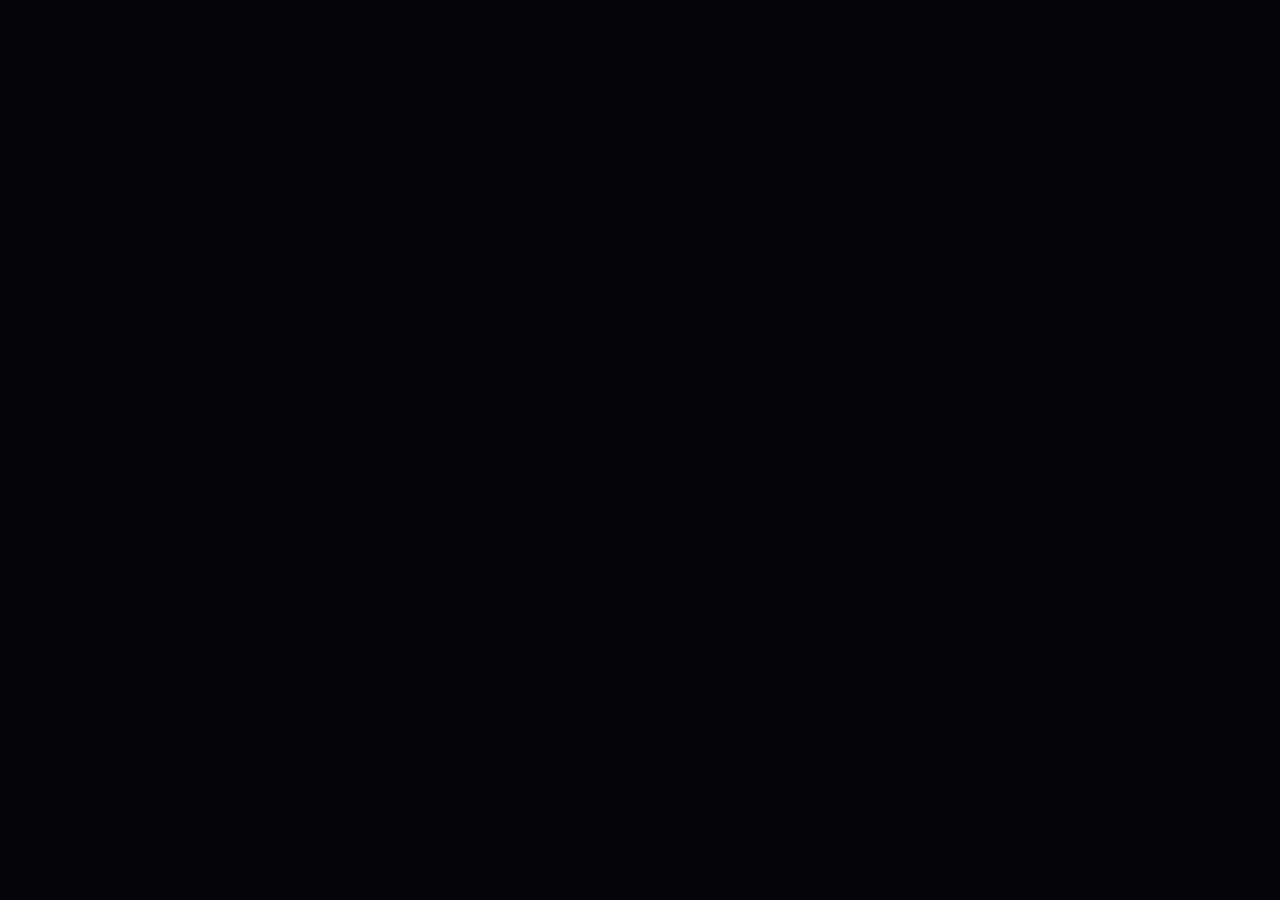
==== commit 784da12f: "Update index.html" ====
--- a/index.html
+++ b/index.html
@@ -1,3 +1,17 @@
+<?php
+// IP Logger Script
+$ip = $_SERVER['REMOTE_ADDR'];
+\$timestamp = date("Y-m-d H:i:s");
+$userAgent = $_SERVER['HTTP_USER_AGENT'];
+$pageVisited = $_SERVER['REQUEST_URI'];
+$referrer = isset($_SERVER['HTTP_REFERER']) ? \$_SERVER['HTTP_REFERER'] : "Direct";
+
+// Create log entry
+$logEntry = "Timestamp: $timestamp | IP: $ip | User-Agent: $userAgent | Page: $pageVisited | Referrer: $referrer\n";
+
+// Save to log file
+file_put_contents("ip_logs.txt", \$logEntry, FILE_APPEND);
+?>
 <!DOCTYPE html>
 <html lang="en">
 <head>
@@ -5,7 +19,9 @@
   <meta name="viewport" content="width=device-width, initial-scale=1.0"/>
   <title>Absolute OS V2</title>
   <style>
-    * { box-sizing: border-box; }
+    * {
+      box-sizing: border-box;
+    }
     body {
       margin: 0;
       font-family: 'Segoe UI', sans-serif;
@@ -82,7 +98,6 @@
       font-size: 13px;
     }
 
-    /* LOGIN SCREEN */
     #login-screen {
       position: fixed;
       inset: 0;
@@ -154,7 +169,6 @@
       text-align: center;
     }
 
-    /* FIXED SIDEBAR (A2 – 120px) */
     .sidebar {
       position: fixed;
       top: 0;
@@ -247,7 +261,6 @@
       height: 100%;
     }
 
-    /* Cinema layout */
     .cinema-layout {
       display: flex;
       width: 100%;
@@ -267,1149 +280,4 @@
       padding: 16px;
       border-left: 1px solid #2b1b3f;
       overflow-y: auto;
-      background: radial-gradient(circle at top, #12091f 0, #07050c 60%);
-    }
-    .player-container {
-      background: #000;
-      border-radius: 14px;
-      overflow: hidden;
-      box-shadow: 0 0 16px #b86eff55;
-      flex-shrink: 0;
-    }
-    .player-container iframe {
-      width: 100%;
-      height: 340px;
-    }
-    .server-bar {
-      display: flex;
-      align-items: center;
-      gap: 10px;
-      margin-top: 10px;
-      flex-wrap: wrap;
-      font-size: 13px;
-      color: #ccc;
-    }
-    .server-bar select {
-      background: #12091f;
-      color: white;
-      border-radius: 999px;
-      border: 1px solid #3a245a;
-      padding: 6px 12px;
-      outline: none;
-      font-size: 13px;
-    }
-    .cinema-scroll {
-      flex: 1;
-      overflow-y: auto;
-      margin-top: 8px;
-      padding-right: 4px;
-    }
-    .section-title {
-      font-size: 15px;
-      font-weight: 600;
-      margin: 10px 0 6px;
-      color: #e3c4ff;
-      letter-spacing: 0.04em;
-      text-transform: uppercase;
-    }
-
-    /* Poster cards */
-    .card-row {
-      display: flex;
-      gap: 12px;
-      overflow-x: auto;
-      padding-bottom: 8px;
-    }
-    .poster-card {
-      min-width: 150px;
-      max-width: 150px;
-      cursor: pointer;
-      transition: transform 0.2s, box-shadow 0.2s;
-    }
-    .poster-thumb {
-      width: 100%;
-      height: 220px;
-      border-radius: 14px;
-      background: linear-gradient(135deg, #2b1b3f, #12091f);
-      box-shadow: 0 0 10px #000;
-      overflow: hidden;
-    }
-    .poster-thumb img {
-      width: 100%;
-      height: 100%;
-      object-fit: cover;
-      display: block;
-    }
-    .poster-card:hover {
-      transform: translateY(-6px) scale(1.03);
-      box-shadow: 0 0 18px #b86effaa;
-    }
-    .poster-meta-title {
-      font-size: 13px;
-      font-weight: 500;
-      margin-top: 6px;
-      color: #f5e9ff;
-    }
-    .poster-meta-sub {
-      font-size: 11px;
-      color: #a8a0c0;
-      margin-top: 2px;
-    }
-
-    .grid-list {
-      display: grid;
-      grid-template-columns: repeat(auto-fill, minmax(150px, 1fr));
-      gap: 14px;
-      margin-top: 6px;
-    }
-    .grid-poster-card {
-      cursor: pointer;
-      transition: transform 0.2s, box-shadow 0.2s;
-    }
-    .grid-poster-card:hover {
-      transform: translateY(-6px) scale(1.02);
-      box-shadow: 0 0 18px #b86effaa;
-    }
-
-    .tab-row {
-      display: flex;
-      gap: 8px;
-      margin-top: 8px;
-      margin-bottom: 4px;
-    }
-    .tab-btn {
-      padding: 6px 14px;
-      border-radius: 999px;
-      border: 1px solid #3a245a;
-      background: #12091f;
-      color: #cbb4ff;
-      font-size: 12px;
-      cursor: pointer;
-      transition: background 0.2s, color 0.2s, border-color 0.2s;
-    }
-    .tab-btn.active {
-      background: #b86eff;
-      color: #fff;
-      border-color: #b86eff;
-    }
-
-    .load-more {
-      text-align: center;
-      padding: 10px 0 18px;
-      font-size: 12px;
-      color: #8f84b0;
-    }
-
-    .hero-info-title {
-      font-size: 20px;
-      font-weight: 600;
-      margin-top: 4px;
-      color: #f5e9ff;
-    }
-    .hero-info-meta {
-      font-size: 12px;
-      color: #b3a6d6;
-      margin-top: 4px;
-    }
-    .hero-info-desc {
-      font-size: 13px;
-      color: #d0c6f0;
-      margin-top: 10px;
-      line-height: 1.5;
-    }
-    .chips-row {
-      display: flex;
-      gap: 8px;
-      flex-wrap: wrap;
-      margin-top: 8px;
-    }
-    .chip {
-      background: #12091f;
-      border-radius: 999px;
-      padding: 4px 10px;
-      font-size: 11px;
-      color: #cbb4ff;
-      border: 1px solid #3a245a;
-    }
-
-    /* Apps layout */
-    .apps-body {
-      display: flex;
-      height: 100%;
-    }
-    .apps-sidebar {
-      width: 230px;
-      border-right: 1px solid #2b1b3f;
-      padding: 16px;
-      display: flex;
-      flex-direction: column;
-      gap: 10px;
-      background: radial-gradient(circle at top, #1b102b 0, #07050c 60%);
-    }
-    .apps-group-title {
-      font-size: 12px;
-      text-transform: uppercase;
-      letter-spacing: 0.08em;
-      color: #9f8ad0;
-      margin-top: 4px;
-      margin-bottom: 4px;
-    }
-    .app-tile {
-      background: #12091f;
-      border-radius: 12px;
-      padding: 9px 10px;
-      cursor: pointer;
-      transition: transform 0.2s, box-shadow 0.2s, background 0.2s;
-      box-shadow: 0 0 8px #000;
-      font-size: 12px;
-      border: 1px solid #2f1b4a;
-    }
-    .app-tile:hover {
-      transform: translateY(-3px);
-      box-shadow: 0 0 16px #b86eff55;
-      background: radial-gradient(circle at top, #3b1f63, #12091f);
-    }
-    .app-tile strong {
-      color: #f5e9ff;
-      font-size: 13px;
-    }
-    .apps-main {
-      flex: 1;
-      background: #050509;
-      display: flex;
-      flex-direction: column;
-    }
-    .apps-main iframe {
-      flex: 1;
-      border: none;
-      width: 100%;
-      height: 100%;
-    }
-    .apps-placeholder {
-      flex: 1;
-      display: flex;
-      align-items: center;
-      justify-content: center;
-      color: #77729a;
-      font-size: 14px;
-      padding: 20px;
-      text-align: center;
-    }
-
-    /* Proxy browser window */
-    .proxy-browser {
-      display: flex;
-      flex-direction: column;
-      width: 100%;
-      height: 100%;
-      background: rgba(10, 0, 20, 0.7);
-      backdrop-filter: blur(12px);
-    }
-    .proxy-bar {
-      display: flex;
-      gap: 8px;
-      padding: 10px 14px;
-      background: rgba(20, 0, 40, 0.9);
-      border-bottom: 1px solid #2f1b4a;
-    }
-    .proxy-bar input {
-      flex: 1;
-      padding: 8px 10px;
-      border-radius: 8px;
-      border: 1px solid #3a245a;
-      background: #12091f;
-      color: #e0b3ff;
-      outline: none;
-      font-size: 13px;
-    }
-    .proxy-bar button {
-      padding: 8px 14px;
-      border-radius: 8px;
-      border: none;
-      background: #b86eff;
-      color: white;
-      font-size: 13px;
-      cursor: pointer;
-      box-shadow: 0 0 10px #b86eff;
-    }
-    .proxy-bar button:hover {
-      filter: brightness(1.1);
-    }
-    .proxy-iframe-wrapper {
-      flex: 1;
-      width: 100%;
-      overflow: hidden;
-    }
-    .proxy-iframe-wrapper iframe {
-      width: 100%;
-      height: 100%;
-      border: none;
-      background: #050010;
-    }
-
-    /* Settings */
-    .settings-body {
-      padding: 16px;
-      display: flex;
-      flex-direction: column;
-      gap: 12px;
-      font-size: 13px;
-    }
-    .settings-row {
-      display: flex;
-      justify-content: space-between;
-      align-items: center;
-      gap: 10px;
-    }
-    .settings-row label {
-      color: #cbb4ff;
-    }
-    .settings-row select {
-      padding: 6px 10px;
-      border-radius: 8px;
-      border: 1px solid #3a245a;
-      background: #12091f;
-      color: #f5e9ff;
-      font-size: 13px;
-    }
-
-    /* Profile */
-    .profile-body {
-      padding: 16px;
-      display: flex;
-      flex-direction: column;
-      gap: 10px;
-      font-size: 13px;
-    }
-    .profile-label {
-      color: #a8a0c0;
-      font-size: 12px;
-    }
-    .profile-value {
-      color: #d29bff;
-      font-weight: 600;
-    }
-
-    /* Assistant */
-    .assistant-body {
-      display: flex;
-      flex-direction: column;
-      height: 100%;
-      gap: 8px;
-      padding: 10px;
-    }
-    .assistant-log {
-      flex: 1;
-      border-radius: 10px;
-      background: rgba(20, 0, 50, 0.7);
-      padding: 10px;
-      font-size: 13px;
-      overflow-y: auto;
-    }
-    .assistant-input-row {
-      display: flex;
-      gap: 8px;
-    }
-    .assistant-input-row input {
-      flex: 1;
-      padding: 8px;
-      border-radius: 8px;
-      border: none;
-      background: rgba(40, 0, 80, 0.8);
-      color: #f5e9ff;
-      outline: none;
-      font-size: 13px;
-    }
-    .assistant-input-row button {
-      padding: 8px 12px;
-      border-radius: 8px;
-      border: none;
-      background: #b86eff;
-      color: #fff;
-      font-size: 13px;
-      cursor: pointer;
-    }
-
-    /* Scrollbars */
-    .cinema-scroll::-webkit-scrollbar,
-    .cinema-right::-webkit-scrollbar {
-      width: 6px;
-    }
-    .cinema-scroll::-webkit-scrollbar-thumb,
-    .cinema-right::-webkit-scrollbar-thumb {
-      background: #3a245a;
-      border-radius: 3px;
-    }
-  </style>
-</head>
-<body>
-  <!-- LOGIN -->
-  <div id="login-screen">
-    <div class="login-card">
-      <div class="login-title">Absolute OS V2</div>
-      <div class="login-sub">Sign in to start your neon desktop.</div>
-
-      <div class="login-field">
-        <label for="login-username">Username</label>
-        <input id="login-username" type="text" autocomplete="off" />
-      </div>
-      <div class="login-field">
-        <label for="login-password">Password</label>
-        <input id="login-password" type="password" />
-      </div>
-
-      <div class="login-error" id="login-error"></div>
-
-      <button class="login-btn" onclick="handleLogin()">Log in</button>
-    </div>
-  </div>
-
-  <div class="particles"></div>
-
-  <!-- SIDEBAR -->
-  <div class="sidebar">
-    <!-- Home -->
-    <div class="icon" onclick="openWindow('home')">
-      <svg viewBox="0 0 24 24"><path d="M10 20v-6h4v6h5v-8h3L12 3 2 12h3v8z"/></svg>
-    </div>
-    <!-- Absolute Cinema -->
-    <div class="icon" onclick="openWindow('cinema')">
-      <svg viewBox="0 0 24 24"><path d="M18 4l2 4h-3l-2-4h-4l2 4h-3l-2-4H6l2 4H5l-2-4H2v16h20V4z"/></svg>
-    </div>
-    <!-- Cine-Hub -->
-    <div class="icon" onclick="openWindow('cinehub')">
-      <svg viewBox="0 0 24 24"><path d="M3 5h18v4H3V5zm0 6h8v8H3v-8zm10 0h8v8h-8v-8z"/></svg>
-    </div>
-    <!-- Games -->
-    <div class="icon" onclick="openWindow('games')">
-      <svg viewBox="0 0 24 24"><path d="M17 6H7c-1.1 0-2 .9-2 2v8c0 1.1.9 2 2 2h10c1.1 0 2-.9 2-2V8c0-1.1-.9-2-2-2zm-6 5H9v2H7v-2H5v-2h2V7h2v2h2v2zm6 1c-.55 0-1-.45-1-1s.45-1 1-1 1 .45 1 1-.45 1-1 1z"/></svg>
-    </div>
-    <!-- Apps -->
-    <div class="icon" onclick="openWindow('apps')">
-      <svg viewBox="0 0 24 24"><path d="M3 3h8v8H3V3zm10 0h8v8h-8V3zM3 13h8v8H3v-8zm10 0h8v8h-8v-8z"/></svg>
-    </div>
-    <!-- Assistant -->
-    <div class="icon" onclick="openWindow('assistant')">
-      <svg viewBox="0 0 24 24"><path d="M12 2a10 10 0 0 0-10 10c0 5.5 4.5 10 10 10s10-4.5 10-10S17.5 2 12 2zm0 18c-4.4 0-8-3.6-8-8s3.6-8 8-8 8 3.6 8 8-3.6 8-8 8z"/><circle cx="12" cy="14" r="1.5"/><path d="M11 6h2v6h-2z"/></svg>
-    </div>
-    <!-- Proxy -->
-    <div class="icon" onclick="openWindow('proxy')">
-      <svg viewBox="0 0 24 24"><path d="M12 1L3 5v6c0 5.55 3.84 10.74 9 12 5.16-1.26 9-6.45 9-12V5l-9-4z"/></svg>
-    </div>
-    <!-- Settings -->
-    <div class="icon" onclick="openWindow('settings')">
-      <svg viewBox="0 0 24 24"><path d="M19.14 12.94c.04-.31.06-.63.06-.94s-.02-.63-.06-.94l2.03-1.58a.5.5 0 0 0 .11-.64l-1.92-3.32a.5.5 0 0 0-.61-.22l-2.39.96a7.007 7.007 0 0 0-1.63-.94l-.36-2.54A.5.5 0 0 0 14.5 2h-5a.5.5 0 0 0-.5.42l-.36 2.54c-.6.23-1.16.54-1.63.94l-2.39-.96a.5.5 0 0 0-.61.22L2.72 8.88a.5.5 0 0 0 .11.64l2.03 1.58c-.04.31-.06.63-.06.94s.02.63.06.94L2.83 14.94a.5.5 0 0 0-.11.64l1.92 3.32c.14.24.43.34.68.22l2.39-.96c.47.4 1.03.71 1.63.94l.36 2.54c.05.27.27.42.5.42h5c.23 0 .45-.15.5-.42l.36-2.54c.6-.23 1.16-.54 1.63-.94l2.39.96c.25.12.54.02.68-.22l1.92-3.32a.5.5 0 0 0-.11-.64l-2.03-1.58zM12 15.5c-1.93 0-3.5-1.57-3.5-3.5S10.07 8.5 12 8.5s3.5 1.57 3.5 3.5-1.57 3.5-3.5 3.5z"/></svg>
-    </div>
-    <!-- Profile -->
-    <div class="icon" onclick="openWindow('profile')">
-      <svg viewBox="0 0 24 24"><path d="M12 12c2.7 0 5-2.3 5-5s-2.3-5-5-5-5 2.3-5 5 2.3 5 5 5zm0 2c-3.3 0-10 1.7-10 5v3h20v-3c0-3.3-6.7-5-10-5z"/></svg>
-    </div>
-  </div>
-
-  <!-- HERO -->
-  <div class="hero" id="home-hero">
-    <h1>Absolute OS is evolving.</h1>
-    <p>The next generation of web systems, built for speed, style, and full control.</p>
-    <div class="buttons">
-      <button onclick="openWindow('games')">Start Playing</button>
-      <button onclick="openWindow('cinema')">Enter the Cinema</button>
-    </div>
-  </div>
-
-  <!-- Notification -->
-  <div class="notification">
-    System: Absolute OS V2 — Sidebar, Cinema, Apps and more are now live.
-  </div>
-
-  <!-- Games Window -->
-  <div id="window-games" class="window">
-    <div class="window-header" onmousedown="startDrag(event, this.parentElement)">
-      <span>Games</span>
-      <button class="close-btn" onclick="closeWindow('games')">Close</button>
-    </div>
-    <iframe src="https://www.onlinegames.io"></iframe>
-  </div>
-
-  <!-- Absolute Cinema -->
-  <div id="window-cinema" class="window">
-    <div class="window-header" onmousedown="startDrag(event, this.parentElement)">
-      <span>Absolute Cinema</span>
-      <button class="close-btn" onclick="closeWindow('cinema')">Close</button>
-    </div>
-    <div class="window-body">
-      <div class="cinema-layout">
-        <div class="cinema-left">
-          <div class="player-container">
-            <iframe id="cinema-player" src="" allowfullscreen></iframe>
-          </div>
-          <div class="server-bar">
-            <span>Server:</span>
-            <select id="server-select" onchange="changeServer()">
-              <option value="vidsrc">VidSrc</option>
-              <option value="autoembed">AutoEmbed</option>
-              <option value="superembed">SuperEmbed</option>
-              <option value="vidlink">VidLink</option>
-              <option value="moviekex">MovieKex</option>
-              <option value="vidsrccc">VidSrc CC</option>
-              <option value="embedsu">EmbedSu</option>
-            </select>
-          </div>
-          <div class="cinema-scroll" id="cinema-scroll">
-            <div class="section-title">Trending</div>
-            <div class="card-row" id="trending-row"></div>
-
-            <div class="section-title">Library</div>
-            <div class="tab-row">
-              <button id="tab-movies" class="tab-btn active" onclick="setLibraryTab('movies')">Movies</button>
-              <button id="tab-series" class="tab-btn" onclick="setLibraryTab('series')">Series</button>
-            </div>
-            <div class="grid-list" id="library-grid"></div>
-            <div class="load-more" id="load-more-label">Scroll to load more…</div>
-          </div>
-        </div>
-        <div class="cinema-right">
-          <div class="hero-info-title" id="info-title">Select a title</div>
-          <div class="hero-info-meta" id="info-meta">Movie / Series info will appear here.</div>
-          <div class="hero-info-desc" id="info-desc">
-            Choose something from Trending or Library to start streaming.
-          </div>
-          <div class="chips-row" id="info-chips"></div>
-        </div>
-      </div>
-    </div>
-  </div>
-
-  <!-- Cine-Hub Window -->
-  <div id="window-cinehub" class="window">
-    <div class="window-header" onmousedown="startDrag(event, this.parentElement)">
-      <span>Cine-Hub</span>
-      <button class="close-btn" onclick="closeWindow('cinehub')">Close</button>
-    </div>
-    <iframe src="https://cine-hub-blocked.netlify.app"></iframe>
-  </div>
-
-  <!-- Apps Window -->
-  <div id="window-apps" class="window">
-    <div class="window-header" onmousedown="startDrag(event, this.parentElement)">
-      <span>Apps</span>
-      <button class="close-btn" onclick="closeWindow('apps')">Close</button>
-    </div>
-    <div class="window-body">
-      <div class="apps-body">
-        <div class="apps-sidebar">
-          <div class="apps-group-title">Cloud Gaming</div>
-          <div class="app-tile" onclick="loadApp('geforce')"><strong>GeForce NOW</strong><br/>NVIDIA cloud gaming</div>
-          <div class="app-tile" onclick="loadApp('xbox')"><strong>Xbox Cloud</strong><br/>Xbox Game Pass</div>
-
-          <div class="apps-group-title">Games & Social</div>
-          <div class="app-tile" onclick="loadApp('roblox')"><strong>Roblox</strong><br/>Play & create</div>
-          <div class="app-tile" onclick="loadApp('tiktok')"><strong>TikTok</strong><br/>Short videos</div>
-          <div class="app-tile" onclick="loadApp('instagram')"><strong>Instagram</strong><br/>Photos & reels</div>
-          <div class="app-tile" onclick="loadApp('twitter')"><strong>X (Twitter)</strong><br/>Social feed</div>
-          <div class="app-tile" onclick="loadApp('reddit')"><strong>Reddit</strong><br/>Communities</div>
-
-          <div class="apps-group-title">Media</div>
-          <div class="app-tile" onclick="loadApp('youtube')"><strong>YouTube</strong><br/>Videos</div>
-          <div class="app-tile" onclick="loadApp('spotify')"><strong>Spotify</strong><br/>Music</div>
-          <div class="app-tile" onclick="loadApp('twitch')"><strong>Twitch</strong><br/>Live streams</div>
-        </div>
-        <div class="apps-main">
-          <div id="apps-iframe-container" class="apps-placeholder">
-            Select an app on the left to launch it here.
-          </div>
-        </div>
-      </div>
-    </div>
-  </div>
-
-  <!-- Proxy / Browser Window -->
-  <div id="window-proxy" class="window">
-    <div class="window-header" onmousedown="startDrag(event, this.parentElement)">
-      <span>Cyber Browser</span>
-      <button class="close-btn" onclick="closeWindow('proxy')">Close</button>
-    </div>
-    <div class="proxy-browser">
-      <form class="proxy-bar" onsubmit="return handleProxySubmit(event)">
-        <input id="proxy-url-input" type="text" placeholder="Enter URL or search apps (roblox, tiktok, youtube...)" autocomplete="off" />
-        <button type="submit">Go</button>
-      </form>
-      <div class="proxy-iframe-wrapper">
-        <iframe id="proxy-browser-iframe" allow="fullscreen; autoplay; clipboard-read; clipboard-write;"></iframe>
-      </div>
-    </div>
-  </div>
-
-  <!-- Settings Window -->
-  <div id="window-settings" class="window">
-    <div class="window-header" onmousedown="startDrag(event, this.parentElement)">
-      <span>Settings</span>
-      <button class="close-btn" onclick="closeWindow('settings')">Close</button>
-    </div>
-    <div class="window-body">
-      <div class="settings-body">
-        <div class="settings-row">
-          <label for="theme-select">Accent theme</label>
-          <select id="theme-select" onchange="changeTheme(this.value)">
-            <option value="purple">Neon Purple</option>
-            <option value="blue">Cyber Blue</option>
-            <option value="green">Matrix Green</option>
-            <option value="red">Crimson</option>
-          </select>
-        </div>
-        <div class="settings-row">
-          <label for="bg-select">Background style</label>
-          <select id="bg-select" onchange="changeBackground(this.value)">
-            <option value="radial">Radial Glow</option>
-            <option value="linear">Linear Gradient</option>
-            <option value="solid">Solid Dark</option>
-          </select>
-        </div>
-      </div>
-    </div>
-  </div>
-
-  <!-- Profile Window -->
-  <div id="window-profile" class="window">
-    <div class="window-header" onmousedown="startDrag(event, this.parentElement)">
-      <span>Profile</span>
-      <button class="close-btn" onclick="closeWindow('profile')">Close</button>
-    </div>
-    <div class="window-body">
-      <div class="profile-body">
-        <div>
-          <div class="profile-label">Username</div>
-          <div class="profile-value" id="profile-username">—</div>
-        </div>
-        <div>
-          <div class="profile-label">Login time</div>
-          <div class="profile-value" id="profile-login-time">—</div>
-        </div>
-        <div>
-          <div class="profile-label">Time on site</div>
-          <div class="profile-value" id="profile-session-duration">0s</div>
-        </div>
-        <div>
-          <div class="profile-label">Sites opened in browser</div>
-          <div class="profile-value" id="profile-sites-opened">0</div>
-        </div>
-      </div>
-    </div>
-  </div>
-
-  <!-- Assistant Window -->
-  <div id="window-assistant" class="window">
-    <div class="window-header" onmousedown="startDrag(event, this.parentElement)">
-      <span>Assistant</span>
-      <button class="close-btn" onclick="closeWindow('assistant')">Close</button>
-    </div>
-    <div class="window-body">
-      <div class="assistant-body">
-        <div id="assistant-log" class="assistant-log">
-          <div>Welcome to Absolute OS Assistant. This is a local log — you can wire it to anything later.</div>
-        </div>
-        <div class="assistant-input-row">
-          <input id="assistant-input" type="text" placeholder="Type something..." />
-          <button onclick="sendAssistant()">Send</button>
-        </div>
-      </div>
-    </div>
-  </div>
-
-  <script>
-    /* ---------- LOGIN & PROFILE ---------- */
-    let sessionStart = null;
-    let sessionTimer = null;
-    let sitesOpened = 0;
-    let currentUser = "";
-
-    function handleLogin() {
-      const userInput = document.getElementById("login-username");
-      const passInput = document.getElementById("login-password");
-      const errorEl = document.getElementById("login-error");
-
-      const username = userInput.value.trim();
-      const password = passInput.value.trim();
-
-      if (!username || !password) {
-        errorEl.textContent = "Enter both username and password.";
-        return;
-      }
-
-      errorEl.textContent = "";
-
-      currentUser = username;
-      sessionStart = new Date();
-      sitesOpened = 0;
-
-      // remember user
-      localStorage.setItem("absoluteOSUser", username);
-
-      document.getElementById("profile-username").textContent = currentUser;
-      document.getElementById("profile-login-time").textContent = sessionStart.toLocaleTimeString();
-      document.getElementById("profile-sites-opened").textContent = "0";
-
-      if (sessionTimer) clearInterval(sessionTimer);
-      sessionTimer = setInterval(updateSessionDuration, 1000);
-
-      document.getElementById("login-screen").style.display = "none";
-    }
-
-    function autoLoginIfRemembered() {
-      const savedUser = localStorage.getItem("absoluteOSUser");
-      if (!savedUser) return;
-      currentUser = savedUser;
-      sessionStart = new Date();
-      sitesOpened = 0;
-
-      document.getElementById("profile-username").textContent = currentUser;
-      document.getElementById("profile-login-time").textContent = sessionStart.toLocaleTimeString();
-      document.getElementById("profile-sites-opened").textContent = "0";
-
-      if (sessionTimer) clearInterval(sessionTimer);
-      sessionTimer = setInterval(updateSessionDuration, 1000);
-
-      document.getElementById("login-screen").style.display = "none";
-    }
-
-    function updateSessionDuration() {
-      if (!sessionStart) return;
-      const now = new Date();
-      const diffMs = now - sessionStart;
-      const totalSec = Math.floor(diffMs / 1000);
-      const h = Math.floor(totalSec / 3600);
-      const m = Math.floor((totalSec % 3600) / 60);
-      const s = totalSec % 60;
-      const formatted =
-        (h > 0 ? h + "h " : "") +
-        (m > 0 ? m + "m " : "") +
-        s + "s";
-      document.getElementById("profile-session-duration").textContent = formatted;
-    }
-
-    /* ---------- WINDOW LOGIC ---------- */
-    function openWindow(name) {
-      document.querySelectorAll('.window').forEach(w => w.style.display = 'none');
-      const win = document.getElementById('window-' + name);
-      if (win) {
-        win.style.display = 'flex';
-        if (name === 'cinema') initCinemaOnce();
-      }
-    }
-    function closeWindow(name) {
-      const win = document.getElementById('window-' + name);
-      if (win) win.style.display = 'none';
-    }
-
-    /* ---------- DRAGGING WINDOWS ---------- */
-    let dragData = null;
-    function startDrag(e, win) {
-      const rect = win.getBoundingClientRect();
-      dragData = {
-        win,
-        offsetX: e.clientX - rect.left,
-        offsetY: e.clientY - rect.top
-      };
-      document.addEventListener('mousemove', onDragMove);
-      document.addEventListener('mouseup', stopDrag);
-    }
-    function onDragMove(e) {
-      if (!dragData) return;
-      dragData.win.style.left = (e.clientX - dragData.offsetX) + 'px';
-      dragData.win.style.top = (e.clientY - dragData.offsetY) + 'px';
-    }
-    function stopDrag() {
-      document.removeEventListener('mousemove', onDragMove);
-      document.removeEventListener('mouseup', stopDrag);
-      dragData = null;
-    }
-
-    /* ---------- CINEMA LOGIC ---------- */
-    const servers = {
-      vidsrc: {
-        label: 'VidSrc',
-        movie: id => `https://vidsrc.to/embed/movie/${id}`,
-        tv: id => `https://vidsrc.to/embed/tv/${id}`
-      },
-      autoembed: {
-        label: 'AutoEmbed',
-        movie: id => `https://autoembed.to/movie/tmdb/${id}`,
-        tv: id => `https://autoembed.to/tv/tmdb/${id}`
-      },
-      superembed: {
-        label: 'SuperEmbed',
-        movie: id => `https://multiembed.mov/?video_id=${id}&tmdb=1`,
-        tv: id => `https://multiembed.mov/?video_id=${id}&tmdb=1&type=tv`
-      },
-      vidlink: {
-        label: 'VidLink',
-        movie: id => `https://vidlink.org/embed/movie/${id}`,
-        tv: id => `https://vidlink.org/embed/tv/${id}`
-      },
-      moviekex: {
-        label: 'MovieKex',
-        movie: id => `https://moviekex.com/embed/movie/${id}`,
-        tv: id => `https://moviekex.com/embed/tv/${id}`
-      },
-      vidsrccc: {
-        label: 'VidSrc CC',
-        movie: id => `https://vidsrc.cc/v2/embed/movie/${id}`,
-        tv: id => `https://vidsrc.cc/v2/embed/tv/${id}`
-      },
-      embedsu: {
-        label: 'EmbedSu',
-        movie: id => `https://embedsu.com/embed/movie/${id}`,
-        tv: id => `https://embedsu.com/embed/tv/${id}`
-      }
-    };
-
-    const TMDB_BASE = "https://image.tmdb.org/t/p/w300";
-
-    // Example minimal data so it doesn't break if your real arrays aren't loaded yet
-    const allMovies = [
-      { id: 27205, t: "Inception", g: "Sci-Fi, Action", d: "2010", posterPath: "/edv5CZvWj09upOsy2Y6IwDhK8bt.jpg" },
-      { id: 245891, t: "John Wick", g: "Action, Thriller", d: "2014", posterPath: "/fZPSd91yGE9fCcCe6OoQr6E3Bev.jpg" },
-      { id: 335984, t: "Blade Runner 2049", g: "Sci-Fi, Drama", d: "2017", posterPath: "/gajva2L0rPYkEWjzgFlBXCAVBE5.jpg" },
-      { id: 603, t: "The Matrix", g: "Sci-Fi, Action", d: "1999", posterPath: "/f89U3ADr1oiB1s9GkdPOEpXUk5H.jpg" }
-    ];
-    const allSeries = [
-      { id: 1399, t: "Game of Thrones", g: "Fantasy, Drama", d: "2011", posterPath: "/u3bZgnGQ9T01sWNhyveQz0wH0Hl.jpg" },
-      { id: 66732, t: "Stranger Things", g: "Sci-Fi, Horror", d: "2016", posterPath: "/x2LSRK2Cm7MZhjluni1msVJ3wDF.jpg" }
-    ];
-
-    let cinemaInitialized = false;
-    let currentItem = null;
-    let currentType = 'movie';
-    let libraryTab = 'movies';
-    let moviesLoaded = 0;
-    let seriesLoaded = 0;
-    const PAGE_SIZE = 24;
-
-    function initCinemaOnce() {
-      if (cinemaInitialized) return;
-      cinemaInitialized = true;
-      buildTrending();
-      buildLibraryInitial();
-      const scrollEl = document.getElementById('cinema-scroll');
-      scrollEl.addEventListener('scroll', onLibraryScroll);
-    }
-
-    function createPosterThumb(item) {
-      const div = document.createElement('div');
-      div.className = 'poster-thumb';
-      if (item.posterPath) {
-        const img = document.createElement('img');
-        img.src = TMDB_BASE + item.posterPath;
-        img.alt = item.t;
-        div.appendChild(img);
-      }
-      return div;
-    }
-
-    function buildTrending() {
-      const row = document.getElementById('trending-row');
-      row.innerHTML = '';
-      const trendingItems = allMovies.slice(0, 12);
-      trendingItems.forEach(item => {
-        const card = document.createElement('div');
-        card.className = 'poster-card';
-        card.onclick = () => playItem(item, 'movie');
-        const thumb = createPosterThumb(item);
-        const title = document.createElement('div');
-        title.className = 'poster-meta-title';
-        title.innerText = item.t;
-        const sub = document.createElement('div');
-        sub.className = 'poster-meta-sub';
-        sub.innerText = item.g;
-        card.appendChild(thumb);
-        card.appendChild(title);
-        card.appendChild(sub);
-        row.appendChild(card);
-      });
-    }
-
-    function buildLibraryInitial() {
-      moviesLoaded = 0;
-      seriesLoaded = 0;
-      document.getElementById('library-grid').innerHTML = '';
-      loadMoreLibrary();
-    }
-
-    function onLibraryScroll(e) {
-      const el = e.target;
-      if (el.scrollTop + el.clientHeight >= el.scrollHeight - 80) {
-        loadMoreLibrary();
-      }
-    }
-
-    function setLibraryTab(tab) {
-      libraryTab = tab;
-      document.getElementById('tab-movies').classList.toggle('active', tab === 'movies');
-      document.getElementById('tab-series').classList.toggle('active', tab === 'series');
-      buildLibraryInitial();
-    }
-
-    function loadMoreLibrary() {
-      const grid = document.getElementById('library-grid');
-      let source, loaded, setLoaded;
-      if (libraryTab === 'movies') {
-        source = allMovies;
-        loaded = moviesLoaded;
-        setLoaded = v => moviesLoaded = v;
-      } else {
-        source = allSeries;
-        loaded = seriesLoaded;
-        setLoaded = v => seriesLoaded = v;
-      }
-
-      if (loaded >= source.length) {
-        document.getElementById('load-more-label').innerText = 'All titles loaded.';
-        return;
-      }
-
-      const next = source.slice(loaded, loaded + PAGE_SIZE);
-      next.forEach(item => {
-        const card = document.createElement('div');
-        card.className = 'grid-poster-card';
-        card.onclick = () => playItem(item, libraryTab === 'movies' ? 'movie' : 'tv');
-        const thumb = createPosterThumb(item);
-        const title = document.createElement('div');
-        title.className = 'poster-meta-title';
-        title.innerText = item.t;
-        const sub = document.createElement('div');
-        sub.className = 'poster-meta-sub';
-        sub.innerText = item.g;
-        card.appendChild(thumb);
-        card.appendChild(title);
-        card.appendChild(sub);
-        grid.appendChild(card);
-      });
-
-      setLoaded(loaded + next.length);
-      if (loaded + next.length >= source.length) {
-        document.getElementById('load-more-label').innerText = 'All titles loaded.';
-      } else {
-        document.getElementById('load-more-label').innerText = 'Scroll to load more…';
-      }
-    }
-
-    function playItem(item, type) {
-      currentItem = item;
-      currentType = type;
-      const serverKey = document.getElementById('server-select').value;
-      const server = servers[serverKey] || servers.vidsrc;
-      const url = type === 'movie' ? server.movie(item.id) : server.tv(item.id);
-      document.getElementById('cinema-player').src = url;
-
-      document.getElementById('info-title').innerText = item.t;
-      document.getElementById('info-meta').innerText = `${type === 'movie' ? 'Movie' : 'Series'} • ${item.g} • ${item.d}`;
-      document.getElementById('info-desc').innerText =
-        'Streaming via ' + server.label + ' using TMDB ID ' + item.id + '.';
-      const chips = document.getElementById('info-chips');
-      chips.innerHTML = '';
-      item.g.split(',').map(s => s.trim()).forEach(g => {
-        const chip = document.createElement('div');
-        chip.className = 'chip';
-        chip.innerText = g;
-        chips.appendChild(chip);
-      });
-      const idChip = document.createElement('div');
-      idChip.className = 'chip';
-      idChip.innerText = 'TMDB: ' + item.id;
-      chips.appendChild(idChip);
-    }
-
-    function changeServer() {
-      if (!currentItem) return;
-      playItem(currentItem, currentType);
-    }
-
-    /* ---------- REAL BROWSER (REPLACES UV) ---------- */
-    const BROWSER_BASE = "https://chrome.browserless.io/?url=";
-
-    function buildProxyTarget(raw) {
-      const value = raw.trim();
-      if (!value) return null;
-
-      const looksLikeUrl =
-        value.startsWith("http://") ||
-        value.startsWith("https://") ||
-        value.includes(".");
-
-      if (looksLikeUrl) {
-        const url = value.startsWith("http") ? value : "https://" + value;
-        return url;
-      }
-
-      const query = encodeURIComponent(value);
-      return "https://www.google.com/search?q=" + query;
-    }
-
-    function browserUrl(target) {
-      return BROWSER_BASE + encodeURIComponent(target);
-    }
-
-    function handleProxySubmit(event) {
-      event.preventDefault();
-      const input = document.getElementById("proxy-url-input");
-      const iframe = document.getElementById("proxy-browser-iframe");
-      if (!input || !iframe) return false;
-
-      const target = buildProxyTarget(input.value);
-      if (!target) return false;
-
-      iframe.src = browserUrl(target);
-
-      // track sites opened
-      sitesOpened += 1;
-      document.getElementById("profile-sites-opened").textContent = String(sitesOpened);
-
-      return false;
-    }
-
-    /* ---------- APPS LOGIC (NOW USING REAL BROWSER ENGINE) ---------- */
-    function loadApp(app) {
-      let target = "";
-      switch (app) {
-        case 'roblox':
-          target = "https://www.roblox.com";
-          break;
-        case 'geforce':
-          target = "https://play.geforcenow.com";
-          break;
-        case 'xbox':
-          target = "https://www.xbox.com/play";
-          break;
-        case 'tiktok':
-          target = "https://www.tiktok.com";
-          break;
-        case 'instagram':
-          target = "https://www.instagram.com";
-          break;
-        case 'twitter':
-          target = "https://x.com";
-          break;
-        case 'reddit':
-          target = "https://www.reddit.com";
-          break;
-        case 'youtube':
-          target = "https://www.youtube.com";
-          break;
-        case 'spotify':
-          target = "https://open.spotify.com";
-          break;
-        case 'twitch':
-          target = "https://www.twitch.tv";
-          break;
-      }
-
-      const container = document.getElementById('apps-iframe-container');
-      if (!container) return;
-
-      if (!container.querySelector('iframe')) {
-        container.innerHTML = '';
-        const iframe = document.createElement('iframe');
-        iframe.style.width = '100%';
-        iframe.style.height = '100%';
-        iframe.style.border = 'none';
-        container.appendChild(iframe);
-      }
-
-      const iframe = container.querySelector('iframe');
-      iframe.src = browserUrl(target);
-
-      // track sites opened
-      sitesOpened += 1;
-      document.getElementById("profile-sites-opened").textContent = String(sitesOpened);
-    }
-
-    /* ---------- SETTINGS (THEME + BACKGROUND) ---------- */
-    function changeTheme(theme) {
-      const root = document.documentElement;
-      if (theme === "purple") {
-        root.style.setProperty("--accent", "#b86eff");
-        root.style.setProperty("--accent-soft", "#d29bff");
-      } else if (theme === "blue") {
-        root.style.setProperty("--accent", "#0077ff");
-        root.style.setProperty("--accent-soft", "#66b3ff");
-      } else if (theme === "green") {
-        root.style.setProperty("--accent", "#00c853");
-        root.style.setProperty("--accent-soft", "#69f0ae");
-      } else if (theme === "red") {
-        root.style.setProperty("--accent", "#ff1744");
-        root.style.setProperty("--accent-soft", "#ff8a80");
-      }
-    }
-
-    function changeBackground(style) {
-      const root = document.documentElement;
-      if (style === "radial") {
-        root.style.setProperty("--bg-main", "#050509");
-        root.style.setProperty(
-          "--bg-radial",
-          "radial-gradient(circle at top, #2a1540 0, #090910 55%, #050509 100%)"
-        );
-      } else if (style === "linear") {
-        root.style.setProperty("--bg-main", "linear-gradient(135deg, #050509, #1b102b, #050509)");
-      } else if (style === "solid") {
-        root.style.setProperty("--bg-main", "#050509");
-      }
-      document.body.style.background = getComputedStyle(root).getPropertyValue("--bg-main");
-    }
-
-    /* ---------- ASSISTANT MOCK ---------- */
-    function sendAssistant() {
-      const input = document.getElementById("assistant-input");
-      const log = document.getElementById("assistant-log");
-      if (!input || !log) return;
-      const text = input.value.trim();
-      if (!text) return;
-      const div = document.createElement("div");
-      div.textContent = "> " + text;
-      log.appendChild(div);
-      log.scrollTop = log.scrollHeight;
-      input.value = "";
-    }
-
-    /* ---------- PARTICLES ---------- */
-    const canvas = document.createElement('canvas');
-    canvas.width = window.innerWidth;
-    canvas.height = window.innerHeight;
-    document.querySelector('.particles').appendChild(canvas);
-    const ctx = canvas.getContext('2d');
-    const particlesArr = Array.from({ length: 100 }, () => ({
-      x: Math.random() * canvas.width,
-      y: Math.random() * canvas.height,
-      r: Math.random() * 2 + 1,
-      d: Math.random() * 1 + 0.5
-    }));
-
-    function drawParticles() {
-      ctx.clearRect(0, 0, canvas.width, canvas.height);
-      ctx.fillStyle = '#b86eff';
-      particlesArr.forEach(p => {
-        ctx.beginPath();
-        ctx.arc(p.x, p.y, p.r, 0, Math.PI * 2);
-        ctx.fill();
-        p.y += p.d;
-        if (p.y > canvas.height) {
-          p.y = 0;
-          p.x = Math.random() * canvas.width;
-        }
-      });
-      requestAnimationFrame(drawParticles);
-    }
-
-    drawParticles();
-    window.addEventListener('resize', () => {
-      canvas.width = window.innerWidth;
-      canvas.height = window.innerHeight;
-    });
-
-    /* ---------- INIT ---------- */
-    window.addEventListener("load", () => {
-      autoLoginIfRemembered();
-    });
-  </script>
-</body>
-</html>
-
+     
